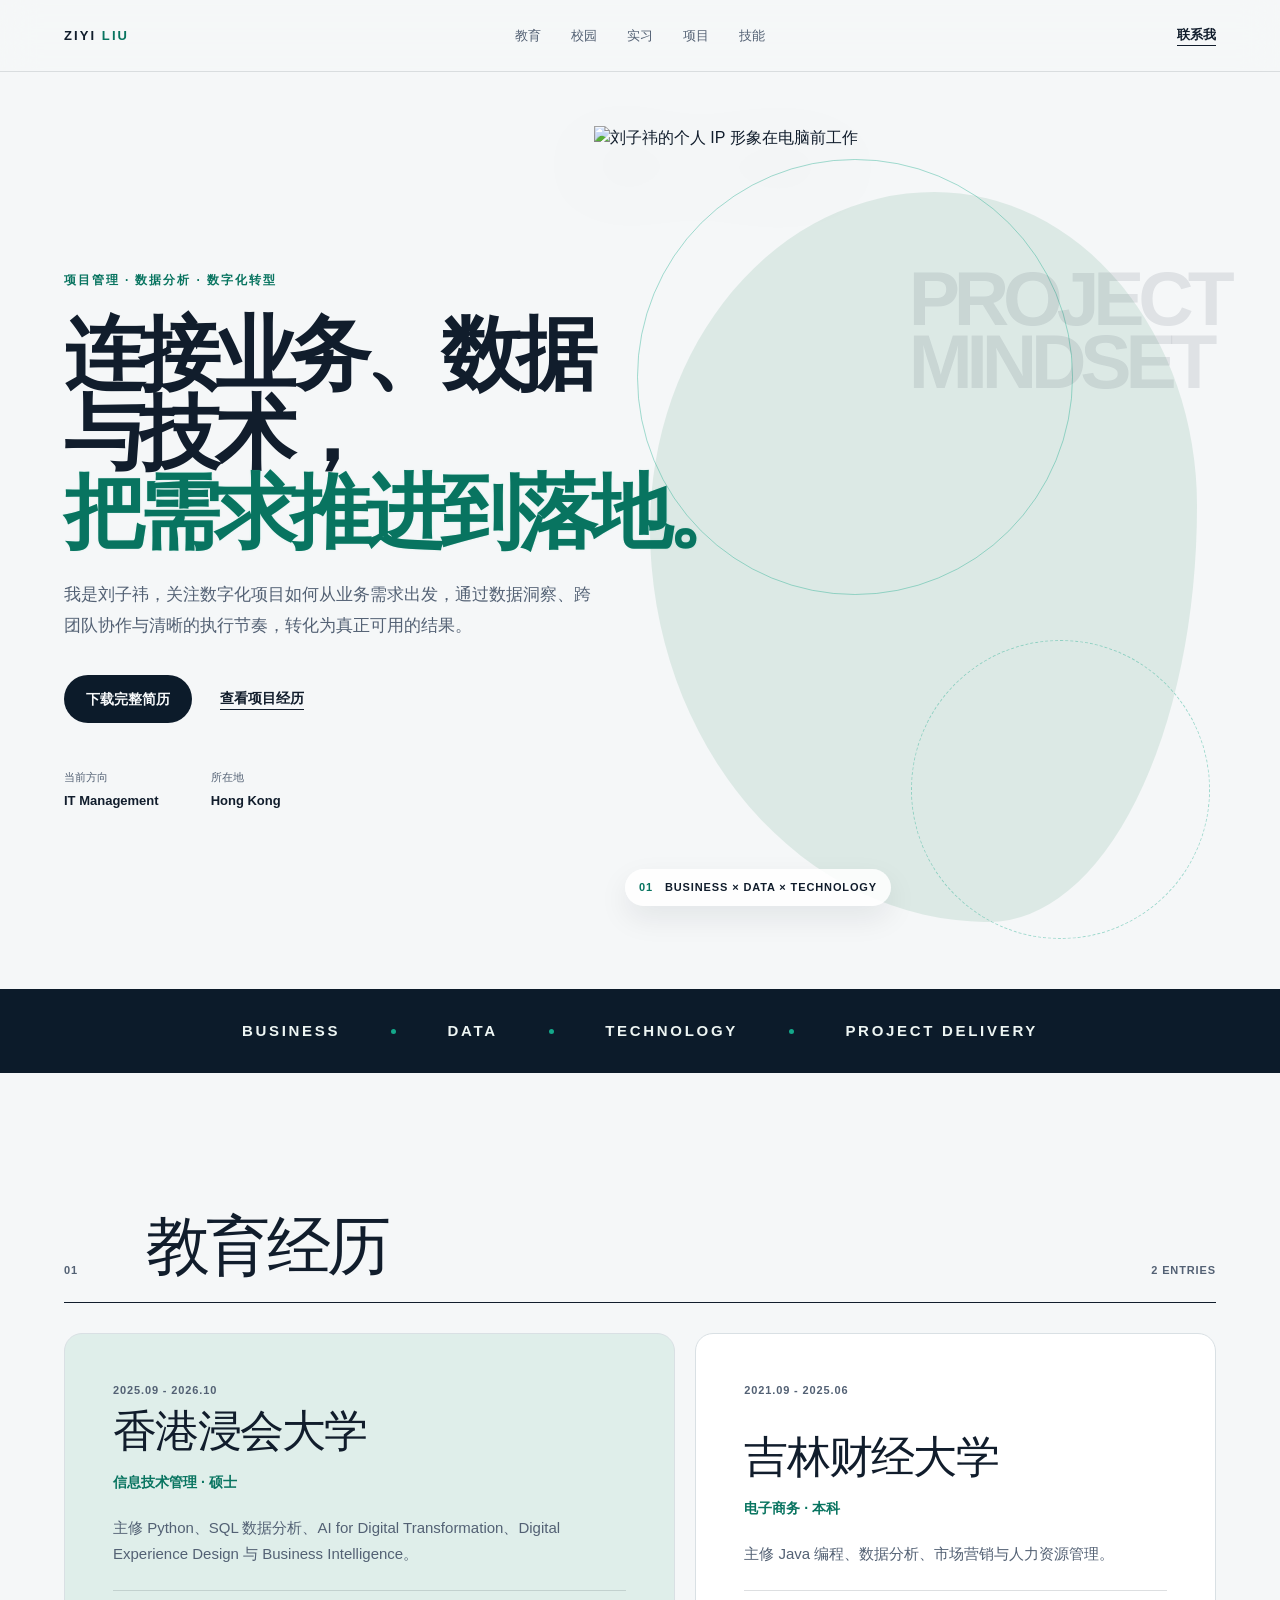
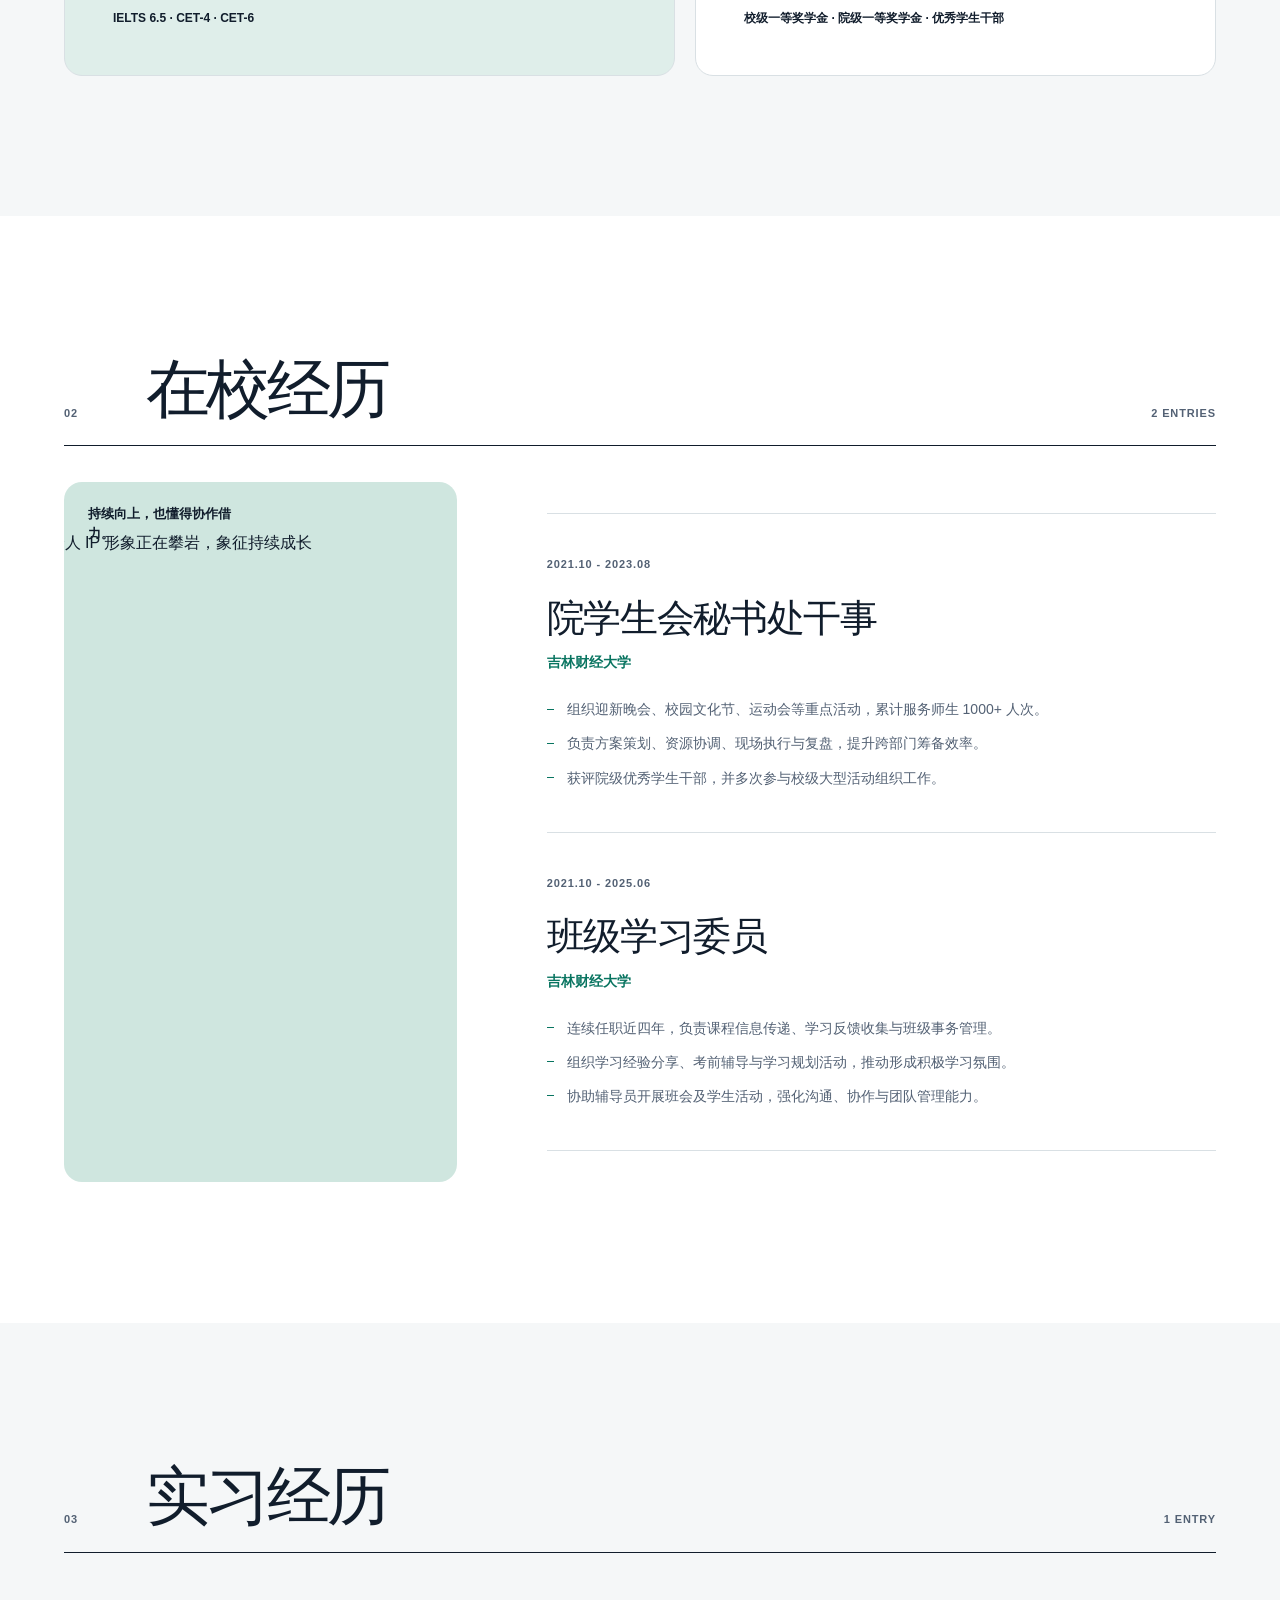
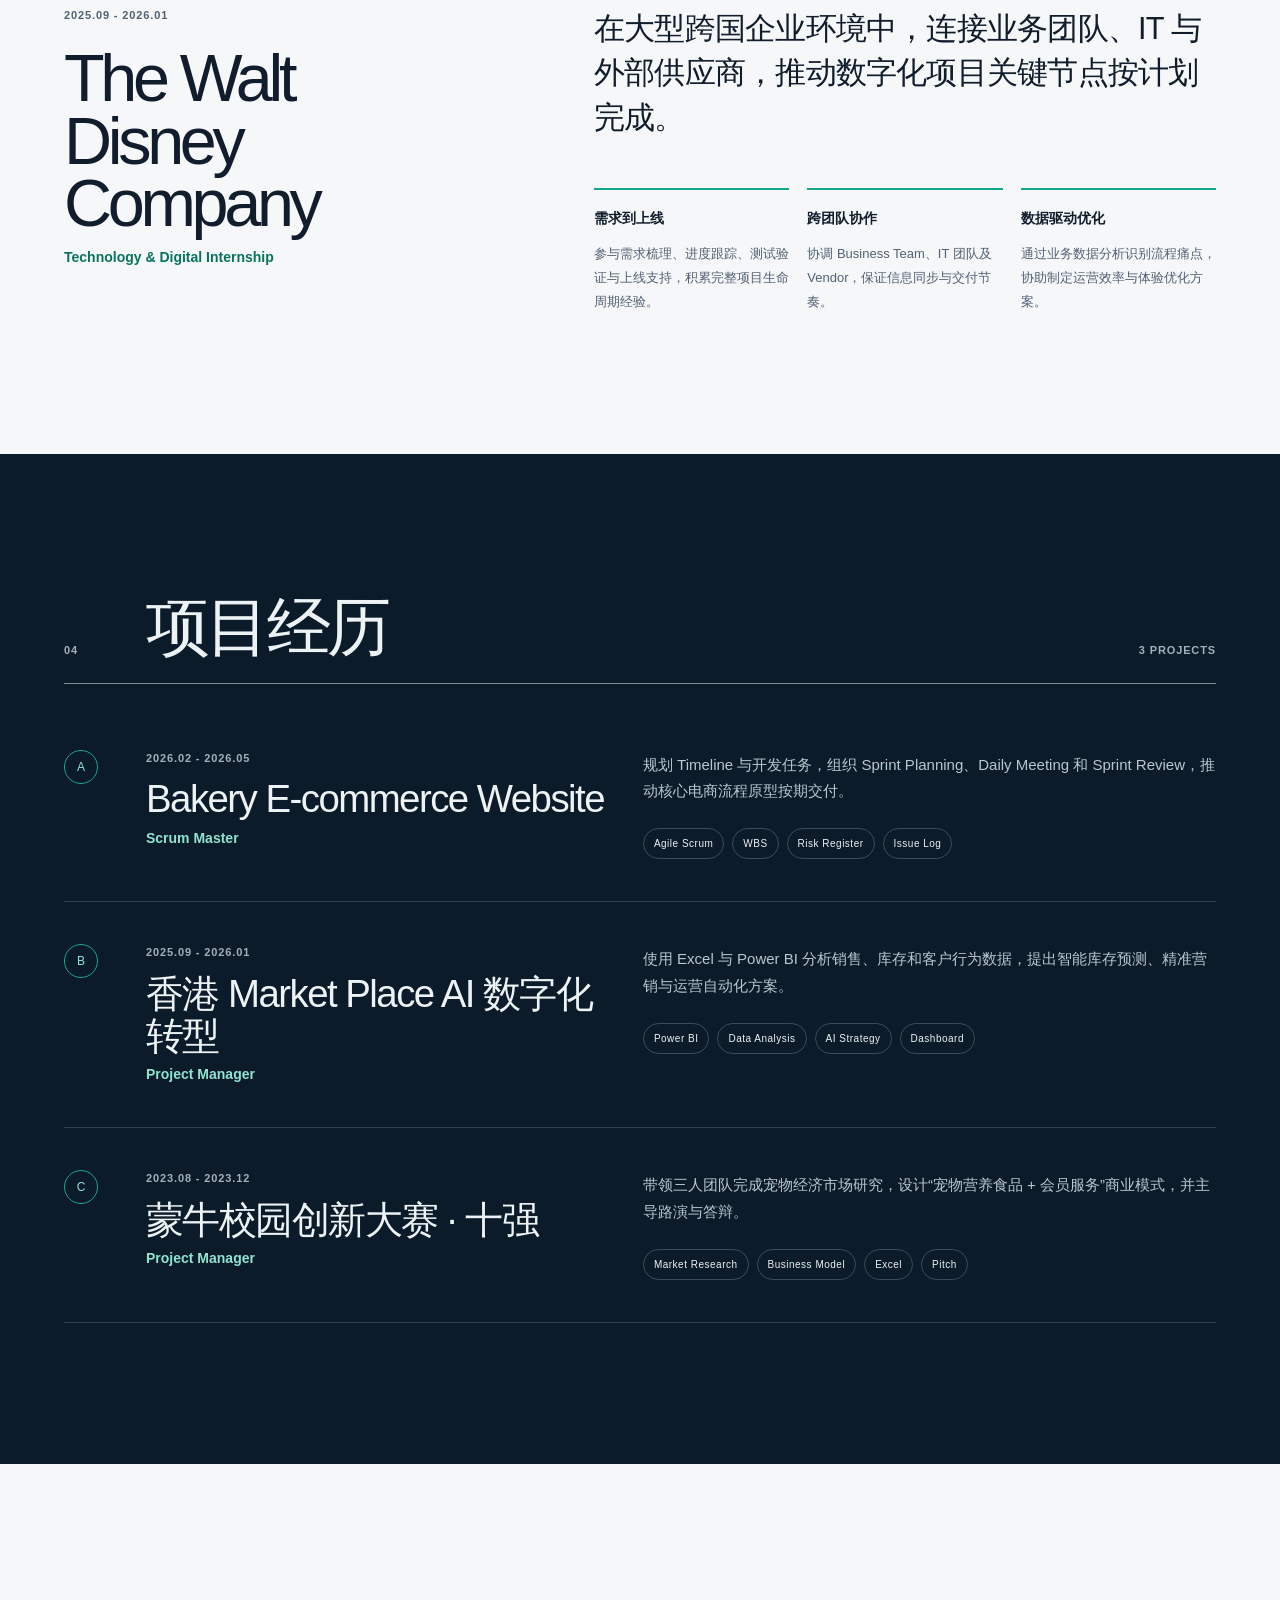
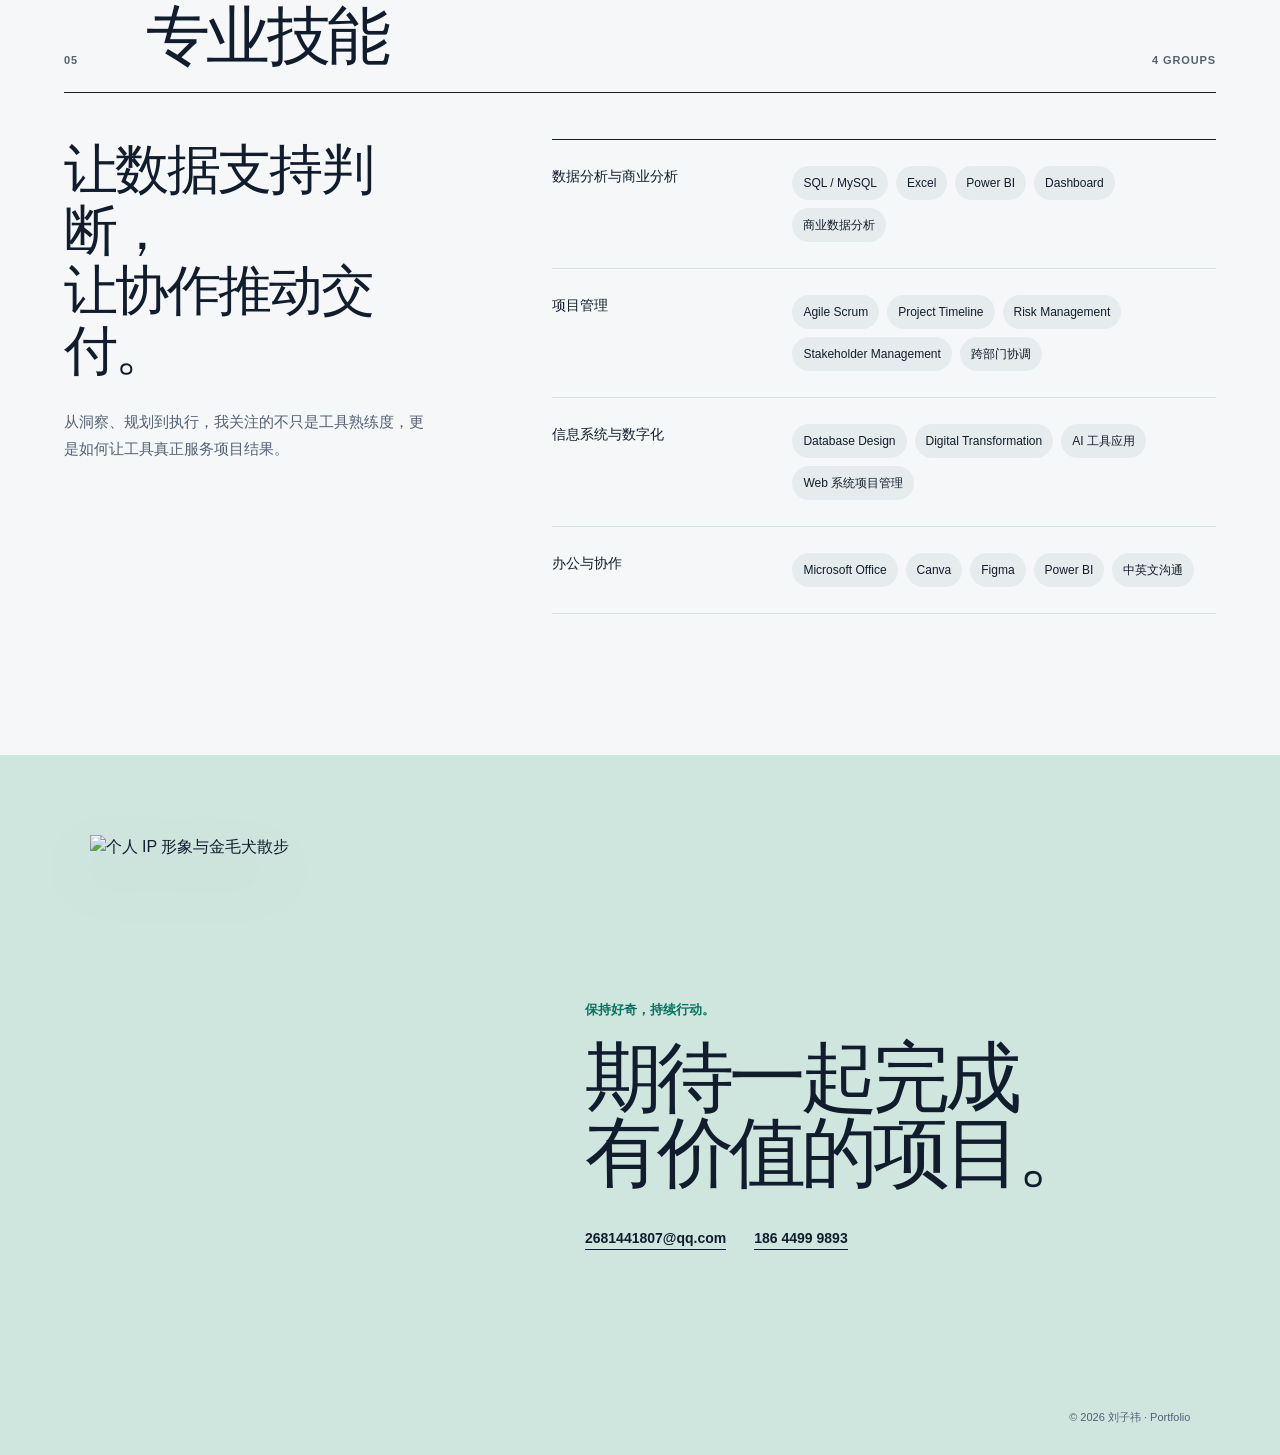
==== index.html @ 4f9a44cc "Publish portfolio website" ====
<!doctype html>
<html lang="zh-CN"><head><meta charset="utf-8"><meta name="viewport" content="width=device-width, initial-scale=1"><link rel="preload" as="image" fetchpriority="high" imagesrcset="/_next/image?url=%2Fip-working.png&amp;w=1200&amp;q=75 1x, /_next/image?url=%2Fip-working.png&amp;w=3840&amp;q=75 2x"><link rel="stylesheet" href="./style.css" data-rsc-css-href="./style.css" data-precedence="vite-rsc/importer-resources"><title>刘子祎 | 数字化项目与商业分析</title><meta name="description" content="刘子祎的个人简历网站，聚焦数字化转型、项目管理、数据分析与跨团队协作。">
</head><body><main><header class="site-header"><a class="wordmark" href="#top" aria-label="返回首页">ZIYI <span>LIU</span></a><nav aria-label="简历导航"><a href="#education">教育</a><a href="#campus">校园</a><a href="#internship">实习</a><a href="#projects">项目</a><a href="#skills">技能</a></nav><a class="contact-link" href="mailto:2681441807@qq.com">联系我</a></header><section class="hero" id="top"><div class="hero-copy"><p class="intro-line">项目管理 · 数据分析 · 数字化转型</p><h1>连接业务、数据与技术，<span class="echo-headline" style="--echo-x: 0.03px; --echo-y: -0.01px;"><span aria-hidden="true" class="echo-headline__layer" style="--echo-depth:5;--echo-alpha:0.060">把需求推进到落地。</span><span aria-hidden="true" class="echo-headline__layer" style="--echo-depth:4;--echo-alpha:0.074">把需求推进到落地。</span><span aria-hidden="true" class="echo-headline__layer" style="--echo-depth:3;--echo-alpha:0.097">把需求推进到落地。</span><span aria-hidden="true" class="echo-headline__layer" style="--echo-depth:2;--echo-alpha:0.139">把需求推进到落地。</span><span aria-hidden="true" class="echo-headline__layer" style="--echo-depth:1;--echo-alpha:0.246">把需求推进到落地。</span><span class="echo-headline__front">把需求推进到落地。</span></span></h1><p class="hero-summary">我是刘子祎，关注数字化项目如何从业务需求出发，通过数据洞察、跨团队协作与清晰的执行节奏，转化为真正可用的结果。</p><div class="hero-actions"><a class="primary-button" href="./liu-ziyi-resume.pdf" download="">下载完整简历</a><a class="text-button" href="#projects">查看项目经历</a></div><dl class="hero-facts"><div><dt>当前方向</dt><dd>IT Management</dd></div><div><dt>所在地</dt><dd>Hong Kong</dd></div></dl></div><div class="hero-visual"><span class="visual-orbit orbit-one"></span><span class="visual-orbit orbit-two"></span><img src="./ip-working.png" alt="刘子祎的个人 IP 形象在电脑前工作" width="1086" height="1448" loading="eager" fetchpriority="high" decoding="async" srcset="/_next/image?url=%2Fip-working.png&amp;w=1200&amp;q=75 1x, /_next/image?url=%2Fip-working.png&amp;w=3840&amp;q=75 2x" data-nimg="1"><p class="visual-caption"><span>01</span> BUSINESS × DATA × TECHNOLOGY</p></div></section><div class="signal-strip" aria-label="核心能力"><span>BUSINESS</span><i></i><span>DATA</span><i></i><span>TECHNOLOGY</span><i></i><span>PROJECT DELIVERY</span></div><section class="resume-section" id="education"><div class="section-title"><span class="section-number">01</span><h2>教育经历</h2><span class="section-count">2 ENTRIES</span></div><div class="education-grid"><article class="education-card"><p class="period">2025.09 - 2026.10</p><h3>香港浸会大学</h3><p class="role-line">信息技术管理 · 硕士</p><p class="body-copy">主修 Python、SQL 数据分析、AI for Digital Transformation、Digital Experience Design 与 Business Intelligence。</p><p class="note-line">IELTS 6.5 · CET-4 · CET-6</p></article><article class="education-card"><p class="period">2021.09 - 2025.06</p><h3>吉林财经大学</h3><p class="role-line">电子商务 · 本科</p><p class="body-copy">主修 Java 编程、数据分析、市场营销与人力资源管理。</p><p class="note-line">校级一等奖学金 · 院级一等奖学金 · 优秀学生干部</p></article></div></section><section class="resume-section campus-section" id="campus"><div class="section-title"><span class="section-number">02</span><h2>在校经历</h2><span class="section-count">2 ENTRIES</span></div><div class="campus-layout"><div class="campus-image"><img src="./ip-climbing.png" alt="个人 IP 形象正在攀岩，象征持续成长" width="1086" height="1448" loading="lazy" decoding="async" srcset="/_next/image?url=%2Fip-climbing.png&amp;w=1200&amp;q=75 1x, /_next/image?url=%2Fip-climbing.png&amp;w=3840&amp;q=75 2x" data-nimg="1"><p>持续向上，也懂得协作借力。</p></div><div class="campus-list"><article class="timeline-item"><p class="period">2021.10 - 2023.08</p><h3>院学生会秘书处干事</h3><p class="role-line">吉林财经大学</p><ul><li>组织迎新晚会、校园文化节、运动会等重点活动，累计服务师生 1000+ 人次。</li><li>负责方案策划、资源协调、现场执行与复盘，提升跨部门筹备效率。</li><li>获评院级优秀学生干部，并多次参与校级大型活动组织工作。</li></ul></article><article class="timeline-item"><p class="period">2021.10 - 2025.06</p><h3>班级学习委员</h3><p class="role-line">吉林财经大学</p><ul><li>连续任职近四年，负责课程信息传递、学习反馈收集与班级事务管理。</li><li>组织学习经验分享、考前辅导与学习规划活动，推动形成积极学习氛围。</li><li>协助辅导员开展班会及学生活动，强化沟通、协作与团队管理能力。</li></ul></article></div></div></section><section class="resume-section internship-section" id="internship"><div class="section-title"><span class="section-number">03</span><h2>实习经历</h2><span class="section-count">1 ENTRY</span></div><article class="internship-feature"><div class="internship-heading"><p class="period">2025.09 - 2026.01</p><h3>The Walt Disney Company</h3><p class="role-line">Technology &amp; Digital Internship</p></div><div class="internship-content"><p class="lead-copy">在大型跨国企业环境中，连接业务团队、IT 与外部供应商，推动数字化项目关键节点按计划完成。</p><div class="impact-grid"><p><strong>需求到上线</strong><span>参与需求梳理、进度跟踪、测试验证与上线支持，积累完整项目生命周期经验。</span></p><p><strong>跨团队协作</strong><span>协调 Business Team、IT 团队及 Vendor，保证信息同步与交付节奏。</span></p><p><strong>数据驱动优化</strong><span>通过业务数据分析识别流程痛点，协助制定运营效率与体验优化方案。</span></p></div></div></article></section><section class="resume-section project-section" id="projects"><div class="section-title"><span class="section-number">04</span><h2>项目经历</h2><span class="section-count">3 PROJECTS</span></div><div class="project-list"><article class="project-row"><span class="project-index">A</span><div class="project-main"><p class="period">2026.02 - 2026.05</p><h3>Bakery E-commerce Website</h3><p class="role-line">Scrum Master</p></div><div class="project-detail"><p>规划 Timeline 与开发任务，组织 Sprint Planning、Daily Meeting 和 Sprint Review，推动核心电商流程原型按期交付。</p><div class="tag-list"><span>Agile Scrum</span><span>WBS</span><span>Risk Register</span><span>Issue Log</span></div></div></article><article class="project-row"><span class="project-index">B</span><div class="project-main"><p class="period">2025.09 - 2026.01</p><h3>香港 Market Place AI 数字化转型</h3><p class="role-line">Project Manager</p></div><div class="project-detail"><p>使用 Excel 与 Power BI 分析销售、库存和客户行为数据，提出智能库存预测、精准营销与运营自动化方案。</p><div class="tag-list"><span>Power BI</span><span>Data Analysis</span><span>AI Strategy</span><span>Dashboard</span></div></div></article><article class="project-row"><span class="project-index">C</span><div class="project-main"><p class="period">2023.08 - 2023.12</p><h3>蒙牛校园创新大赛 · 十强</h3><p class="role-line">Project Manager</p></div><div class="project-detail"><p>带领三人团队完成宠物经济市场研究，设计“宠物营养食品 + 会员服务”商业模式，并主导路演与答辩。</p><div class="tag-list"><span>Market Research</span><span>Business Model</span><span>Excel</span><span>Pitch</span></div></div></article></div></section><section class="resume-section skill-section" id="skills"><div class="section-title"><span class="section-number">05</span><h2>专业技能</h2><span class="section-count">4 GROUPS</span></div><div class="skills-layout"><div class="skills-intro"><h3>让数据支持判断，<br>让协作推动交付。</h3><p>从洞察、规划到执行，我关注的不只是工具熟练度，更是如何让工具真正服务项目结果。</p></div><div class="skill-groups"><article><h4>数据分析与商业分析</h4><div><span>SQL / MySQL</span><span>Excel</span><span>Power BI</span><span>Dashboard</span><span>商业数据分析</span></div></article><article><h4>项目管理</h4><div><span>Agile Scrum</span><span>Project Timeline</span><span>Risk Management</span><span>Stakeholder Management</span><span>跨部门协调</span></div></article><article><h4>信息系统与数字化</h4><div><span>Database Design</span><span>Digital Transformation</span><span>AI 工具应用</span><span>Web 系统项目管理</span></div></article><article><h4>办公与协作</h4><div><span>Microsoft Office</span><span>Canva</span><span>Figma</span><span>Power BI</span><span>中英文沟通</span></div></article></div></div></section><footer><div class="footer-figure"><img src="./ip-walking.png" alt="个人 IP 形象与金毛犬散步" width="1086" height="1448" loading="lazy" decoding="async" srcset="/_next/image?url=%2Fip-walking.png&amp;w=1200&amp;q=75 1x, /_next/image?url=%2Fip-walking.png&amp;w=3840&amp;q=75 2x" data-nimg="1"></div><div class="footer-copy"><p>保持好奇，持续行动。</p><h2>期待一起完成<br>有价值的项目。</h2><div class="footer-links"><a href="mailto:2681441807@qq.com">2681441807@qq.com</a><a href="tel:18644999893">186 4499 9893</a></div></div><p class="copyright">© 2026 刘子祎 · Portfolio</p></footer></main></body><div id="codex-browser-sidebar-comments-root" style="position: fixed; inset: 0px; pointer-events: none; z-index: 2147483647;"></div></html>
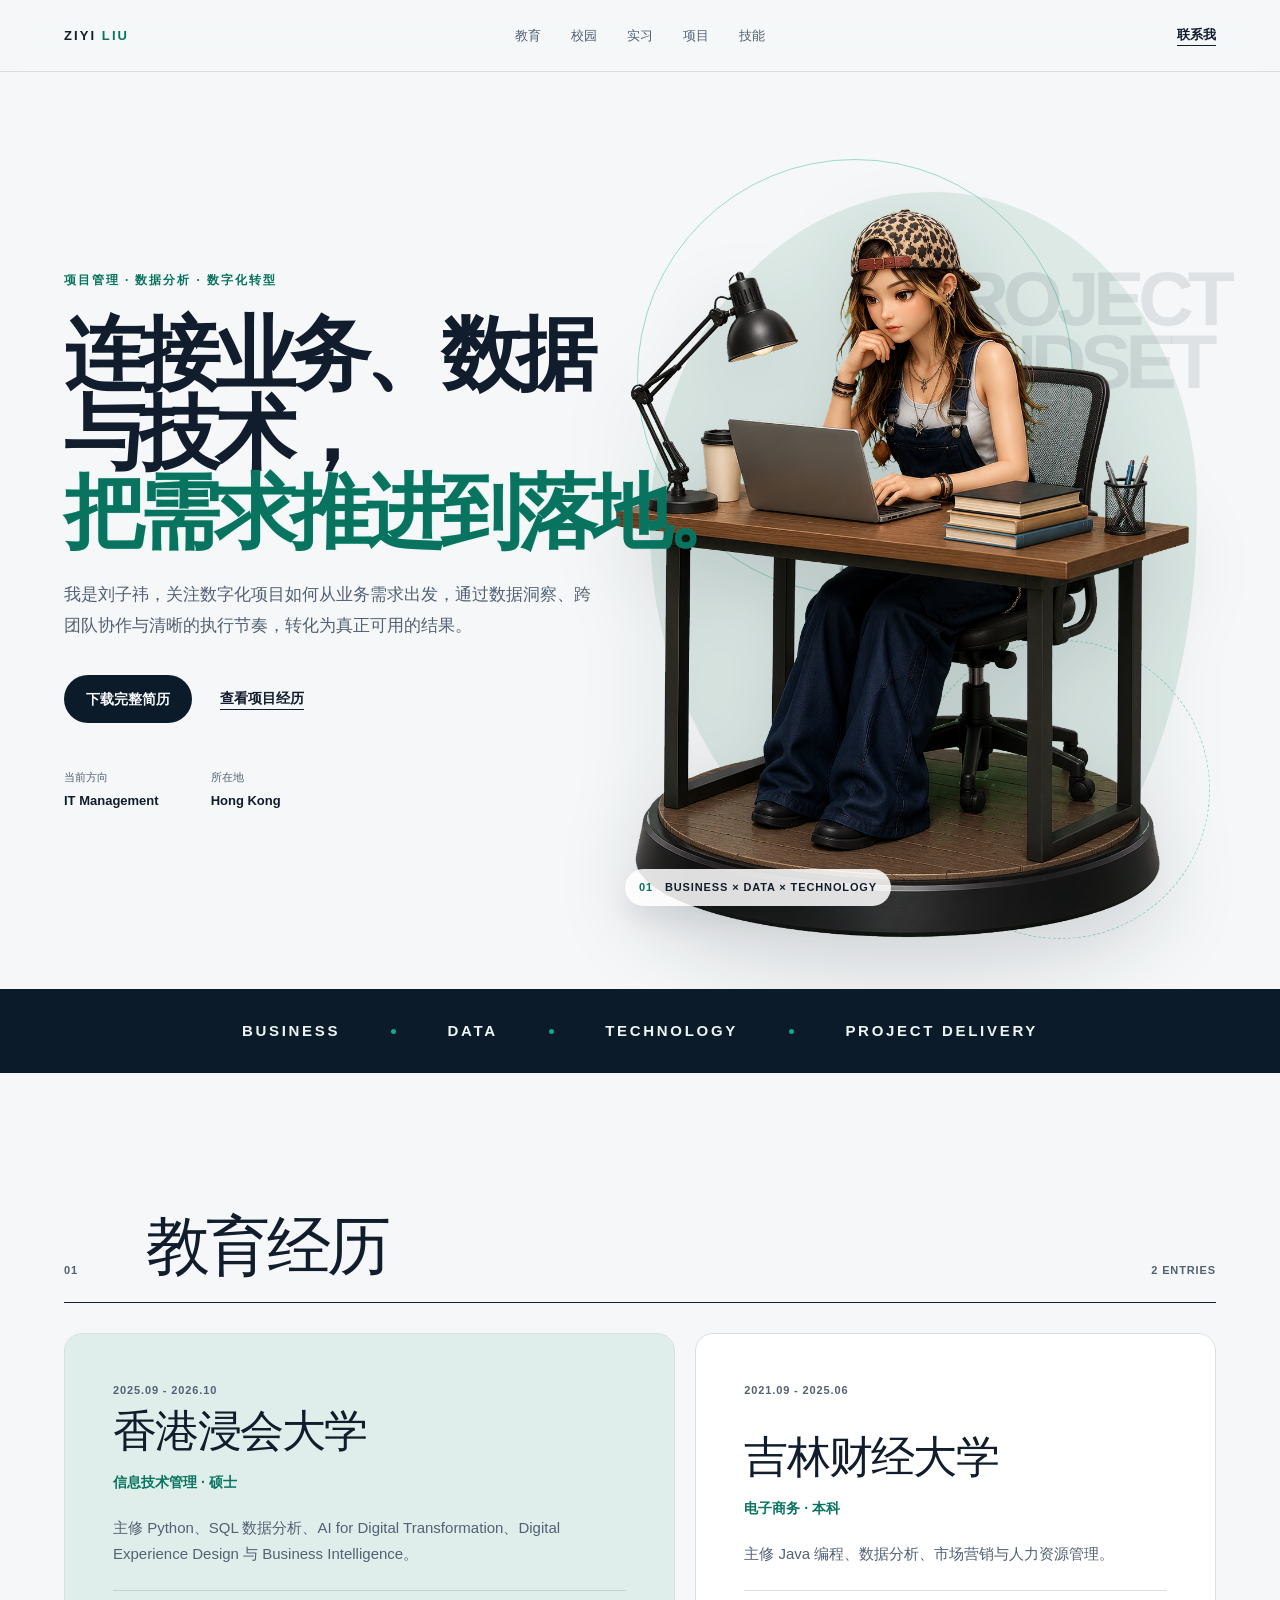
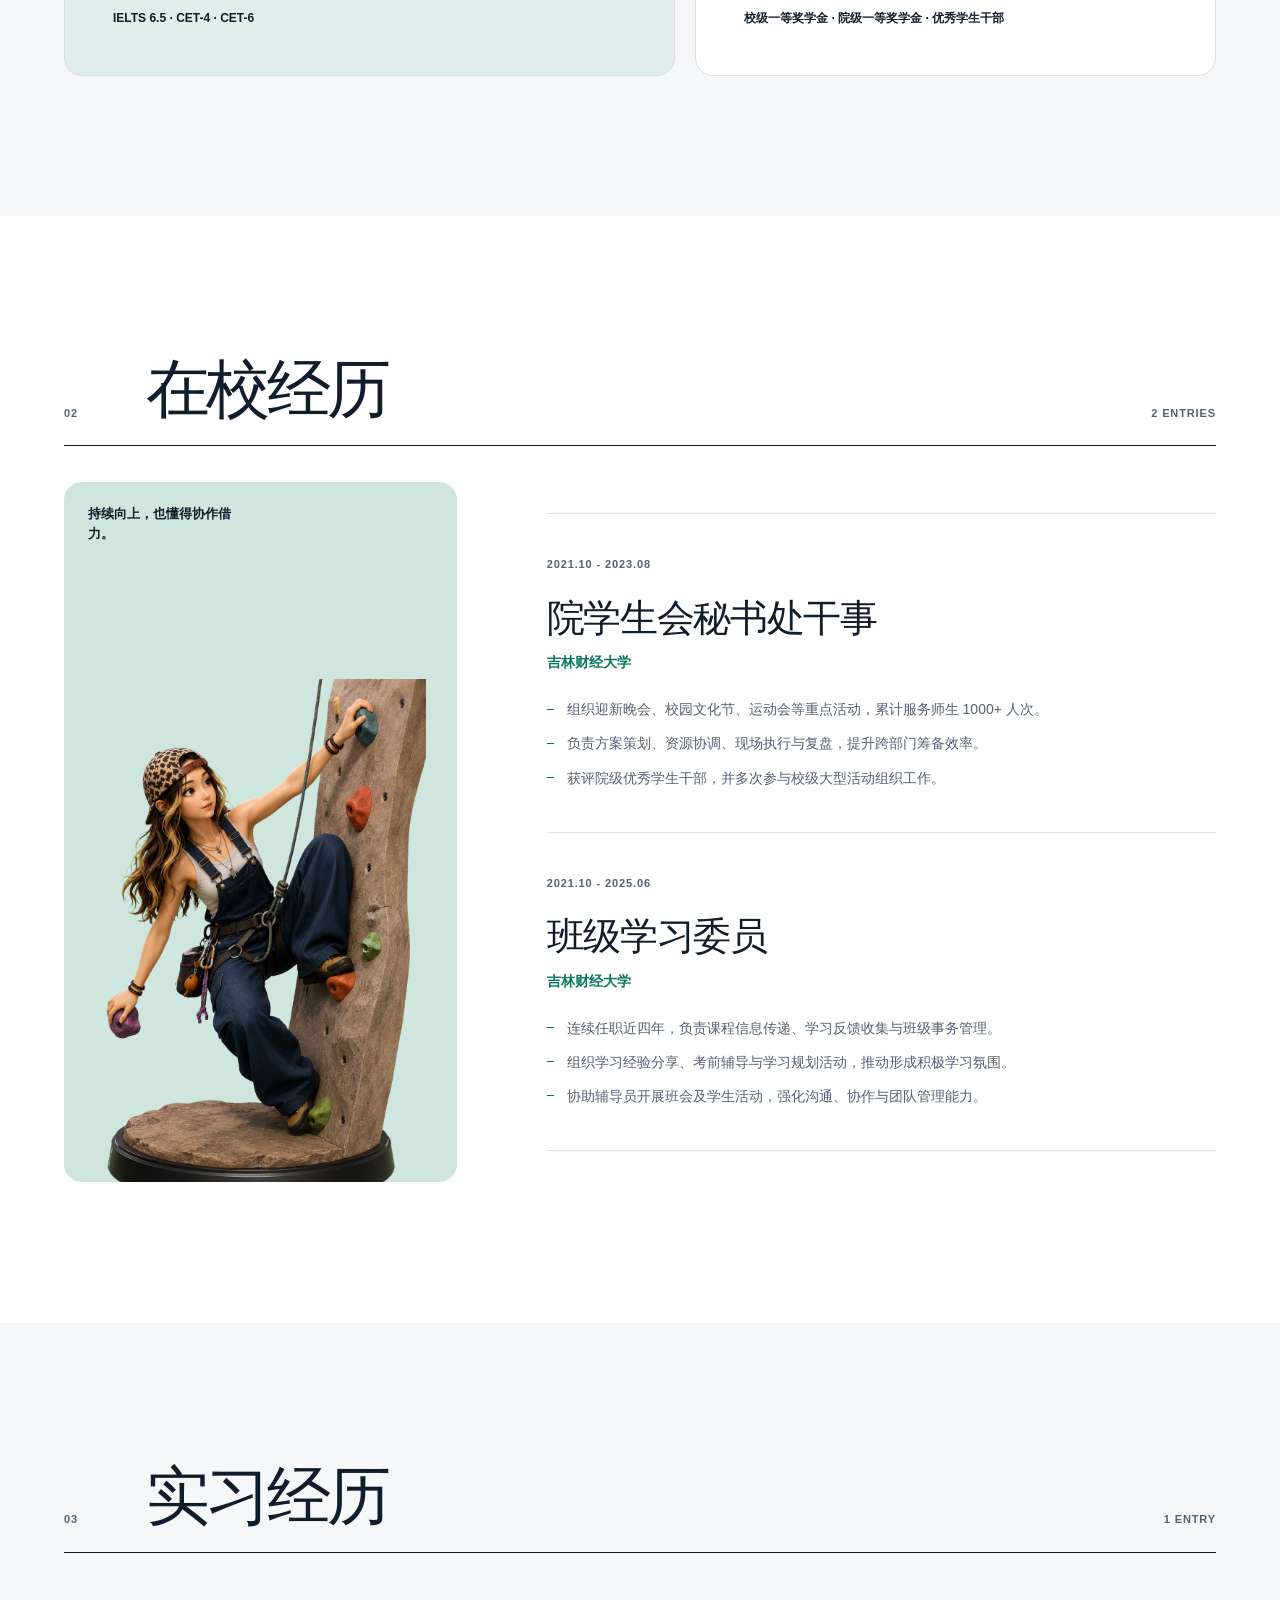
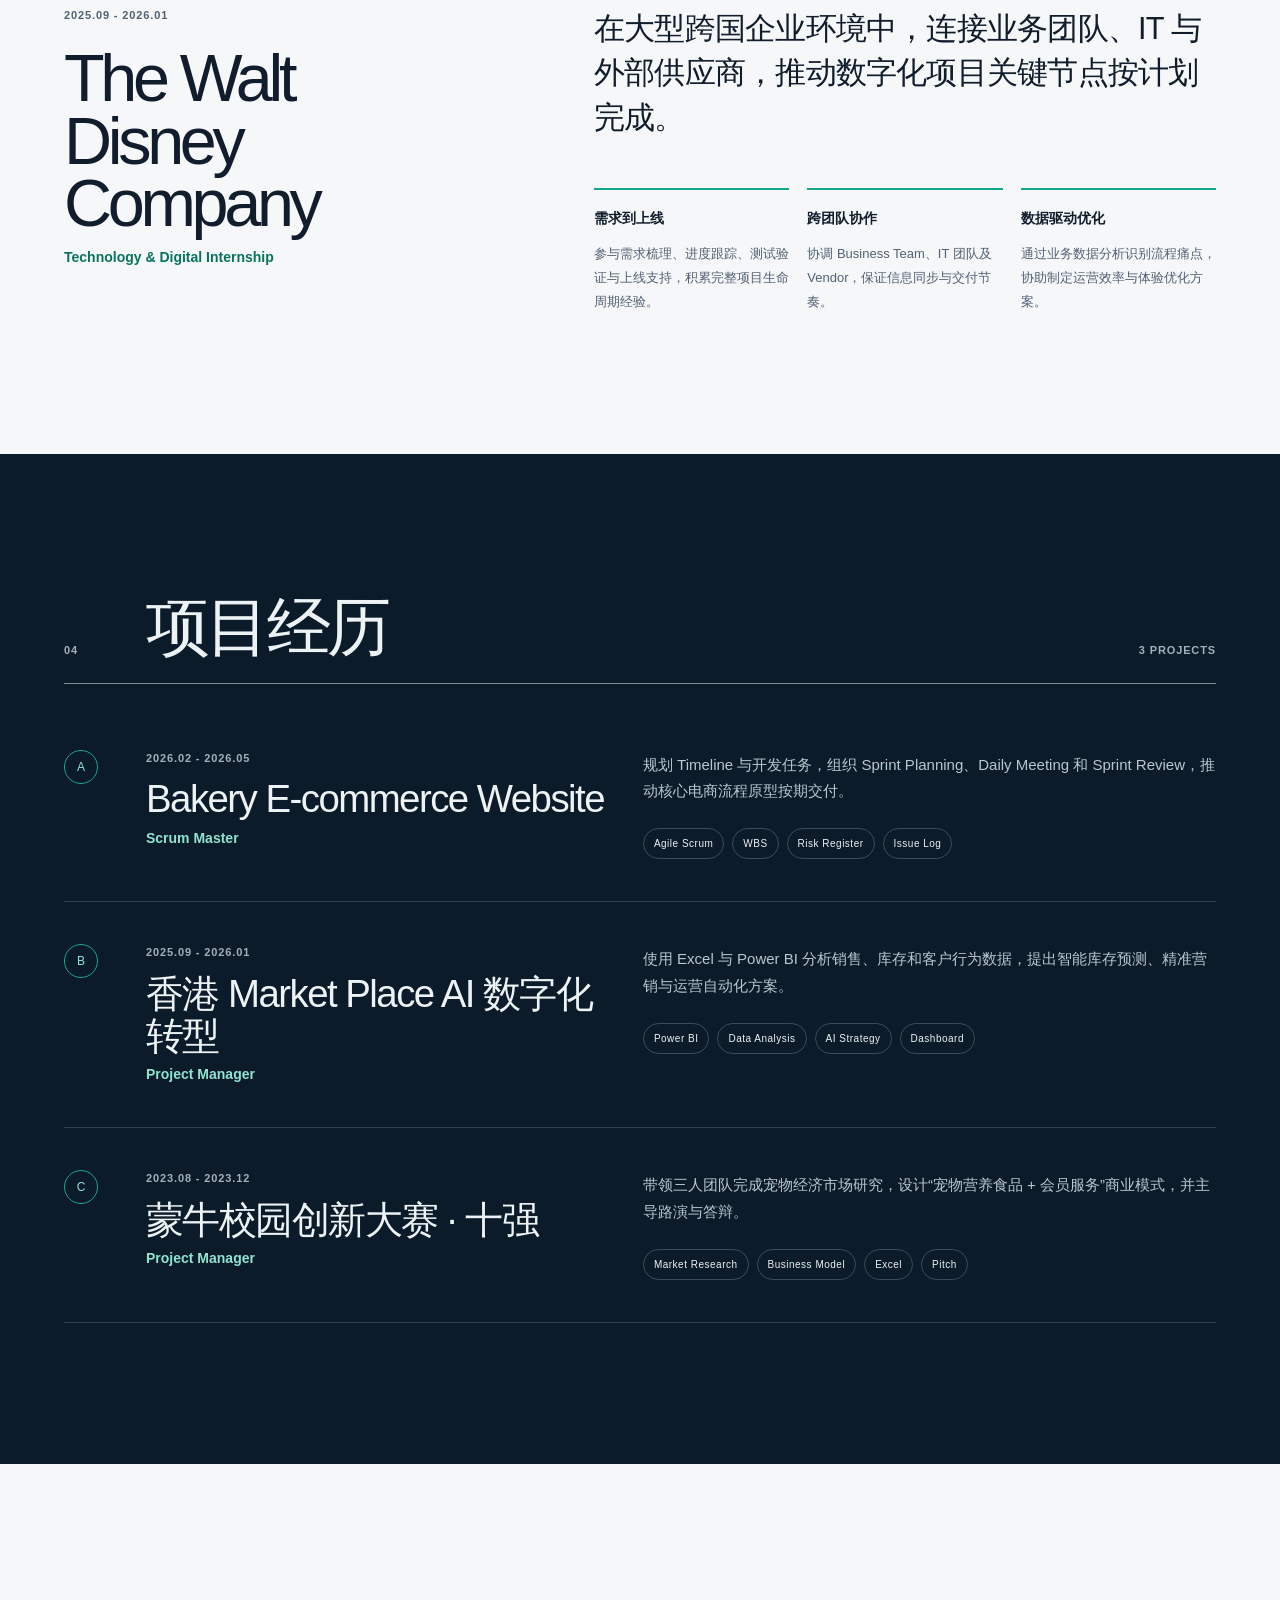
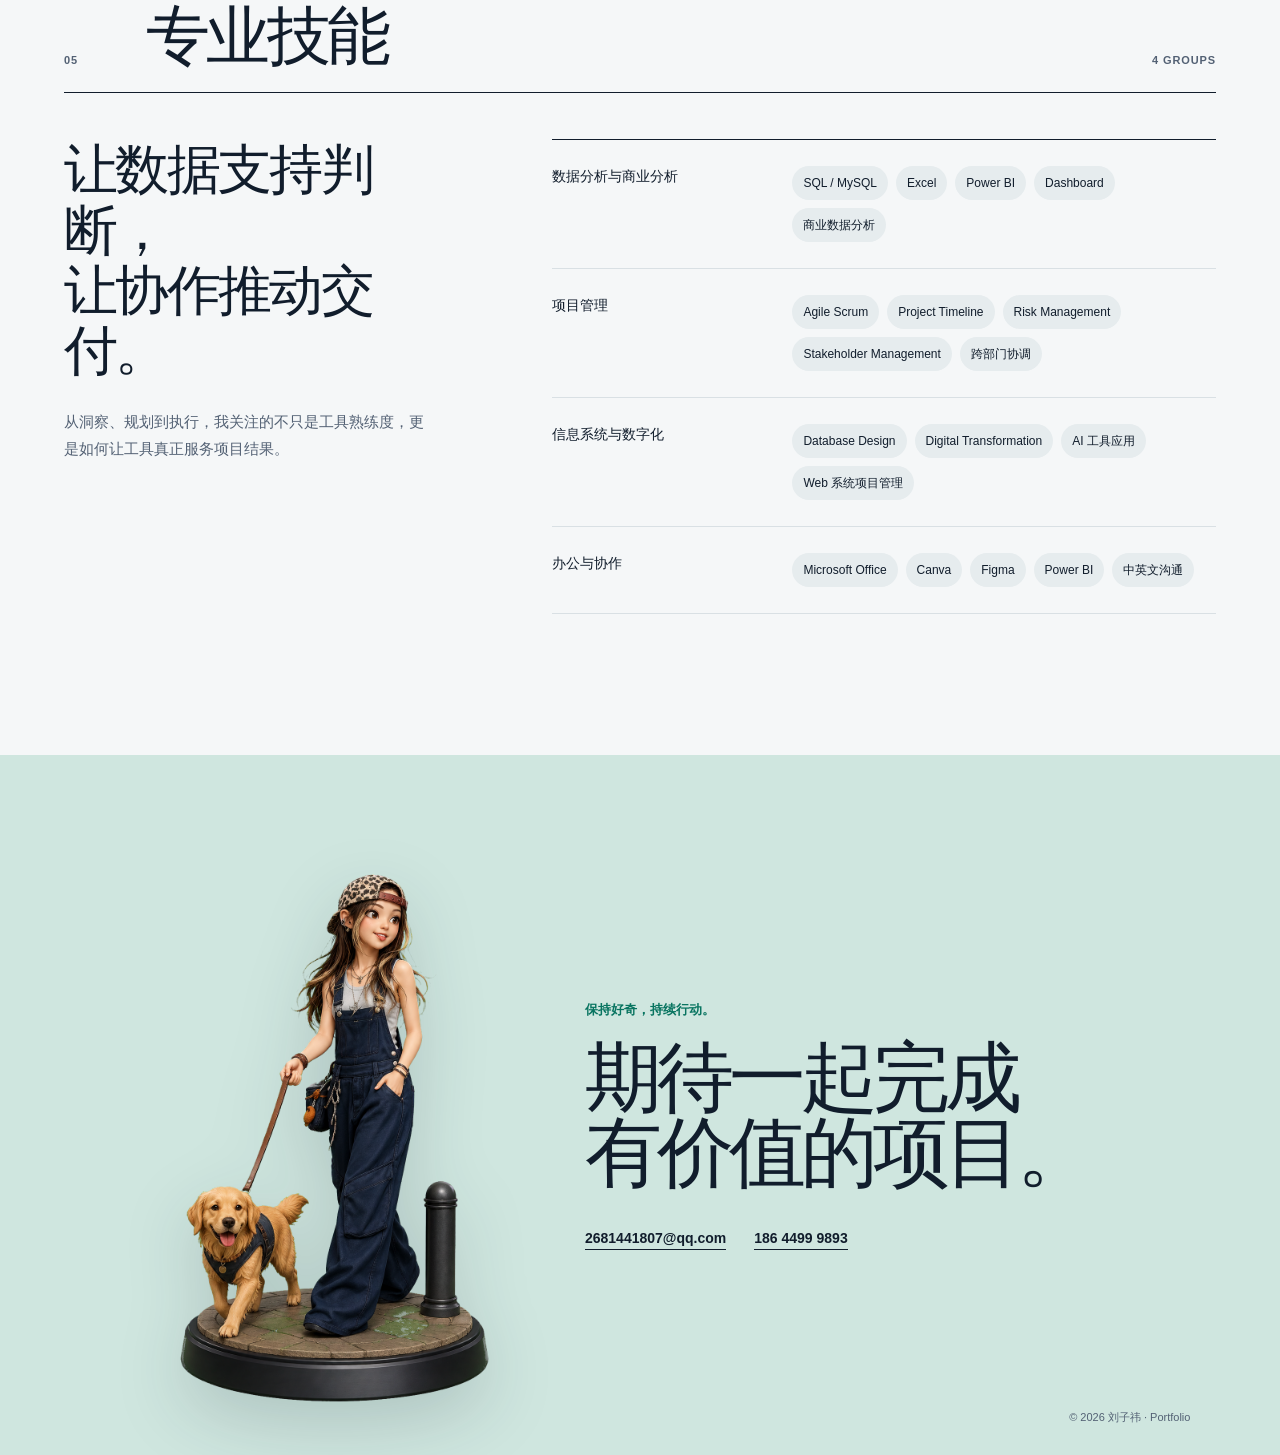
==== commit b1232346: "Fix GitHub Pages image paths" ====
--- a/index.html
+++ b/index.html
@@ -1,3 +1,3 @@
 <!doctype html>
-<html lang="zh-CN"><head><meta charset="utf-8"><meta name="viewport" content="width=device-width, initial-scale=1"><link rel="preload" as="image" fetchpriority="high" imagesrcset="/_next/image?url=%2Fip-working.png&amp;w=1200&amp;q=75 1x, /_next/image?url=%2Fip-working.png&amp;w=3840&amp;q=75 2x"><link rel="stylesheet" href="./style.css" data-rsc-css-href="./style.css" data-precedence="vite-rsc/importer-resources"><title>刘子祎 | 数字化项目与商业分析</title><meta name="description" content="刘子祎的个人简历网站，聚焦数字化转型、项目管理、数据分析与跨团队协作。">
-</head><body><main><header class="site-header"><a class="wordmark" href="#top" aria-label="返回首页">ZIYI <span>LIU</span></a><nav aria-label="简历导航"><a href="#education">教育</a><a href="#campus">校园</a><a href="#internship">实习</a><a href="#projects">项目</a><a href="#skills">技能</a></nav><a class="contact-link" href="mailto:2681441807@qq.com">联系我</a></header><section class="hero" id="top"><div class="hero-copy"><p class="intro-line">项目管理 · 数据分析 · 数字化转型</p><h1>连接业务、数据与技术，<span class="echo-headline" style="--echo-x: 0.03px; --echo-y: -0.01px;"><span aria-hidden="true" class="echo-headline__layer" style="--echo-depth:5;--echo-alpha:0.060">把需求推进到落地。</span><span aria-hidden="true" class="echo-headline__layer" style="--echo-depth:4;--echo-alpha:0.074">把需求推进到落地。</span><span aria-hidden="true" class="echo-headline__layer" style="--echo-depth:3;--echo-alpha:0.097">把需求推进到落地。</span><span aria-hidden="true" class="echo-headline__layer" style="--echo-depth:2;--echo-alpha:0.139">把需求推进到落地。</span><span aria-hidden="true" class="echo-headline__layer" style="--echo-depth:1;--echo-alpha:0.246">把需求推进到落地。</span><span class="echo-headline__front">把需求推进到落地。</span></span></h1><p class="hero-summary">我是刘子祎，关注数字化项目如何从业务需求出发，通过数据洞察、跨团队协作与清晰的执行节奏，转化为真正可用的结果。</p><div class="hero-actions"><a class="primary-button" href="./liu-ziyi-resume.pdf" download="">下载完整简历</a><a class="text-button" href="#projects">查看项目经历</a></div><dl class="hero-facts"><div><dt>当前方向</dt><dd>IT Management</dd></div><div><dt>所在地</dt><dd>Hong Kong</dd></div></dl></div><div class="hero-visual"><span class="visual-orbit orbit-one"></span><span class="visual-orbit orbit-two"></span><img src="./ip-working.png" alt="刘子祎的个人 IP 形象在电脑前工作" width="1086" height="1448" loading="eager" fetchpriority="high" decoding="async" srcset="/_next/image?url=%2Fip-working.png&amp;w=1200&amp;q=75 1x, /_next/image?url=%2Fip-working.png&amp;w=3840&amp;q=75 2x" data-nimg="1"><p class="visual-caption"><span>01</span> BUSINESS × DATA × TECHNOLOGY</p></div></section><div class="signal-strip" aria-label="核心能力"><span>BUSINESS</span><i></i><span>DATA</span><i></i><span>TECHNOLOGY</span><i></i><span>PROJECT DELIVERY</span></div><section class="resume-section" id="education"><div class="section-title"><span class="section-number">01</span><h2>教育经历</h2><span class="section-count">2 ENTRIES</span></div><div class="education-grid"><article class="education-card"><p class="period">2025.09 - 2026.10</p><h3>香港浸会大学</h3><p class="role-line">信息技术管理 · 硕士</p><p class="body-copy">主修 Python、SQL 数据分析、AI for Digital Transformation、Digital Experience Design 与 Business Intelligence。</p><p class="note-line">IELTS 6.5 · CET-4 · CET-6</p></article><article class="education-card"><p class="period">2021.09 - 2025.06</p><h3>吉林财经大学</h3><p class="role-line">电子商务 · 本科</p><p class="body-copy">主修 Java 编程、数据分析、市场营销与人力资源管理。</p><p class="note-line">校级一等奖学金 · 院级一等奖学金 · 优秀学生干部</p></article></div></section><section class="resume-section campus-section" id="campus"><div class="section-title"><span class="section-number">02</span><h2>在校经历</h2><span class="section-count">2 ENTRIES</span></div><div class="campus-layout"><div class="campus-image"><img src="./ip-climbing.png" alt="个人 IP 形象正在攀岩，象征持续成长" width="1086" height="1448" loading="lazy" decoding="async" srcset="/_next/image?url=%2Fip-climbing.png&amp;w=1200&amp;q=75 1x, /_next/image?url=%2Fip-climbing.png&amp;w=3840&amp;q=75 2x" data-nimg="1"><p>持续向上，也懂得协作借力。</p></div><div class="campus-list"><article class="timeline-item"><p class="period">2021.10 - 2023.08</p><h3>院学生会秘书处干事</h3><p class="role-line">吉林财经大学</p><ul><li>组织迎新晚会、校园文化节、运动会等重点活动，累计服务师生 1000+ 人次。</li><li>负责方案策划、资源协调、现场执行与复盘，提升跨部门筹备效率。</li><li>获评院级优秀学生干部，并多次参与校级大型活动组织工作。</li></ul></article><article class="timeline-item"><p class="period">2021.10 - 2025.06</p><h3>班级学习委员</h3><p class="role-line">吉林财经大学</p><ul><li>连续任职近四年，负责课程信息传递、学习反馈收集与班级事务管理。</li><li>组织学习经验分享、考前辅导与学习规划活动，推动形成积极学习氛围。</li><li>协助辅导员开展班会及学生活动，强化沟通、协作与团队管理能力。</li></ul></article></div></div></section><section class="resume-section internship-section" id="internship"><div class="section-title"><span class="section-number">03</span><h2>实习经历</h2><span class="section-count">1 ENTRY</span></div><article class="internship-feature"><div class="internship-heading"><p class="period">2025.09 - 2026.01</p><h3>The Walt Disney Company</h3><p class="role-line">Technology &amp; Digital Internship</p></div><div class="internship-content"><p class="lead-copy">在大型跨国企业环境中，连接业务团队、IT 与外部供应商，推动数字化项目关键节点按计划完成。</p><div class="impact-grid"><p><strong>需求到上线</strong><span>参与需求梳理、进度跟踪、测试验证与上线支持，积累完整项目生命周期经验。</span></p><p><strong>跨团队协作</strong><span>协调 Business Team、IT 团队及 Vendor，保证信息同步与交付节奏。</span></p><p><strong>数据驱动优化</strong><span>通过业务数据分析识别流程痛点，协助制定运营效率与体验优化方案。</span></p></div></div></article></section><section class="resume-section project-section" id="projects"><div class="section-title"><span class="section-number">04</span><h2>项目经历</h2><span class="section-count">3 PROJECTS</span></div><div class="project-list"><article class="project-row"><span class="project-index">A</span><div class="project-main"><p class="period">2026.02 - 2026.05</p><h3>Bakery E-commerce Website</h3><p class="role-line">Scrum Master</p></div><div class="project-detail"><p>规划 Timeline 与开发任务，组织 Sprint Planning、Daily Meeting 和 Sprint Review，推动核心电商流程原型按期交付。</p><div class="tag-list"><span>Agile Scrum</span><span>WBS</span><span>Risk Register</span><span>Issue Log</span></div></div></article><article class="project-row"><span class="project-index">B</span><div class="project-main"><p class="period">2025.09 - 2026.01</p><h3>香港 Market Place AI 数字化转型</h3><p class="role-line">Project Manager</p></div><div class="project-detail"><p>使用 Excel 与 Power BI 分析销售、库存和客户行为数据，提出智能库存预测、精准营销与运营自动化方案。</p><div class="tag-list"><span>Power BI</span><span>Data Analysis</span><span>AI Strategy</span><span>Dashboard</span></div></div></article><article class="project-row"><span class="project-index">C</span><div class="project-main"><p class="period">2023.08 - 2023.12</p><h3>蒙牛校园创新大赛 · 十强</h3><p class="role-line">Project Manager</p></div><div class="project-detail"><p>带领三人团队完成宠物经济市场研究，设计“宠物营养食品 + 会员服务”商业模式，并主导路演与答辩。</p><div class="tag-list"><span>Market Research</span><span>Business Model</span><span>Excel</span><span>Pitch</span></div></div></article></div></section><section class="resume-section skill-section" id="skills"><div class="section-title"><span class="section-number">05</span><h2>专业技能</h2><span class="section-count">4 GROUPS</span></div><div class="skills-layout"><div class="skills-intro"><h3>让数据支持判断，<br>让协作推动交付。</h3><p>从洞察、规划到执行，我关注的不只是工具熟练度，更是如何让工具真正服务项目结果。</p></div><div class="skill-groups"><article><h4>数据分析与商业分析</h4><div><span>SQL / MySQL</span><span>Excel</span><span>Power BI</span><span>Dashboard</span><span>商业数据分析</span></div></article><article><h4>项目管理</h4><div><span>Agile Scrum</span><span>Project Timeline</span><span>Risk Management</span><span>Stakeholder Management</span><span>跨部门协调</span></div></article><article><h4>信息系统与数字化</h4><div><span>Database Design</span><span>Digital Transformation</span><span>AI 工具应用</span><span>Web 系统项目管理</span></div></article><article><h4>办公与协作</h4><div><span>Microsoft Office</span><span>Canva</span><span>Figma</span><span>Power BI</span><span>中英文沟通</span></div></article></div></div></section><footer><div class="footer-figure"><img src="./ip-walking.png" alt="个人 IP 形象与金毛犬散步" width="1086" height="1448" loading="lazy" decoding="async" srcset="/_next/image?url=%2Fip-walking.png&amp;w=1200&amp;q=75 1x, /_next/image?url=%2Fip-walking.png&amp;w=3840&amp;q=75 2x" data-nimg="1"></div><div class="footer-copy"><p>保持好奇，持续行动。</p><h2>期待一起完成<br>有价值的项目。</h2><div class="footer-links"><a href="mailto:2681441807@qq.com">2681441807@qq.com</a><a href="tel:18644999893">186 4499 9893</a></div></div><p class="copyright">© 2026 刘子祎 · Portfolio</p></footer></main></body><div id="codex-browser-sidebar-comments-root" style="position: fixed; inset: 0px; pointer-events: none; z-index: 2147483647;"></div></html>+<html lang="zh-CN"><head><meta charset="utf-8"><meta name="viewport" content="width=device-width, initial-scale=1"><link rel="stylesheet" href="./style.css" data-rsc-css-href="./style.css" data-precedence="vite-rsc/importer-resources"><title>刘子祎 | 数字化项目与商业分析</title><meta name="description" content="刘子祎的个人简历网站，聚焦数字化转型、项目管理、数据分析与跨团队协作。">
+</head><body><main><header class="site-header"><a class="wordmark" href="#top" aria-label="返回首页">ZIYI <span>LIU</span></a><nav aria-label="简历导航"><a href="#education">教育</a><a href="#campus">校园</a><a href="#internship">实习</a><a href="#projects">项目</a><a href="#skills">技能</a></nav><a class="contact-link" href="mailto:2681441807@qq.com">联系我</a></header><section class="hero" id="top"><div class="hero-copy"><p class="intro-line">项目管理 · 数据分析 · 数字化转型</p><h1>连接业务、数据与技术，<span class="echo-headline" style="--echo-x: 0.03px; --echo-y: -0.01px;"><span aria-hidden="true" class="echo-headline__layer" style="--echo-depth:5;--echo-alpha:0.060">把需求推进到落地。</span><span aria-hidden="true" class="echo-headline__layer" style="--echo-depth:4;--echo-alpha:0.074">把需求推进到落地。</span><span aria-hidden="true" class="echo-headline__layer" style="--echo-depth:3;--echo-alpha:0.097">把需求推进到落地。</span><span aria-hidden="true" class="echo-headline__layer" style="--echo-depth:2;--echo-alpha:0.139">把需求推进到落地。</span><span aria-hidden="true" class="echo-headline__layer" style="--echo-depth:1;--echo-alpha:0.246">把需求推进到落地。</span><span class="echo-headline__front">把需求推进到落地。</span></span></h1><p class="hero-summary">我是刘子祎，关注数字化项目如何从业务需求出发，通过数据洞察、跨团队协作与清晰的执行节奏，转化为真正可用的结果。</p><div class="hero-actions"><a class="primary-button" href="./liu-ziyi-resume.pdf" download="">下载完整简历</a><a class="text-button" href="#projects">查看项目经历</a></div><dl class="hero-facts"><div><dt>当前方向</dt><dd>IT Management</dd></div><div><dt>所在地</dt><dd>Hong Kong</dd></div></dl></div><div class="hero-visual"><span class="visual-orbit orbit-one"></span><span class="visual-orbit orbit-two"></span><img src="./ip-working.png" alt="刘子祎的个人 IP 形象在电脑前工作" width="1086" height="1448" loading="eager" fetchpriority="high" decoding="async" data-nimg="1"><p class="visual-caption"><span>01</span> BUSINESS × DATA × TECHNOLOGY</p></div></section><div class="signal-strip" aria-label="核心能力"><span>BUSINESS</span><i></i><span>DATA</span><i></i><span>TECHNOLOGY</span><i></i><span>PROJECT DELIVERY</span></div><section class="resume-section" id="education"><div class="section-title"><span class="section-number">01</span><h2>教育经历</h2><span class="section-count">2 ENTRIES</span></div><div class="education-grid"><article class="education-card"><p class="period">2025.09 - 2026.10</p><h3>香港浸会大学</h3><p class="role-line">信息技术管理 · 硕士</p><p class="body-copy">主修 Python、SQL 数据分析、AI for Digital Transformation、Digital Experience Design 与 Business Intelligence。</p><p class="note-line">IELTS 6.5 · CET-4 · CET-6</p></article><article class="education-card"><p class="period">2021.09 - 2025.06</p><h3>吉林财经大学</h3><p class="role-line">电子商务 · 本科</p><p class="body-copy">主修 Java 编程、数据分析、市场营销与人力资源管理。</p><p class="note-line">校级一等奖学金 · 院级一等奖学金 · 优秀学生干部</p></article></div></section><section class="resume-section campus-section" id="campus"><div class="section-title"><span class="section-number">02</span><h2>在校经历</h2><span class="section-count">2 ENTRIES</span></div><div class="campus-layout"><div class="campus-image"><img src="./ip-climbing.png" alt="个人 IP 形象正在攀岩，象征持续成长" width="1086" height="1448" loading="lazy" decoding="async" data-nimg="1"><p>持续向上，也懂得协作借力。</p></div><div class="campus-list"><article class="timeline-item"><p class="period">2021.10 - 2023.08</p><h3>院学生会秘书处干事</h3><p class="role-line">吉林财经大学</p><ul><li>组织迎新晚会、校园文化节、运动会等重点活动，累计服务师生 1000+ 人次。</li><li>负责方案策划、资源协调、现场执行与复盘，提升跨部门筹备效率。</li><li>获评院级优秀学生干部，并多次参与校级大型活动组织工作。</li></ul></article><article class="timeline-item"><p class="period">2021.10 - 2025.06</p><h3>班级学习委员</h3><p class="role-line">吉林财经大学</p><ul><li>连续任职近四年，负责课程信息传递、学习反馈收集与班级事务管理。</li><li>组织学习经验分享、考前辅导与学习规划活动，推动形成积极学习氛围。</li><li>协助辅导员开展班会及学生活动，强化沟通、协作与团队管理能力。</li></ul></article></div></div></section><section class="resume-section internship-section" id="internship"><div class="section-title"><span class="section-number">03</span><h2>实习经历</h2><span class="section-count">1 ENTRY</span></div><article class="internship-feature"><div class="internship-heading"><p class="period">2025.09 - 2026.01</p><h3>The Walt Disney Company</h3><p class="role-line">Technology &amp; Digital Internship</p></div><div class="internship-content"><p class="lead-copy">在大型跨国企业环境中，连接业务团队、IT 与外部供应商，推动数字化项目关键节点按计划完成。</p><div class="impact-grid"><p><strong>需求到上线</strong><span>参与需求梳理、进度跟踪、测试验证与上线支持，积累完整项目生命周期经验。</span></p><p><strong>跨团队协作</strong><span>协调 Business Team、IT 团队及 Vendor，保证信息同步与交付节奏。</span></p><p><strong>数据驱动优化</strong><span>通过业务数据分析识别流程痛点，协助制定运营效率与体验优化方案。</span></p></div></div></article></section><section class="resume-section project-section" id="projects"><div class="section-title"><span class="section-number">04</span><h2>项目经历</h2><span class="section-count">3 PROJECTS</span></div><div class="project-list"><article class="project-row"><span class="project-index">A</span><div class="project-main"><p class="period">2026.02 - 2026.05</p><h3>Bakery E-commerce Website</h3><p class="role-line">Scrum Master</p></div><div class="project-detail"><p>规划 Timeline 与开发任务，组织 Sprint Planning、Daily Meeting 和 Sprint Review，推动核心电商流程原型按期交付。</p><div class="tag-list"><span>Agile Scrum</span><span>WBS</span><span>Risk Register</span><span>Issue Log</span></div></div></article><article class="project-row"><span class="project-index">B</span><div class="project-main"><p class="period">2025.09 - 2026.01</p><h3>香港 Market Place AI 数字化转型</h3><p class="role-line">Project Manager</p></div><div class="project-detail"><p>使用 Excel 与 Power BI 分析销售、库存和客户行为数据，提出智能库存预测、精准营销与运营自动化方案。</p><div class="tag-list"><span>Power BI</span><span>Data Analysis</span><span>AI Strategy</span><span>Dashboard</span></div></div></article><article class="project-row"><span class="project-index">C</span><div class="project-main"><p class="period">2023.08 - 2023.12</p><h3>蒙牛校园创新大赛 · 十强</h3><p class="role-line">Project Manager</p></div><div class="project-detail"><p>带领三人团队完成宠物经济市场研究，设计“宠物营养食品 + 会员服务”商业模式，并主导路演与答辩。</p><div class="tag-list"><span>Market Research</span><span>Business Model</span><span>Excel</span><span>Pitch</span></div></div></article></div></section><section class="resume-section skill-section" id="skills"><div class="section-title"><span class="section-number">05</span><h2>专业技能</h2><span class="section-count">4 GROUPS</span></div><div class="skills-layout"><div class="skills-intro"><h3>让数据支持判断，<br>让协作推动交付。</h3><p>从洞察、规划到执行，我关注的不只是工具熟练度，更是如何让工具真正服务项目结果。</p></div><div class="skill-groups"><article><h4>数据分析与商业分析</h4><div><span>SQL / MySQL</span><span>Excel</span><span>Power BI</span><span>Dashboard</span><span>商业数据分析</span></div></article><article><h4>项目管理</h4><div><span>Agile Scrum</span><span>Project Timeline</span><span>Risk Management</span><span>Stakeholder Management</span><span>跨部门协调</span></div></article><article><h4>信息系统与数字化</h4><div><span>Database Design</span><span>Digital Transformation</span><span>AI 工具应用</span><span>Web 系统项目管理</span></div></article><article><h4>办公与协作</h4><div><span>Microsoft Office</span><span>Canva</span><span>Figma</span><span>Power BI</span><span>中英文沟通</span></div></article></div></div></section><footer><div class="footer-figure"><img src="./ip-walking.png" alt="个人 IP 形象与金毛犬散步" width="1086" height="1448" loading="lazy" decoding="async" data-nimg="1"></div><div class="footer-copy"><p>保持好奇，持续行动。</p><h2>期待一起完成<br>有价值的项目。</h2><div class="footer-links"><a href="mailto:2681441807@qq.com">2681441807@qq.com</a><a href="tel:18644999893">186 4499 9893</a></div></div><p class="copyright">© 2026 刘子祎 · Portfolio</p></footer></main></body><div id="codex-browser-sidebar-comments-root" style="position: fixed; inset: 0px; pointer-events: none; z-index: 2147483647;"></div></html>
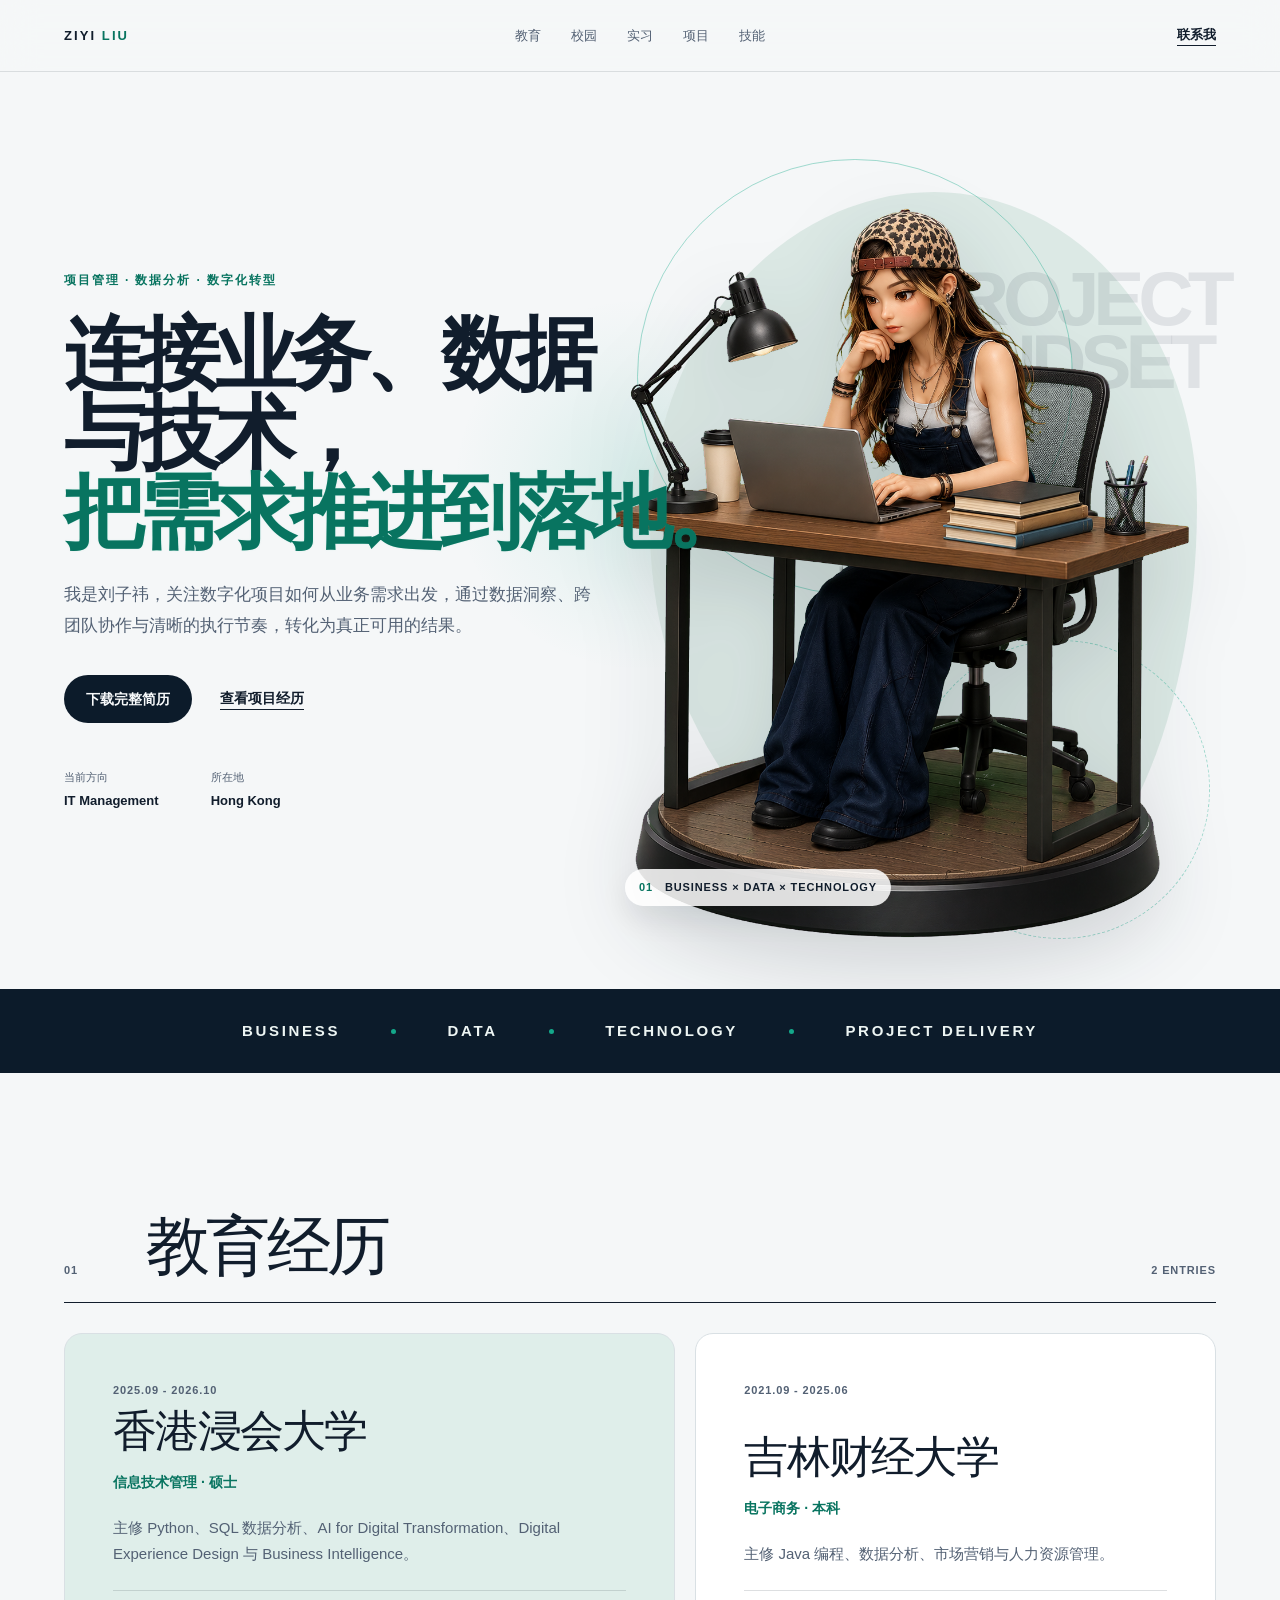
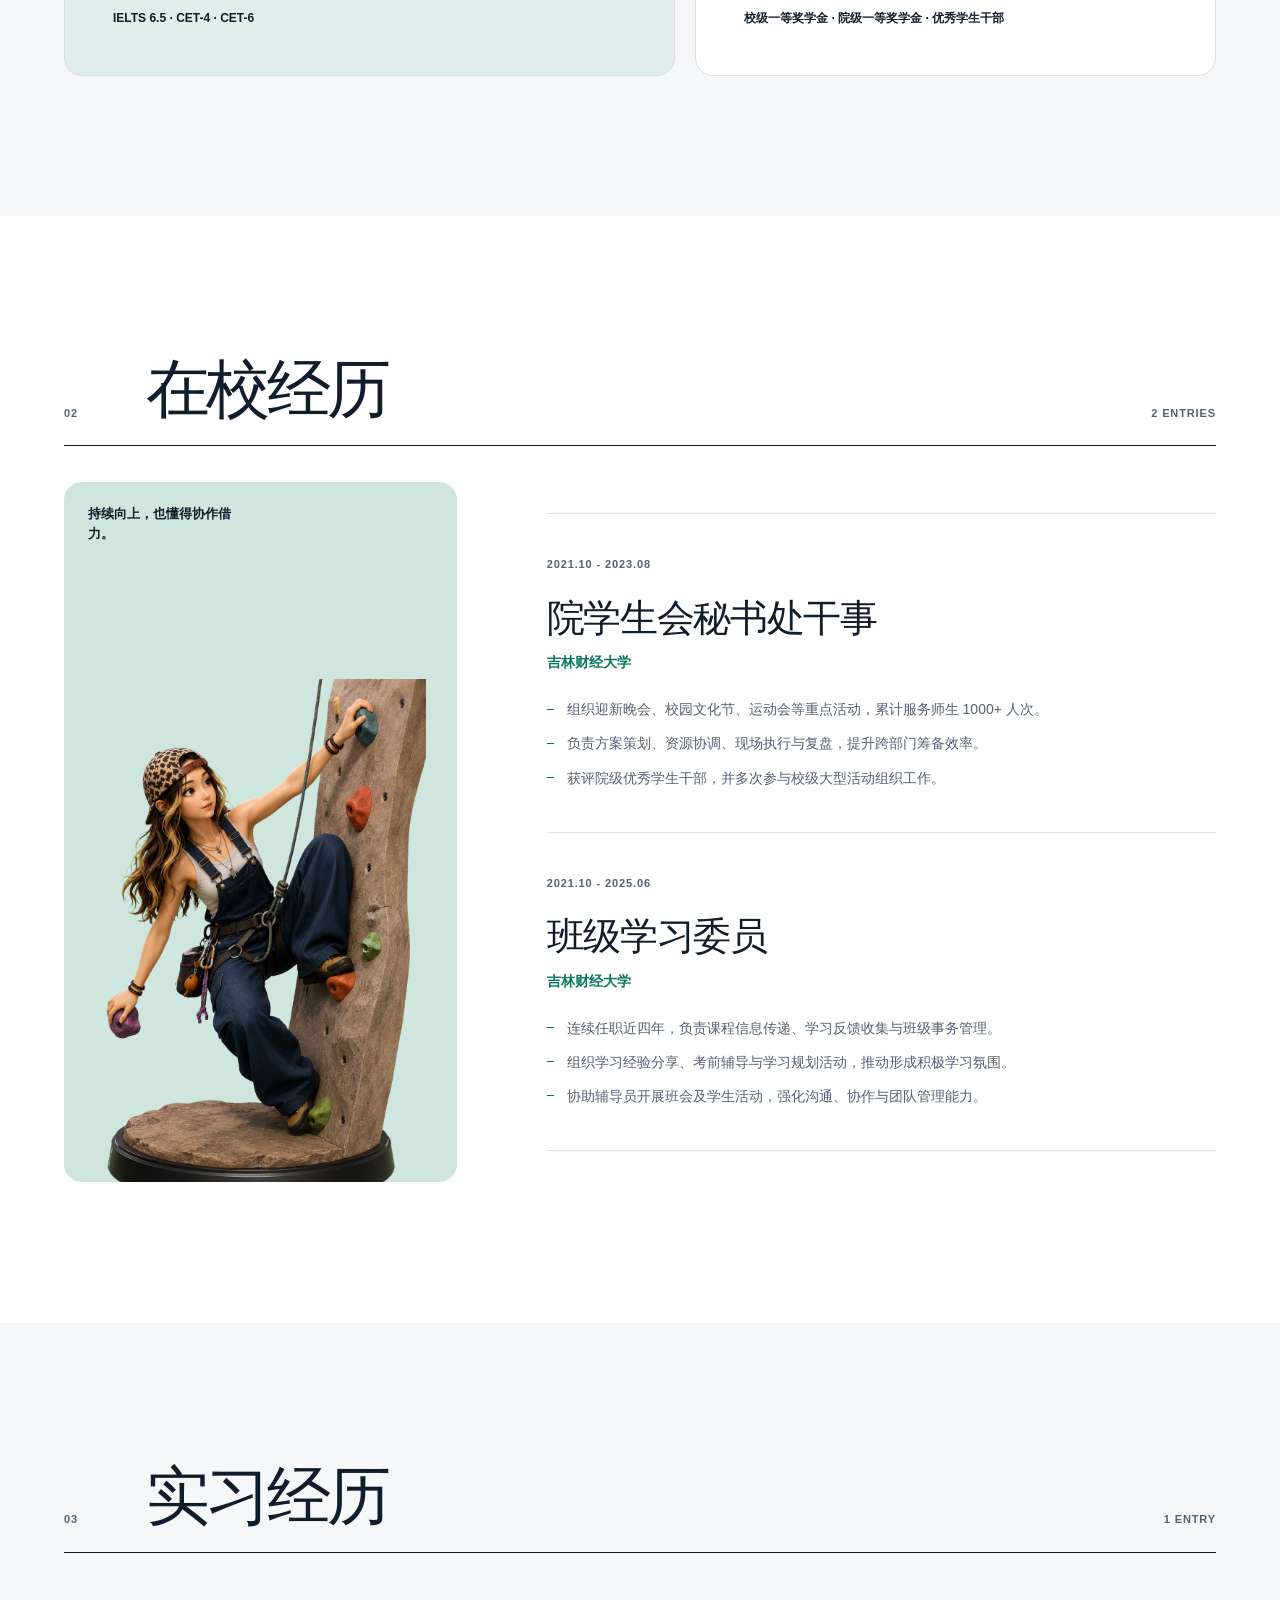
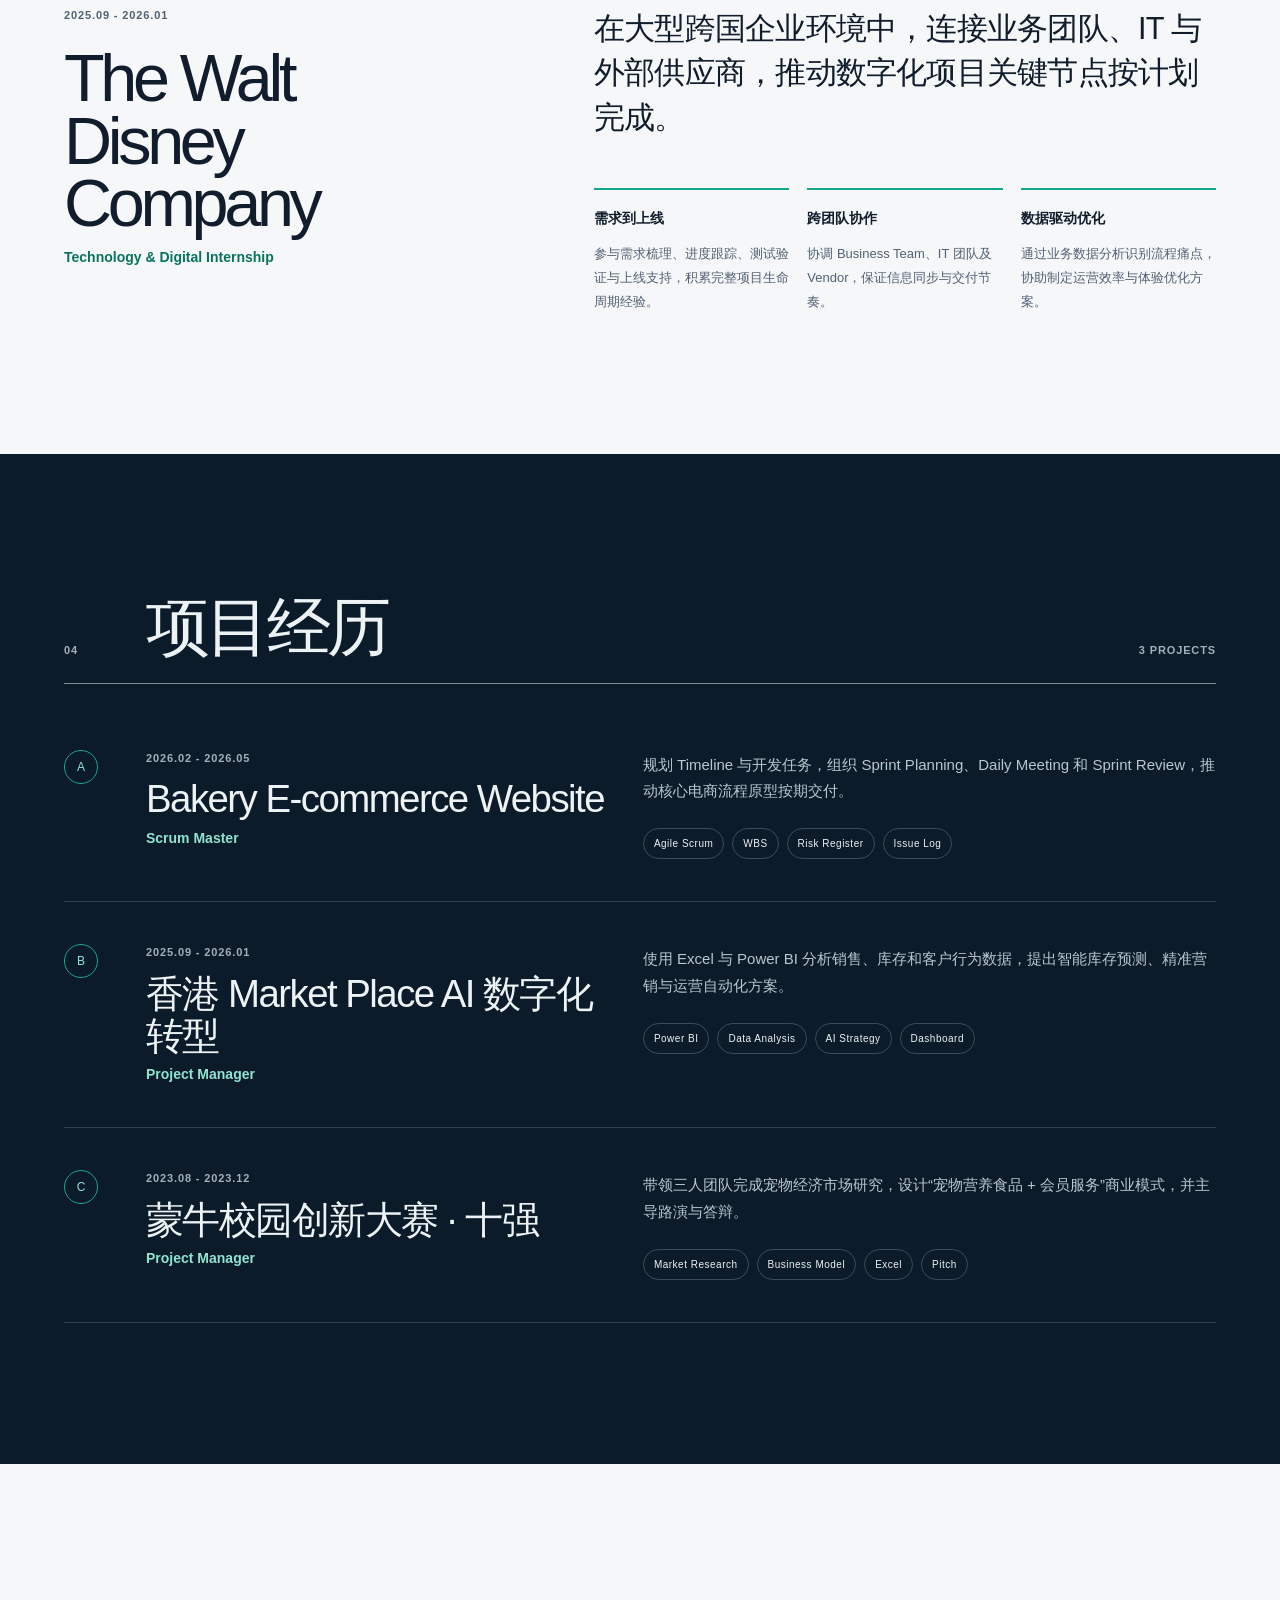
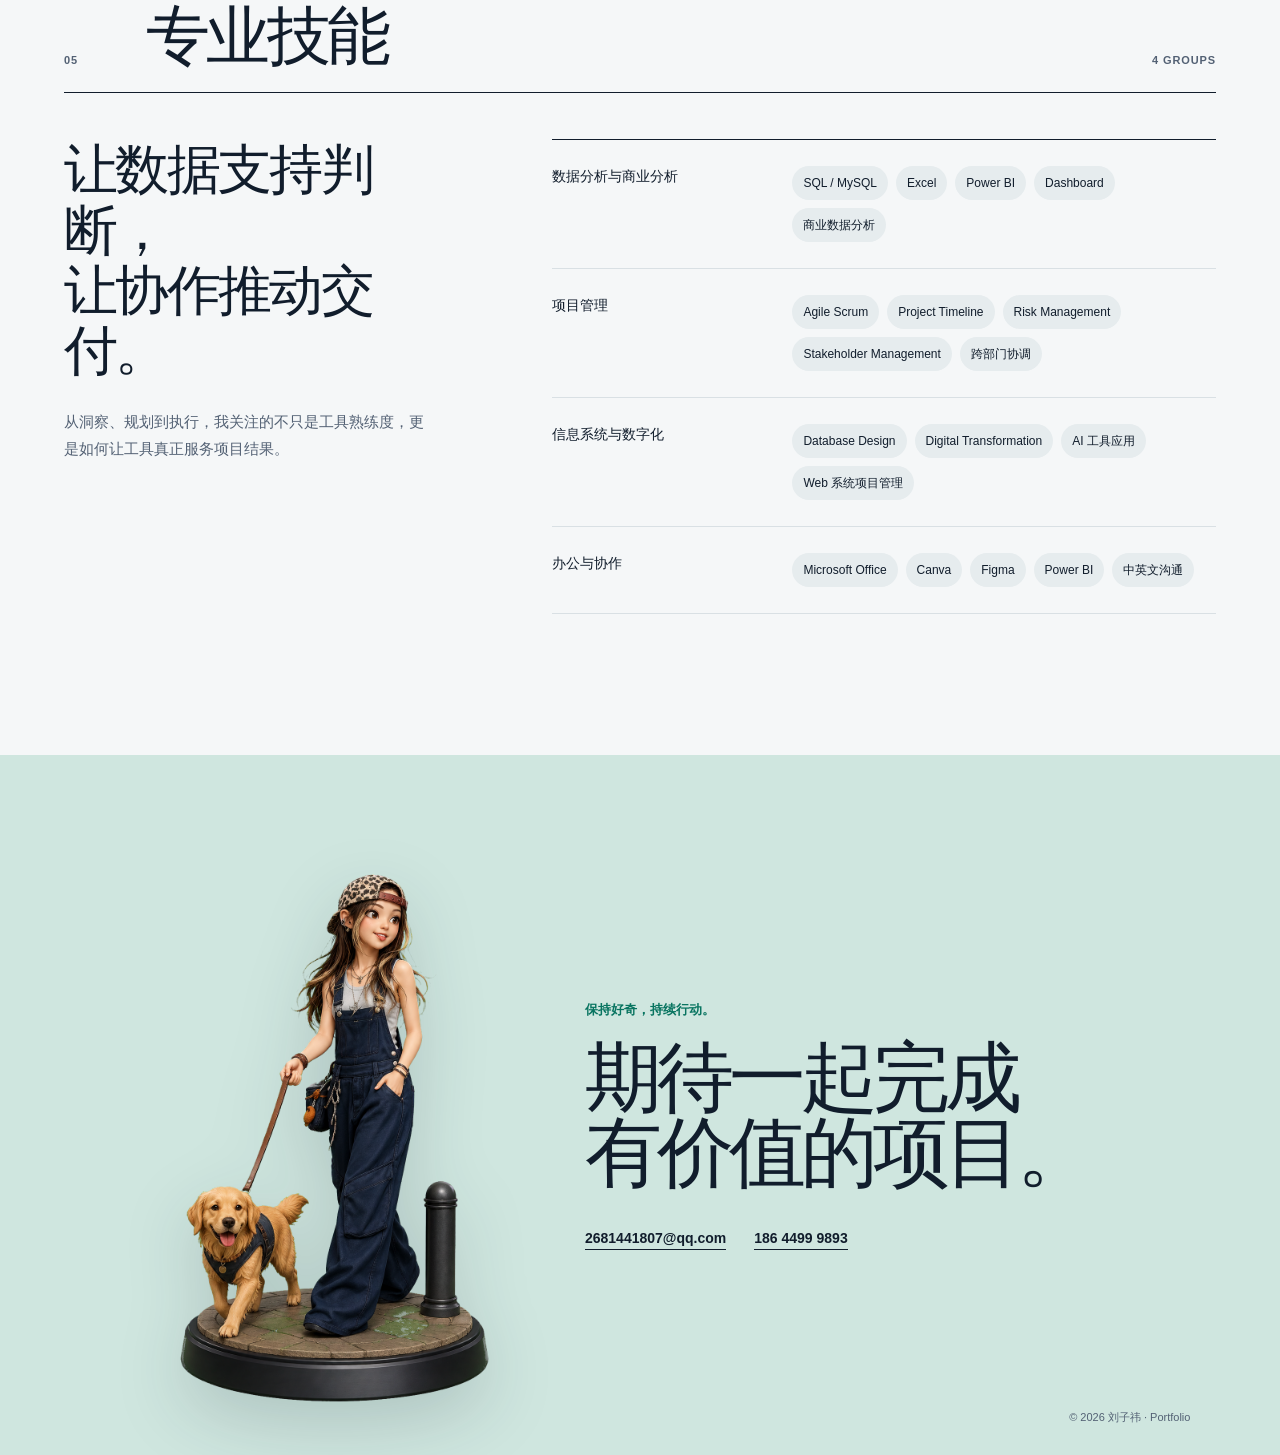
==== commit cd23a717: "Add pointer-following hero motion" ====
--- a/index.html
+++ b/index.html
@@ -1,3 +1,3 @@
 <!doctype html>
 <html lang="zh-CN"><head><meta charset="utf-8"><meta name="viewport" content="width=device-width, initial-scale=1"><link rel="stylesheet" href="./style.css" data-rsc-css-href="./style.css" data-precedence="vite-rsc/importer-resources"><title>刘子祎 | 数字化项目与商业分析</title><meta name="description" content="刘子祎的个人简历网站，聚焦数字化转型、项目管理、数据分析与跨团队协作。">
-</head><body><main><header class="site-header"><a class="wordmark" href="#top" aria-label="返回首页">ZIYI <span>LIU</span></a><nav aria-label="简历导航"><a href="#education">教育</a><a href="#campus">校园</a><a href="#internship">实习</a><a href="#projects">项目</a><a href="#skills">技能</a></nav><a class="contact-link" href="mailto:2681441807@qq.com">联系我</a></header><section class="hero" id="top"><div class="hero-copy"><p class="intro-line">项目管理 · 数据分析 · 数字化转型</p><h1>连接业务、数据与技术，<span class="echo-headline" style="--echo-x: 0.03px; --echo-y: -0.01px;"><span aria-hidden="true" class="echo-headline__layer" style="--echo-depth:5;--echo-alpha:0.060">把需求推进到落地。</span><span aria-hidden="true" class="echo-headline__layer" style="--echo-depth:4;--echo-alpha:0.074">把需求推进到落地。</span><span aria-hidden="true" class="echo-headline__layer" style="--echo-depth:3;--echo-alpha:0.097">把需求推进到落地。</span><span aria-hidden="true" class="echo-headline__layer" style="--echo-depth:2;--echo-alpha:0.139">把需求推进到落地。</span><span aria-hidden="true" class="echo-headline__layer" style="--echo-depth:1;--echo-alpha:0.246">把需求推进到落地。</span><span class="echo-headline__front">把需求推进到落地。</span></span></h1><p class="hero-summary">我是刘子祎，关注数字化项目如何从业务需求出发，通过数据洞察、跨团队协作与清晰的执行节奏，转化为真正可用的结果。</p><div class="hero-actions"><a class="primary-button" href="./liu-ziyi-resume.pdf" download="">下载完整简历</a><a class="text-button" href="#projects">查看项目经历</a></div><dl class="hero-facts"><div><dt>当前方向</dt><dd>IT Management</dd></div><div><dt>所在地</dt><dd>Hong Kong</dd></div></dl></div><div class="hero-visual"><span class="visual-orbit orbit-one"></span><span class="visual-orbit orbit-two"></span><img src="./ip-working.png" alt="刘子祎的个人 IP 形象在电脑前工作" width="1086" height="1448" loading="eager" fetchpriority="high" decoding="async" data-nimg="1"><p class="visual-caption"><span>01</span> BUSINESS × DATA × TECHNOLOGY</p></div></section><div class="signal-strip" aria-label="核心能力"><span>BUSINESS</span><i></i><span>DATA</span><i></i><span>TECHNOLOGY</span><i></i><span>PROJECT DELIVERY</span></div><section class="resume-section" id="education"><div class="section-title"><span class="section-number">01</span><h2>教育经历</h2><span class="section-count">2 ENTRIES</span></div><div class="education-grid"><article class="education-card"><p class="period">2025.09 - 2026.10</p><h3>香港浸会大学</h3><p class="role-line">信息技术管理 · 硕士</p><p class="body-copy">主修 Python、SQL 数据分析、AI for Digital Transformation、Digital Experience Design 与 Business Intelligence。</p><p class="note-line">IELTS 6.5 · CET-4 · CET-6</p></article><article class="education-card"><p class="period">2021.09 - 2025.06</p><h3>吉林财经大学</h3><p class="role-line">电子商务 · 本科</p><p class="body-copy">主修 Java 编程、数据分析、市场营销与人力资源管理。</p><p class="note-line">校级一等奖学金 · 院级一等奖学金 · 优秀学生干部</p></article></div></section><section class="resume-section campus-section" id="campus"><div class="section-title"><span class="section-number">02</span><h2>在校经历</h2><span class="section-count">2 ENTRIES</span></div><div class="campus-layout"><div class="campus-image"><img src="./ip-climbing.png" alt="个人 IP 形象正在攀岩，象征持续成长" width="1086" height="1448" loading="lazy" decoding="async" data-nimg="1"><p>持续向上，也懂得协作借力。</p></div><div class="campus-list"><article class="timeline-item"><p class="period">2021.10 - 2023.08</p><h3>院学生会秘书处干事</h3><p class="role-line">吉林财经大学</p><ul><li>组织迎新晚会、校园文化节、运动会等重点活动，累计服务师生 1000+ 人次。</li><li>负责方案策划、资源协调、现场执行与复盘，提升跨部门筹备效率。</li><li>获评院级优秀学生干部，并多次参与校级大型活动组织工作。</li></ul></article><article class="timeline-item"><p class="period">2021.10 - 2025.06</p><h3>班级学习委员</h3><p class="role-line">吉林财经大学</p><ul><li>连续任职近四年，负责课程信息传递、学习反馈收集与班级事务管理。</li><li>组织学习经验分享、考前辅导与学习规划活动，推动形成积极学习氛围。</li><li>协助辅导员开展班会及学生活动，强化沟通、协作与团队管理能力。</li></ul></article></div></div></section><section class="resume-section internship-section" id="internship"><div class="section-title"><span class="section-number">03</span><h2>实习经历</h2><span class="section-count">1 ENTRY</span></div><article class="internship-feature"><div class="internship-heading"><p class="period">2025.09 - 2026.01</p><h3>The Walt Disney Company</h3><p class="role-line">Technology &amp; Digital Internship</p></div><div class="internship-content"><p class="lead-copy">在大型跨国企业环境中，连接业务团队、IT 与外部供应商，推动数字化项目关键节点按计划完成。</p><div class="impact-grid"><p><strong>需求到上线</strong><span>参与需求梳理、进度跟踪、测试验证与上线支持，积累完整项目生命周期经验。</span></p><p><strong>跨团队协作</strong><span>协调 Business Team、IT 团队及 Vendor，保证信息同步与交付节奏。</span></p><p><strong>数据驱动优化</strong><span>通过业务数据分析识别流程痛点，协助制定运营效率与体验优化方案。</span></p></div></div></article></section><section class="resume-section project-section" id="projects"><div class="section-title"><span class="section-number">04</span><h2>项目经历</h2><span class="section-count">3 PROJECTS</span></div><div class="project-list"><article class="project-row"><span class="project-index">A</span><div class="project-main"><p class="period">2026.02 - 2026.05</p><h3>Bakery E-commerce Website</h3><p class="role-line">Scrum Master</p></div><div class="project-detail"><p>规划 Timeline 与开发任务，组织 Sprint Planning、Daily Meeting 和 Sprint Review，推动核心电商流程原型按期交付。</p><div class="tag-list"><span>Agile Scrum</span><span>WBS</span><span>Risk Register</span><span>Issue Log</span></div></div></article><article class="project-row"><span class="project-index">B</span><div class="project-main"><p class="period">2025.09 - 2026.01</p><h3>香港 Market Place AI 数字化转型</h3><p class="role-line">Project Manager</p></div><div class="project-detail"><p>使用 Excel 与 Power BI 分析销售、库存和客户行为数据，提出智能库存预测、精准营销与运营自动化方案。</p><div class="tag-list"><span>Power BI</span><span>Data Analysis</span><span>AI Strategy</span><span>Dashboard</span></div></div></article><article class="project-row"><span class="project-index">C</span><div class="project-main"><p class="period">2023.08 - 2023.12</p><h3>蒙牛校园创新大赛 · 十强</h3><p class="role-line">Project Manager</p></div><div class="project-detail"><p>带领三人团队完成宠物经济市场研究，设计“宠物营养食品 + 会员服务”商业模式，并主导路演与答辩。</p><div class="tag-list"><span>Market Research</span><span>Business Model</span><span>Excel</span><span>Pitch</span></div></div></article></div></section><section class="resume-section skill-section" id="skills"><div class="section-title"><span class="section-number">05</span><h2>专业技能</h2><span class="section-count">4 GROUPS</span></div><div class="skills-layout"><div class="skills-intro"><h3>让数据支持判断，<br>让协作推动交付。</h3><p>从洞察、规划到执行，我关注的不只是工具熟练度，更是如何让工具真正服务项目结果。</p></div><div class="skill-groups"><article><h4>数据分析与商业分析</h4><div><span>SQL / MySQL</span><span>Excel</span><span>Power BI</span><span>Dashboard</span><span>商业数据分析</span></div></article><article><h4>项目管理</h4><div><span>Agile Scrum</span><span>Project Timeline</span><span>Risk Management</span><span>Stakeholder Management</span><span>跨部门协调</span></div></article><article><h4>信息系统与数字化</h4><div><span>Database Design</span><span>Digital Transformation</span><span>AI 工具应用</span><span>Web 系统项目管理</span></div></article><article><h4>办公与协作</h4><div><span>Microsoft Office</span><span>Canva</span><span>Figma</span><span>Power BI</span><span>中英文沟通</span></div></article></div></div></section><footer><div class="footer-figure"><img src="./ip-walking.png" alt="个人 IP 形象与金毛犬散步" width="1086" height="1448" loading="lazy" decoding="async" data-nimg="1"></div><div class="footer-copy"><p>保持好奇，持续行动。</p><h2>期待一起完成<br>有价值的项目。</h2><div class="footer-links"><a href="mailto:2681441807@qq.com">2681441807@qq.com</a><a href="tel:18644999893">186 4499 9893</a></div></div><p class="copyright">© 2026 刘子祎 · Portfolio</p></footer></main></body><div id="codex-browser-sidebar-comments-root" style="position: fixed; inset: 0px; pointer-events: none; z-index: 2147483647;"></div></html>+</head><body><main><header class="site-header"><a class="wordmark" href="#top" aria-label="返回首页">ZIYI <span>LIU</span></a><nav aria-label="简历导航"><a href="#education">教育</a><a href="#campus">校园</a><a href="#internship">实习</a><a href="#projects">项目</a><a href="#skills">技能</a></nav><a class="contact-link" href="mailto:2681441807@qq.com">联系我</a></header><section class="hero" id="top"><div class="hero-copy"><p class="intro-line">项目管理 · 数据分析 · 数字化转型</p><h1>连接业务、数据与技术，<span class="echo-headline" style="--echo-x: 0.03px; --echo-y: -0.01px;"><span aria-hidden="true" class="echo-headline__layer" style="--echo-depth:5;--echo-alpha:0.060">把需求推进到落地。</span><span aria-hidden="true" class="echo-headline__layer" style="--echo-depth:4;--echo-alpha:0.074">把需求推进到落地。</span><span aria-hidden="true" class="echo-headline__layer" style="--echo-depth:3;--echo-alpha:0.097">把需求推进到落地。</span><span aria-hidden="true" class="echo-headline__layer" style="--echo-depth:2;--echo-alpha:0.139">把需求推进到落地。</span><span aria-hidden="true" class="echo-headline__layer" style="--echo-depth:1;--echo-alpha:0.246">把需求推进到落地。</span><span class="echo-headline__front">把需求推进到落地。</span></span></h1><p class="hero-summary">我是刘子祎，关注数字化项目如何从业务需求出发，通过数据洞察、跨团队协作与清晰的执行节奏，转化为真正可用的结果。</p><div class="hero-actions"><a class="primary-button" href="./liu-ziyi-resume.pdf" download="">下载完整简历</a><a class="text-button" href="#projects">查看项目经历</a></div><dl class="hero-facts"><div><dt>当前方向</dt><dd>IT Management</dd></div><div><dt>所在地</dt><dd>Hong Kong</dd></div></dl></div><div class="hero-visual"><span class="visual-orbit orbit-one"></span><span class="visual-orbit orbit-two"></span><div class="hero-character"><img src="./ip-working.png" alt="刘子祎的个人 IP 形象在电脑前工作" width="1086" height="1448" loading="eager" fetchpriority="high" decoding="async" data-nimg="1"></div><p class="visual-caption"><span>01</span> BUSINESS × DATA × TECHNOLOGY</p></div></section><div class="signal-strip" aria-label="核心能力"><span>BUSINESS</span><i></i><span>DATA</span><i></i><span>TECHNOLOGY</span><i></i><span>PROJECT DELIVERY</span></div><section class="resume-section" id="education"><div class="section-title"><span class="section-number">01</span><h2>教育经历</h2><span class="section-count">2 ENTRIES</span></div><div class="education-grid"><article class="education-card"><p class="period">2025.09 - 2026.10</p><h3>香港浸会大学</h3><p class="role-line">信息技术管理 · 硕士</p><p class="body-copy">主修 Python、SQL 数据分析、AI for Digital Transformation、Digital Experience Design 与 Business Intelligence。</p><p class="note-line">IELTS 6.5 · CET-4 · CET-6</p></article><article class="education-card"><p class="period">2021.09 - 2025.06</p><h3>吉林财经大学</h3><p class="role-line">电子商务 · 本科</p><p class="body-copy">主修 Java 编程、数据分析、市场营销与人力资源管理。</p><p class="note-line">校级一等奖学金 · 院级一等奖学金 · 优秀学生干部</p></article></div></section><section class="resume-section campus-section" id="campus"><div class="section-title"><span class="section-number">02</span><h2>在校经历</h2><span class="section-count">2 ENTRIES</span></div><div class="campus-layout"><div class="campus-image"><img src="./ip-climbing.png" alt="个人 IP 形象正在攀岩，象征持续成长" width="1086" height="1448" loading="lazy" decoding="async" data-nimg="1"><p>持续向上，也懂得协作借力。</p></div><div class="campus-list"><article class="timeline-item"><p class="period">2021.10 - 2023.08</p><h3>院学生会秘书处干事</h3><p class="role-line">吉林财经大学</p><ul><li>组织迎新晚会、校园文化节、运动会等重点活动，累计服务师生 1000+ 人次。</li><li>负责方案策划、资源协调、现场执行与复盘，提升跨部门筹备效率。</li><li>获评院级优秀学生干部，并多次参与校级大型活动组织工作。</li></ul></article><article class="timeline-item"><p class="period">2021.10 - 2025.06</p><h3>班级学习委员</h3><p class="role-line">吉林财经大学</p><ul><li>连续任职近四年，负责课程信息传递、学习反馈收集与班级事务管理。</li><li>组织学习经验分享、考前辅导与学习规划活动，推动形成积极学习氛围。</li><li>协助辅导员开展班会及学生活动，强化沟通、协作与团队管理能力。</li></ul></article></div></div></section><section class="resume-section internship-section" id="internship"><div class="section-title"><span class="section-number">03</span><h2>实习经历</h2><span class="section-count">1 ENTRY</span></div><article class="internship-feature"><div class="internship-heading"><p class="period">2025.09 - 2026.01</p><h3>The Walt Disney Company</h3><p class="role-line">Technology &amp; Digital Internship</p></div><div class="internship-content"><p class="lead-copy">在大型跨国企业环境中，连接业务团队、IT 与外部供应商，推动数字化项目关键节点按计划完成。</p><div class="impact-grid"><p><strong>需求到上线</strong><span>参与需求梳理、进度跟踪、测试验证与上线支持，积累完整项目生命周期经验。</span></p><p><strong>跨团队协作</strong><span>协调 Business Team、IT 团队及 Vendor，保证信息同步与交付节奏。</span></p><p><strong>数据驱动优化</strong><span>通过业务数据分析识别流程痛点，协助制定运营效率与体验优化方案。</span></p></div></div></article></section><section class="resume-section project-section" id="projects"><div class="section-title"><span class="section-number">04</span><h2>项目经历</h2><span class="section-count">3 PROJECTS</span></div><div class="project-list"><article class="project-row"><span class="project-index">A</span><div class="project-main"><p class="period">2026.02 - 2026.05</p><h3>Bakery E-commerce Website</h3><p class="role-line">Scrum Master</p></div><div class="project-detail"><p>规划 Timeline 与开发任务，组织 Sprint Planning、Daily Meeting 和 Sprint Review，推动核心电商流程原型按期交付。</p><div class="tag-list"><span>Agile Scrum</span><span>WBS</span><span>Risk Register</span><span>Issue Log</span></div></div></article><article class="project-row"><span class="project-index">B</span><div class="project-main"><p class="period">2025.09 - 2026.01</p><h3>香港 Market Place AI 数字化转型</h3><p class="role-line">Project Manager</p></div><div class="project-detail"><p>使用 Excel 与 Power BI 分析销售、库存和客户行为数据，提出智能库存预测、精准营销与运营自动化方案。</p><div class="tag-list"><span>Power BI</span><span>Data Analysis</span><span>AI Strategy</span><span>Dashboard</span></div></div></article><article class="project-row"><span class="project-index">C</span><div class="project-main"><p class="period">2023.08 - 2023.12</p><h3>蒙牛校园创新大赛 · 十强</h3><p class="role-line">Project Manager</p></div><div class="project-detail"><p>带领三人团队完成宠物经济市场研究，设计“宠物营养食品 + 会员服务”商业模式，并主导路演与答辩。</p><div class="tag-list"><span>Market Research</span><span>Business Model</span><span>Excel</span><span>Pitch</span></div></div></article></div></section><section class="resume-section skill-section" id="skills"><div class="section-title"><span class="section-number">05</span><h2>专业技能</h2><span class="section-count">4 GROUPS</span></div><div class="skills-layout"><div class="skills-intro"><h3>让数据支持判断，<br>让协作推动交付。</h3><p>从洞察、规划到执行，我关注的不只是工具熟练度，更是如何让工具真正服务项目结果。</p></div><div class="skill-groups"><article><h4>数据分析与商业分析</h4><div><span>SQL / MySQL</span><span>Excel</span><span>Power BI</span><span>Dashboard</span><span>商业数据分析</span></div></article><article><h4>项目管理</h4><div><span>Agile Scrum</span><span>Project Timeline</span><span>Risk Management</span><span>Stakeholder Management</span><span>跨部门协调</span></div></article><article><h4>信息系统与数字化</h4><div><span>Database Design</span><span>Digital Transformation</span><span>AI 工具应用</span><span>Web 系统项目管理</span></div></article><article><h4>办公与协作</h4><div><span>Microsoft Office</span><span>Canva</span><span>Figma</span><span>Power BI</span><span>中英文沟通</span></div></article></div></div></section><footer><div class="footer-figure"><img src="./ip-walking.png" alt="个人 IP 形象与金毛犬散步" width="1086" height="1448" loading="lazy" decoding="async" data-nimg="1"></div><div class="footer-copy"><p>保持好奇，持续行动。</p><h2>期待一起完成<br>有价值的项目。</h2><div class="footer-links"><a href="mailto:2681441807@qq.com">2681441807@qq.com</a><a href="tel:18644999893">186 4499 9893</a></div></div><p class="copyright">© 2026 刘子祎 · Portfolio</p></footer></main><script src="./pointer.js"></script></body><div id="codex-browser-sidebar-comments-root" style="position: fixed; inset: 0px; pointer-events: none; z-index: 2147483647;"></div></html>
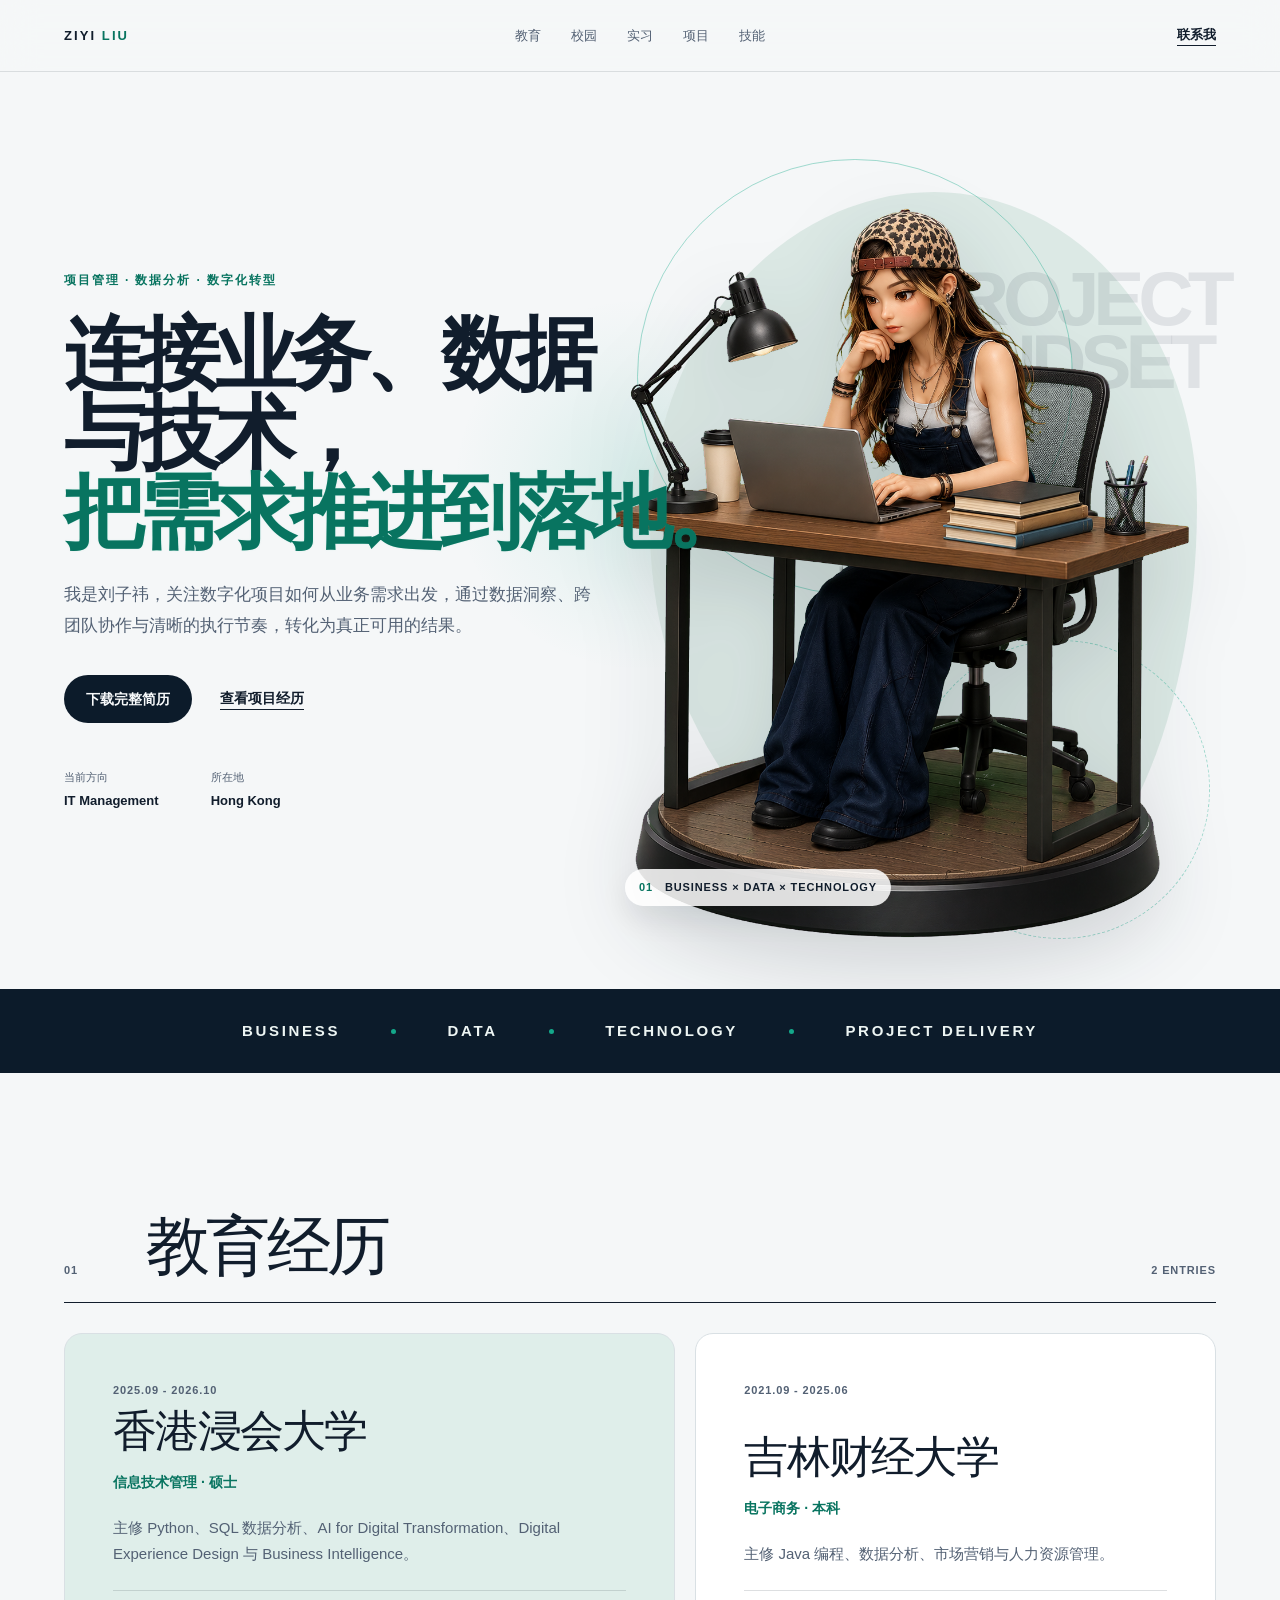
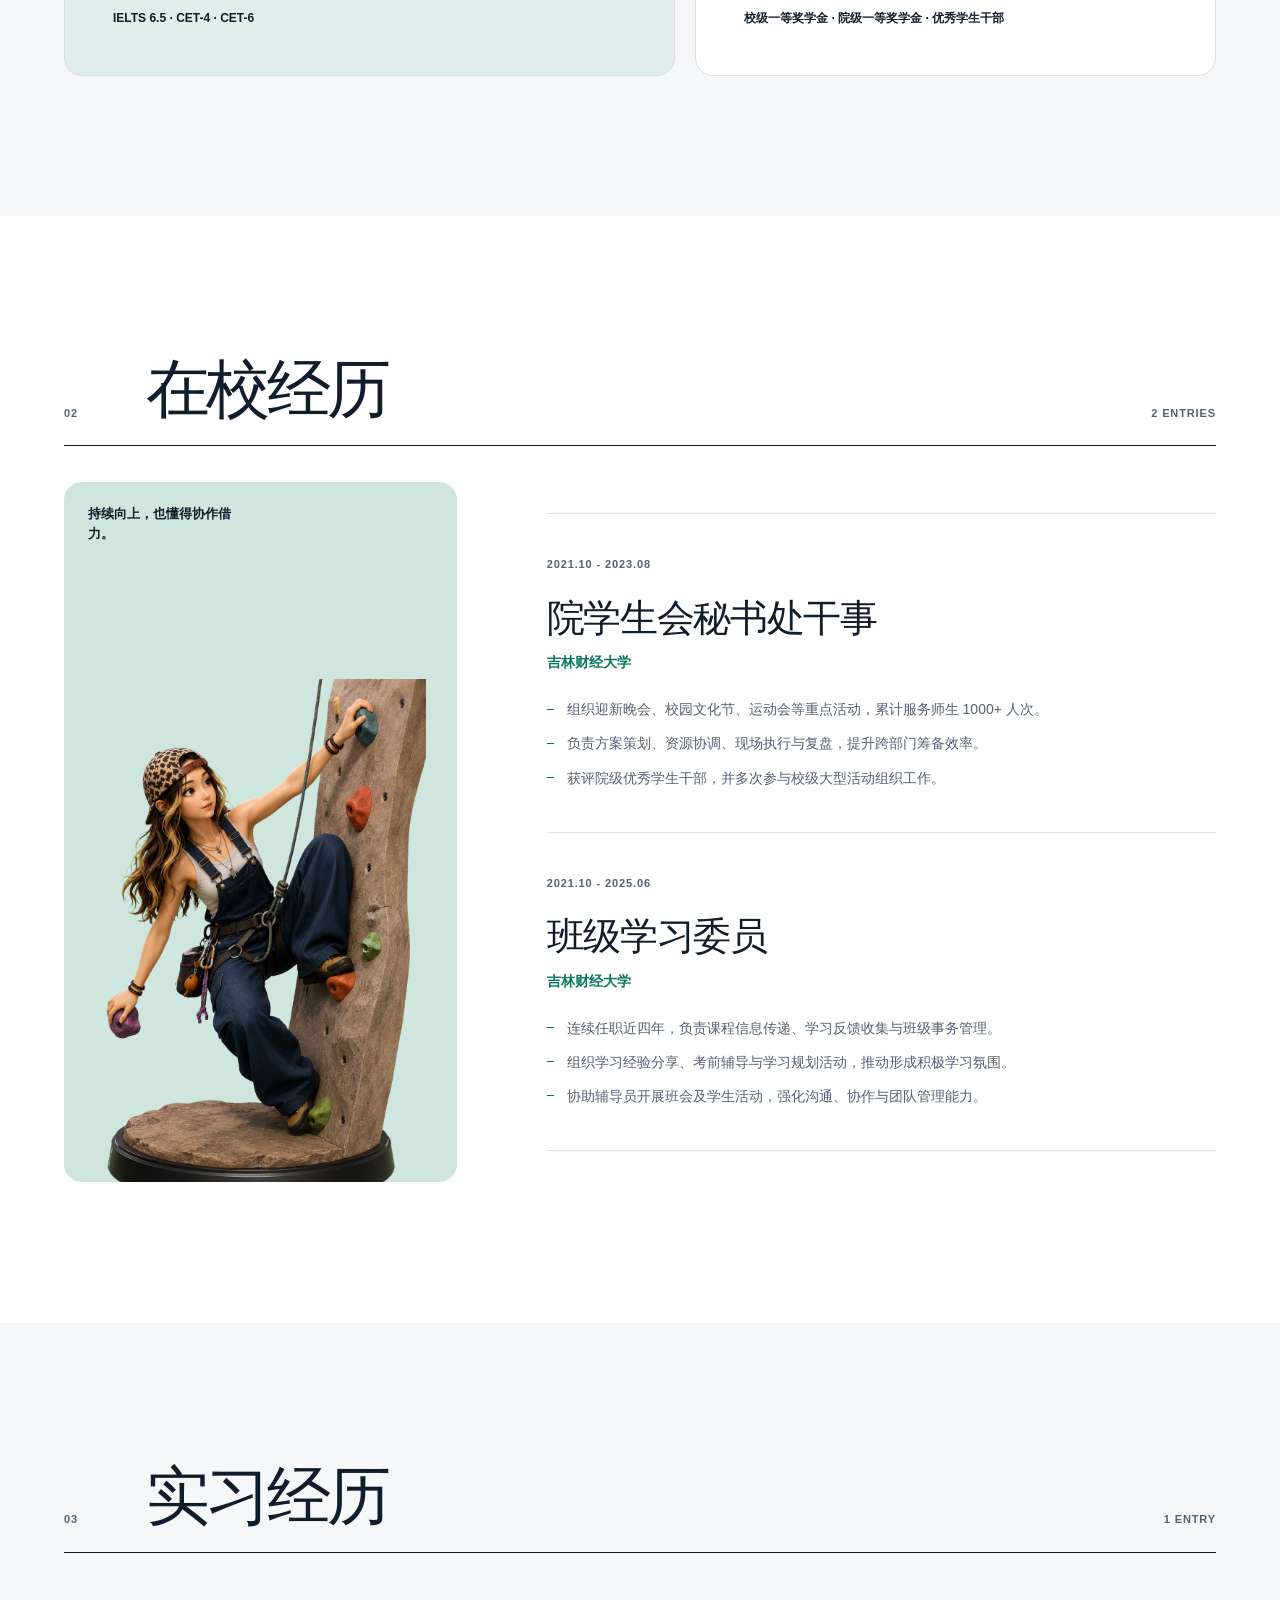
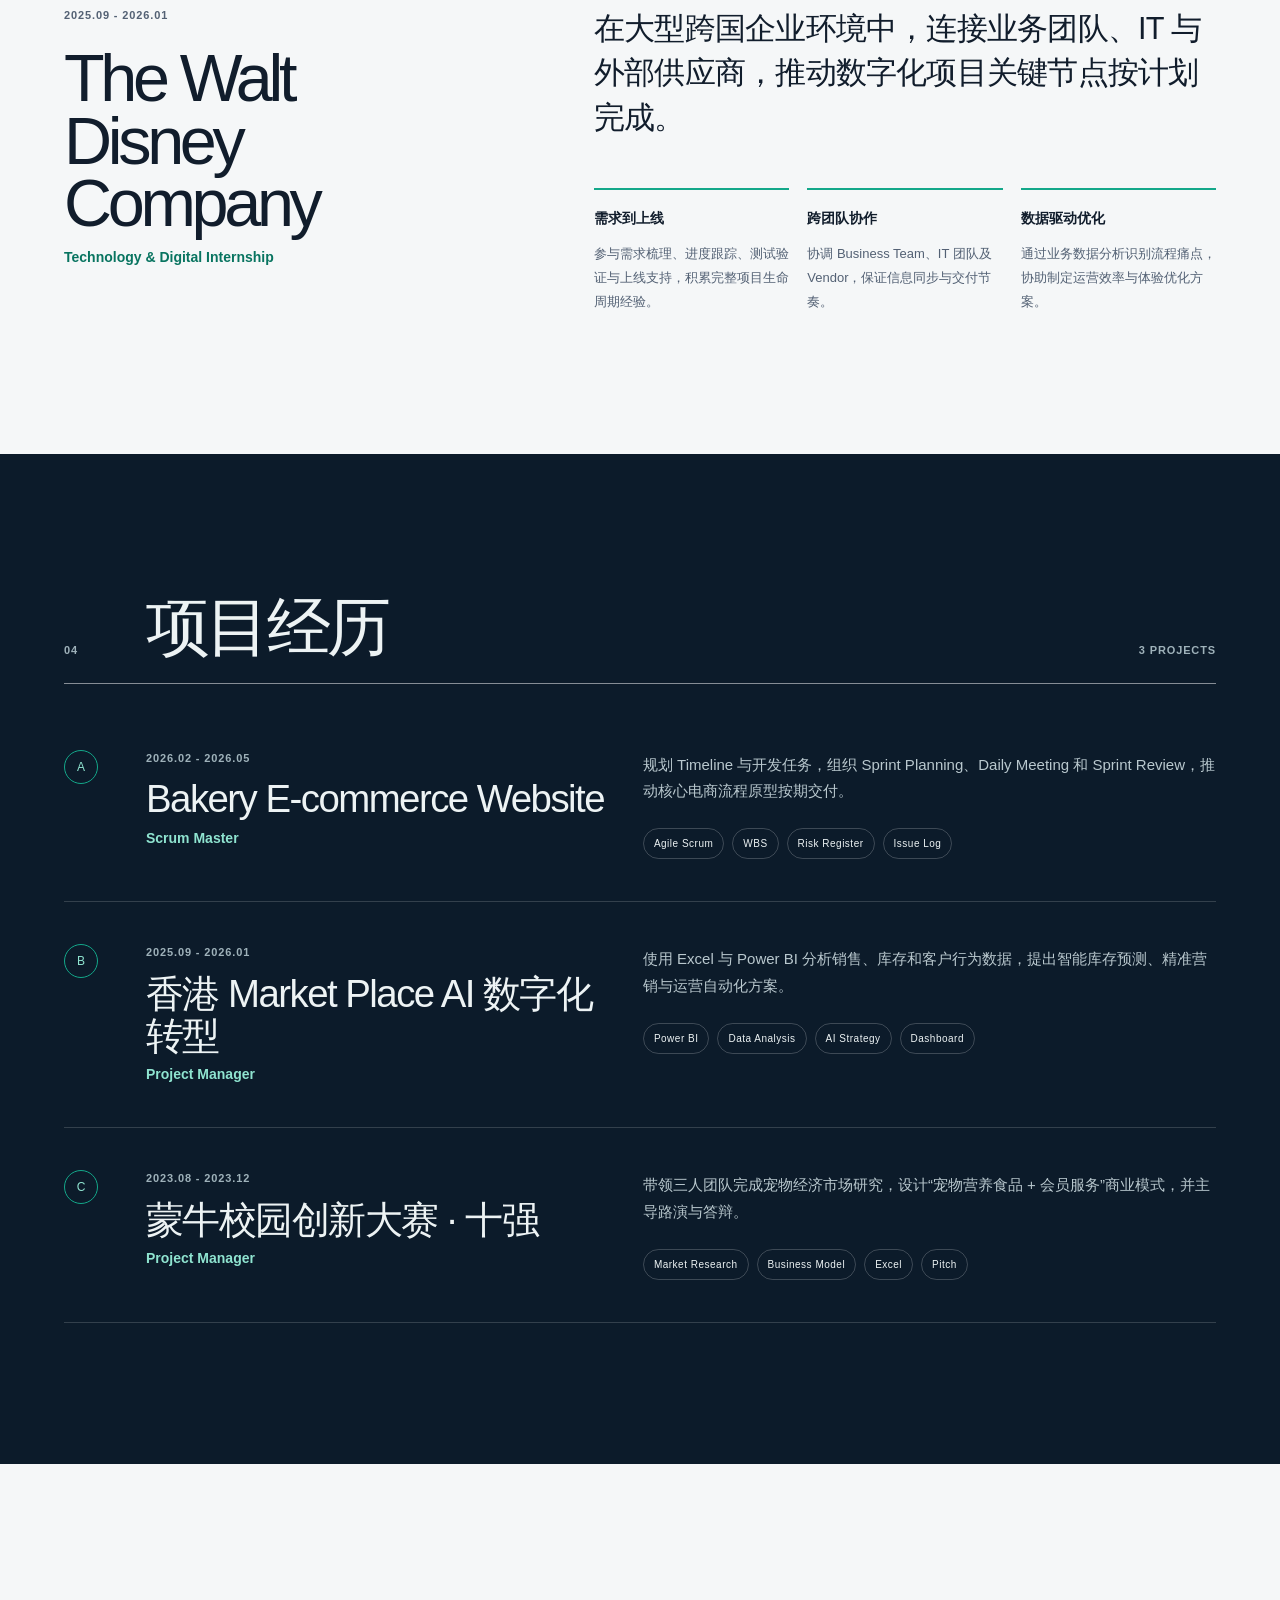
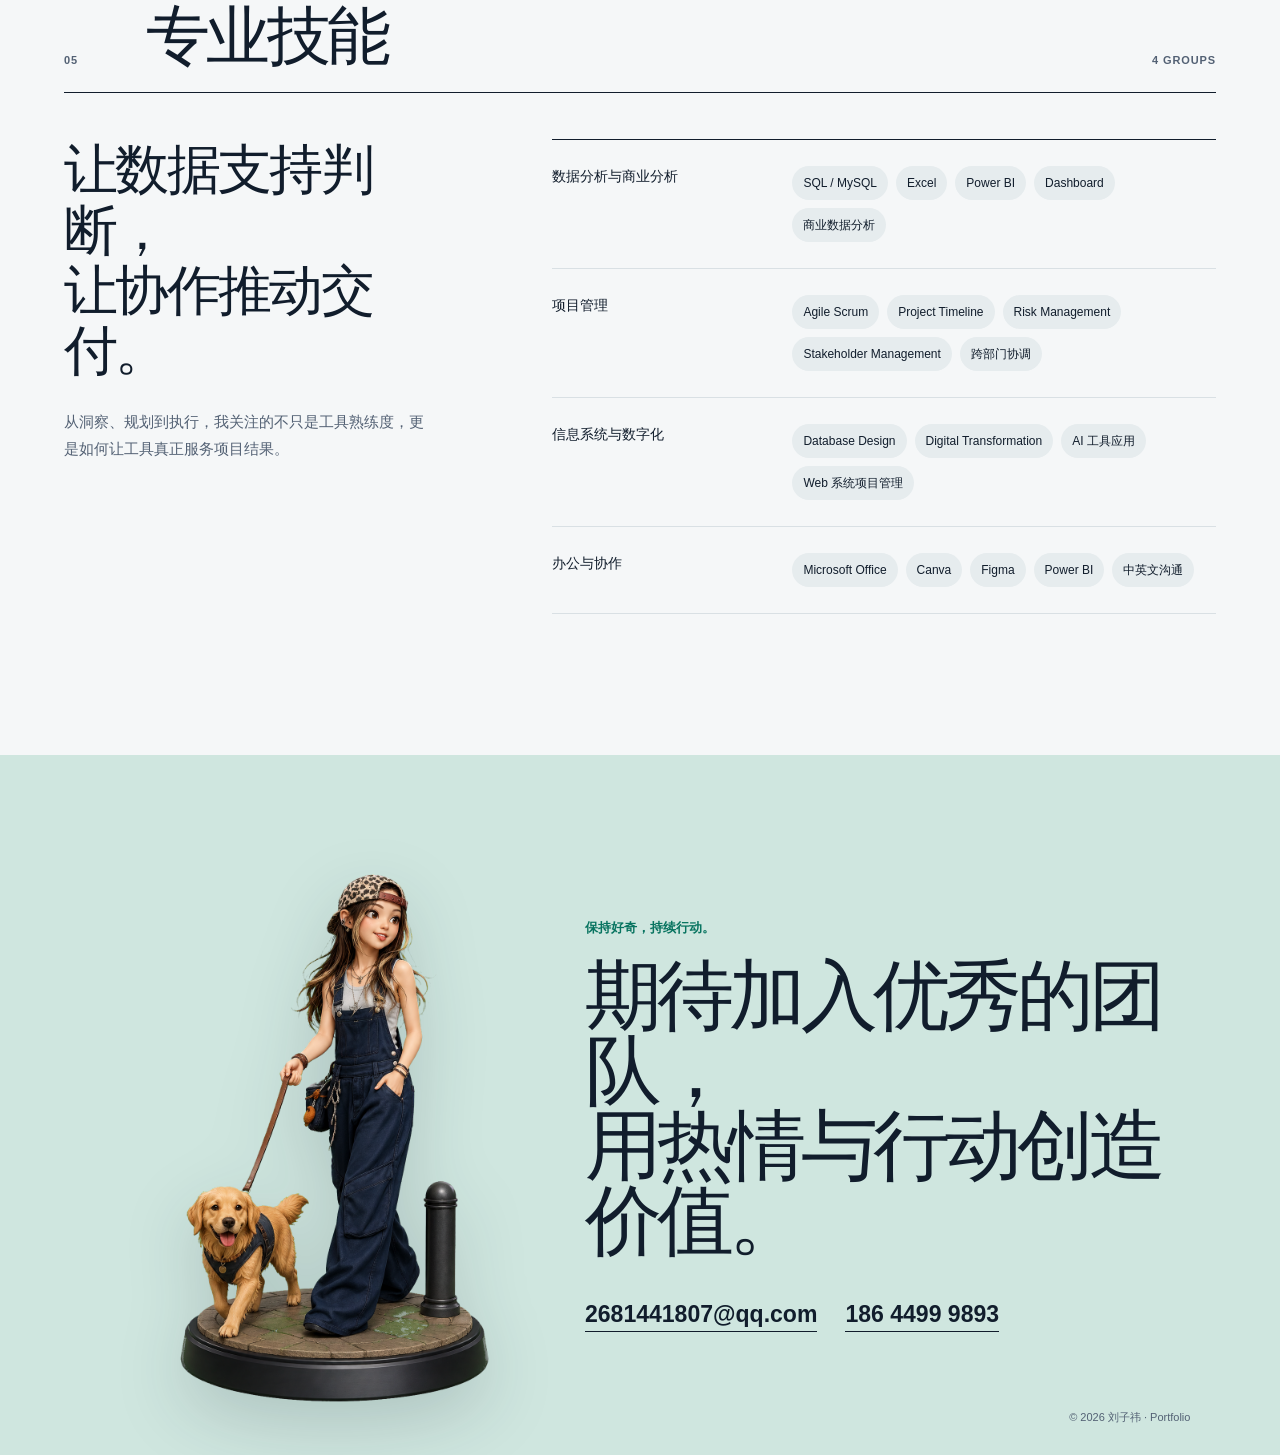
==== commit 479f67c6: "Extend pointer motion and update career message" ====
--- a/index.html
+++ b/index.html
@@ -1,3 +1,3 @@
 <!doctype html>
 <html lang="zh-CN"><head><meta charset="utf-8"><meta name="viewport" content="width=device-width, initial-scale=1"><link rel="stylesheet" href="./style.css" data-rsc-css-href="./style.css" data-precedence="vite-rsc/importer-resources"><title>刘子祎 | 数字化项目与商业分析</title><meta name="description" content="刘子祎的个人简历网站，聚焦数字化转型、项目管理、数据分析与跨团队协作。">
-</head><body><main><header class="site-header"><a class="wordmark" href="#top" aria-label="返回首页">ZIYI <span>LIU</span></a><nav aria-label="简历导航"><a href="#education">教育</a><a href="#campus">校园</a><a href="#internship">实习</a><a href="#projects">项目</a><a href="#skills">技能</a></nav><a class="contact-link" href="mailto:2681441807@qq.com">联系我</a></header><section class="hero" id="top"><div class="hero-copy"><p class="intro-line">项目管理 · 数据分析 · 数字化转型</p><h1>连接业务、数据与技术，<span class="echo-headline" style="--echo-x: 0.03px; --echo-y: -0.01px;"><span aria-hidden="true" class="echo-headline__layer" style="--echo-depth:5;--echo-alpha:0.060">把需求推进到落地。</span><span aria-hidden="true" class="echo-headline__layer" style="--echo-depth:4;--echo-alpha:0.074">把需求推进到落地。</span><span aria-hidden="true" class="echo-headline__layer" style="--echo-depth:3;--echo-alpha:0.097">把需求推进到落地。</span><span aria-hidden="true" class="echo-headline__layer" style="--echo-depth:2;--echo-alpha:0.139">把需求推进到落地。</span><span aria-hidden="true" class="echo-headline__layer" style="--echo-depth:1;--echo-alpha:0.246">把需求推进到落地。</span><span class="echo-headline__front">把需求推进到落地。</span></span></h1><p class="hero-summary">我是刘子祎，关注数字化项目如何从业务需求出发，通过数据洞察、跨团队协作与清晰的执行节奏，转化为真正可用的结果。</p><div class="hero-actions"><a class="primary-button" href="./liu-ziyi-resume.pdf" download="">下载完整简历</a><a class="text-button" href="#projects">查看项目经历</a></div><dl class="hero-facts"><div><dt>当前方向</dt><dd>IT Management</dd></div><div><dt>所在地</dt><dd>Hong Kong</dd></div></dl></div><div class="hero-visual"><span class="visual-orbit orbit-one"></span><span class="visual-orbit orbit-two"></span><div class="hero-character"><img src="./ip-working.png" alt="刘子祎的个人 IP 形象在电脑前工作" width="1086" height="1448" loading="eager" fetchpriority="high" decoding="async" data-nimg="1"></div><p class="visual-caption"><span>01</span> BUSINESS × DATA × TECHNOLOGY</p></div></section><div class="signal-strip" aria-label="核心能力"><span>BUSINESS</span><i></i><span>DATA</span><i></i><span>TECHNOLOGY</span><i></i><span>PROJECT DELIVERY</span></div><section class="resume-section" id="education"><div class="section-title"><span class="section-number">01</span><h2>教育经历</h2><span class="section-count">2 ENTRIES</span></div><div class="education-grid"><article class="education-card"><p class="period">2025.09 - 2026.10</p><h3>香港浸会大学</h3><p class="role-line">信息技术管理 · 硕士</p><p class="body-copy">主修 Python、SQL 数据分析、AI for Digital Transformation、Digital Experience Design 与 Business Intelligence。</p><p class="note-line">IELTS 6.5 · CET-4 · CET-6</p></article><article class="education-card"><p class="period">2021.09 - 2025.06</p><h3>吉林财经大学</h3><p class="role-line">电子商务 · 本科</p><p class="body-copy">主修 Java 编程、数据分析、市场营销与人力资源管理。</p><p class="note-line">校级一等奖学金 · 院级一等奖学金 · 优秀学生干部</p></article></div></section><section class="resume-section campus-section" id="campus"><div class="section-title"><span class="section-number">02</span><h2>在校经历</h2><span class="section-count">2 ENTRIES</span></div><div class="campus-layout"><div class="campus-image"><img src="./ip-climbing.png" alt="个人 IP 形象正在攀岩，象征持续成长" width="1086" height="1448" loading="lazy" decoding="async" data-nimg="1"><p>持续向上，也懂得协作借力。</p></div><div class="campus-list"><article class="timeline-item"><p class="period">2021.10 - 2023.08</p><h3>院学生会秘书处干事</h3><p class="role-line">吉林财经大学</p><ul><li>组织迎新晚会、校园文化节、运动会等重点活动，累计服务师生 1000+ 人次。</li><li>负责方案策划、资源协调、现场执行与复盘，提升跨部门筹备效率。</li><li>获评院级优秀学生干部，并多次参与校级大型活动组织工作。</li></ul></article><article class="timeline-item"><p class="period">2021.10 - 2025.06</p><h3>班级学习委员</h3><p class="role-line">吉林财经大学</p><ul><li>连续任职近四年，负责课程信息传递、学习反馈收集与班级事务管理。</li><li>组织学习经验分享、考前辅导与学习规划活动，推动形成积极学习氛围。</li><li>协助辅导员开展班会及学生活动，强化沟通、协作与团队管理能力。</li></ul></article></div></div></section><section class="resume-section internship-section" id="internship"><div class="section-title"><span class="section-number">03</span><h2>实习经历</h2><span class="section-count">1 ENTRY</span></div><article class="internship-feature"><div class="internship-heading"><p class="period">2025.09 - 2026.01</p><h3>The Walt Disney Company</h3><p class="role-line">Technology &amp; Digital Internship</p></div><div class="internship-content"><p class="lead-copy">在大型跨国企业环境中，连接业务团队、IT 与外部供应商，推动数字化项目关键节点按计划完成。</p><div class="impact-grid"><p><strong>需求到上线</strong><span>参与需求梳理、进度跟踪、测试验证与上线支持，积累完整项目生命周期经验。</span></p><p><strong>跨团队协作</strong><span>协调 Business Team、IT 团队及 Vendor，保证信息同步与交付节奏。</span></p><p><strong>数据驱动优化</strong><span>通过业务数据分析识别流程痛点，协助制定运营效率与体验优化方案。</span></p></div></div></article></section><section class="resume-section project-section" id="projects"><div class="section-title"><span class="section-number">04</span><h2>项目经历</h2><span class="section-count">3 PROJECTS</span></div><div class="project-list"><article class="project-row"><span class="project-index">A</span><div class="project-main"><p class="period">2026.02 - 2026.05</p><h3>Bakery E-commerce Website</h3><p class="role-line">Scrum Master</p></div><div class="project-detail"><p>规划 Timeline 与开发任务，组织 Sprint Planning、Daily Meeting 和 Sprint Review，推动核心电商流程原型按期交付。</p><div class="tag-list"><span>Agile Scrum</span><span>WBS</span><span>Risk Register</span><span>Issue Log</span></div></div></article><article class="project-row"><span class="project-index">B</span><div class="project-main"><p class="period">2025.09 - 2026.01</p><h3>香港 Market Place AI 数字化转型</h3><p class="role-line">Project Manager</p></div><div class="project-detail"><p>使用 Excel 与 Power BI 分析销售、库存和客户行为数据，提出智能库存预测、精准营销与运营自动化方案。</p><div class="tag-list"><span>Power BI</span><span>Data Analysis</span><span>AI Strategy</span><span>Dashboard</span></div></div></article><article class="project-row"><span class="project-index">C</span><div class="project-main"><p class="period">2023.08 - 2023.12</p><h3>蒙牛校园创新大赛 · 十强</h3><p class="role-line">Project Manager</p></div><div class="project-detail"><p>带领三人团队完成宠物经济市场研究，设计“宠物营养食品 + 会员服务”商业模式，并主导路演与答辩。</p><div class="tag-list"><span>Market Research</span><span>Business Model</span><span>Excel</span><span>Pitch</span></div></div></article></div></section><section class="resume-section skill-section" id="skills"><div class="section-title"><span class="section-number">05</span><h2>专业技能</h2><span class="section-count">4 GROUPS</span></div><div class="skills-layout"><div class="skills-intro"><h3>让数据支持判断，<br>让协作推动交付。</h3><p>从洞察、规划到执行，我关注的不只是工具熟练度，更是如何让工具真正服务项目结果。</p></div><div class="skill-groups"><article><h4>数据分析与商业分析</h4><div><span>SQL / MySQL</span><span>Excel</span><span>Power BI</span><span>Dashboard</span><span>商业数据分析</span></div></article><article><h4>项目管理</h4><div><span>Agile Scrum</span><span>Project Timeline</span><span>Risk Management</span><span>Stakeholder Management</span><span>跨部门协调</span></div></article><article><h4>信息系统与数字化</h4><div><span>Database Design</span><span>Digital Transformation</span><span>AI 工具应用</span><span>Web 系统项目管理</span></div></article><article><h4>办公与协作</h4><div><span>Microsoft Office</span><span>Canva</span><span>Figma</span><span>Power BI</span><span>中英文沟通</span></div></article></div></div></section><footer><div class="footer-figure"><img src="./ip-walking.png" alt="个人 IP 形象与金毛犬散步" width="1086" height="1448" loading="lazy" decoding="async" data-nimg="1"></div><div class="footer-copy"><p>保持好奇，持续行动。</p><h2>期待一起完成<br>有价值的项目。</h2><div class="footer-links"><a href="mailto:2681441807@qq.com">2681441807@qq.com</a><a href="tel:18644999893">186 4499 9893</a></div></div><p class="copyright">© 2026 刘子祎 · Portfolio</p></footer></main><script src="./pointer.js"></script></body><div id="codex-browser-sidebar-comments-root" style="position: fixed; inset: 0px; pointer-events: none; z-index: 2147483647;"></div></html>+</head><body><main><header class="site-header"><a class="wordmark" href="#top" aria-label="返回首页">ZIYI <span>LIU</span></a><nav aria-label="简历导航"><a href="#education">教育</a><a href="#campus">校园</a><a href="#internship">实习</a><a href="#projects">项目</a><a href="#skills">技能</a></nav><a class="contact-link" href="mailto:2681441807@qq.com">联系我</a></header><section class="hero pointer-zone" id="top"><div class="hero-copy"><p class="intro-line">项目管理 · 数据分析 · 数字化转型</p><h1>连接业务、数据与技术，<span class="echo-headline" style="--echo-x: 0.03px; --echo-y: -0.01px;"><span aria-hidden="true" class="echo-headline__layer" style="--echo-depth:5;--echo-alpha:0.060">把需求推进到落地。</span><span aria-hidden="true" class="echo-headline__layer" style="--echo-depth:4;--echo-alpha:0.074">把需求推进到落地。</span><span aria-hidden="true" class="echo-headline__layer" style="--echo-depth:3;--echo-alpha:0.097">把需求推进到落地。</span><span aria-hidden="true" class="echo-headline__layer" style="--echo-depth:2;--echo-alpha:0.139">把需求推进到落地。</span><span aria-hidden="true" class="echo-headline__layer" style="--echo-depth:1;--echo-alpha:0.246">把需求推进到落地。</span><span class="echo-headline__front">把需求推进到落地。</span></span></h1><p class="hero-summary">我是刘子祎，关注数字化项目如何从业务需求出发，通过数据洞察、跨团队协作与清晰的执行节奏，转化为真正可用的结果。</p><div class="hero-actions"><a class="primary-button" href="./liu-ziyi-resume.pdf" download="">下载完整简历</a><a class="text-button" href="#projects">查看项目经历</a></div><dl class="hero-facts"><div><dt>当前方向</dt><dd>IT Management</dd></div><div><dt>所在地</dt><dd>Hong Kong</dd></div></dl></div><div class="hero-visual"><span class="visual-orbit orbit-one"></span><span class="visual-orbit orbit-two"></span><div class="hero-character"><img src="./ip-working.png" alt="刘子祎的个人 IP 形象在电脑前工作" width="1086" height="1448" loading="eager" fetchpriority="high" decoding="async" data-nimg="1"></div><p class="visual-caption"><span>01</span> BUSINESS × DATA × TECHNOLOGY</p></div></section><div class="signal-strip" aria-label="核心能力"><span>BUSINESS</span><i></i><span>DATA</span><i></i><span>TECHNOLOGY</span><i></i><span>PROJECT DELIVERY</span></div><section class="resume-section pointer-zone" id="education"><div class="section-title"><span class="section-number">01</span><h2>教育经历</h2><span class="section-count">2 ENTRIES</span></div><div class="education-grid"><article class="education-card"><p class="period">2025.09 - 2026.10</p><h3>香港浸会大学</h3><p class="role-line">信息技术管理 · 硕士</p><p class="body-copy">主修 Python、SQL 数据分析、AI for Digital Transformation、Digital Experience Design 与 Business Intelligence。</p><p class="note-line">IELTS 6.5 · CET-4 · CET-6</p></article><article class="education-card"><p class="period">2021.09 - 2025.06</p><h3>吉林财经大学</h3><p class="role-line">电子商务 · 本科</p><p class="body-copy">主修 Java 编程、数据分析、市场营销与人力资源管理。</p><p class="note-line">校级一等奖学金 · 院级一等奖学金 · 优秀学生干部</p></article></div></section><section class="resume-section campus-section pointer-zone" id="campus"><div class="section-title"><span class="section-number">02</span><h2>在校经历</h2><span class="section-count">2 ENTRIES</span></div><div class="campus-layout"><div class="campus-image"><img src="./ip-climbing.png" alt="个人 IP 形象正在攀岩，象征持续成长" width="1086" height="1448" loading="lazy" decoding="async" data-nimg="1"><p>持续向上，也懂得协作借力。</p></div><div class="campus-list"><article class="timeline-item"><p class="period">2021.10 - 2023.08</p><h3>院学生会秘书处干事</h3><p class="role-line">吉林财经大学</p><ul><li>组织迎新晚会、校园文化节、运动会等重点活动，累计服务师生 1000+ 人次。</li><li>负责方案策划、资源协调、现场执行与复盘，提升跨部门筹备效率。</li><li>获评院级优秀学生干部，并多次参与校级大型活动组织工作。</li></ul></article><article class="timeline-item"><p class="period">2021.10 - 2025.06</p><h3>班级学习委员</h3><p class="role-line">吉林财经大学</p><ul><li>连续任职近四年，负责课程信息传递、学习反馈收集与班级事务管理。</li><li>组织学习经验分享、考前辅导与学习规划活动，推动形成积极学习氛围。</li><li>协助辅导员开展班会及学生活动，强化沟通、协作与团队管理能力。</li></ul></article></div></div></section><section class="resume-section internship-section pointer-zone" id="internship"><div class="section-title"><span class="section-number">03</span><h2>实习经历</h2><span class="section-count">1 ENTRY</span></div><article class="internship-feature"><div class="internship-heading"><p class="period">2025.09 - 2026.01</p><h3>The Walt Disney Company</h3><p class="role-line">Technology &amp; Digital Internship</p></div><div class="internship-content"><p class="lead-copy">在大型跨国企业环境中，连接业务团队、IT 与外部供应商，推动数字化项目关键节点按计划完成。</p><div class="impact-grid"><p><strong>需求到上线</strong><span>参与需求梳理、进度跟踪、测试验证与上线支持，积累完整项目生命周期经验。</span></p><p><strong>跨团队协作</strong><span>协调 Business Team、IT 团队及 Vendor，保证信息同步与交付节奏。</span></p><p><strong>数据驱动优化</strong><span>通过业务数据分析识别流程痛点，协助制定运营效率与体验优化方案。</span></p></div></div></article></section><section class="resume-section project-section pointer-zone" id="projects"><div class="section-title"><span class="section-number">04</span><h2>项目经历</h2><span class="section-count">3 PROJECTS</span></div><div class="project-list"><article class="project-row"><span class="project-index">A</span><div class="project-main"><p class="period">2026.02 - 2026.05</p><h3>Bakery E-commerce Website</h3><p class="role-line">Scrum Master</p></div><div class="project-detail"><p>规划 Timeline 与开发任务，组织 Sprint Planning、Daily Meeting 和 Sprint Review，推动核心电商流程原型按期交付。</p><div class="tag-list"><span>Agile Scrum</span><span>WBS</span><span>Risk Register</span><span>Issue Log</span></div></div></article><article class="project-row"><span class="project-index">B</span><div class="project-main"><p class="period">2025.09 - 2026.01</p><h3>香港 Market Place AI 数字化转型</h3><p class="role-line">Project Manager</p></div><div class="project-detail"><p>使用 Excel 与 Power BI 分析销售、库存和客户行为数据，提出智能库存预测、精准营销与运营自动化方案。</p><div class="tag-list"><span>Power BI</span><span>Data Analysis</span><span>AI Strategy</span><span>Dashboard</span></div></div></article><article class="project-row"><span class="project-index">C</span><div class="project-main"><p class="period">2023.08 - 2023.12</p><h3>蒙牛校园创新大赛 · 十强</h3><p class="role-line">Project Manager</p></div><div class="project-detail"><p>带领三人团队完成宠物经济市场研究，设计“宠物营养食品 + 会员服务”商业模式，并主导路演与答辩。</p><div class="tag-list"><span>Market Research</span><span>Business Model</span><span>Excel</span><span>Pitch</span></div></div></article></div></section><section class="resume-section skill-section pointer-zone" id="skills"><div class="section-title"><span class="section-number">05</span><h2>专业技能</h2><span class="section-count">4 GROUPS</span></div><div class="skills-layout"><div class="skills-intro"><h3>让数据支持判断，<br>让协作推动交付。</h3><p>从洞察、规划到执行，我关注的不只是工具熟练度，更是如何让工具真正服务项目结果。</p></div><div class="skill-groups"><article><h4>数据分析与商业分析</h4><div><span>SQL / MySQL</span><span>Excel</span><span>Power BI</span><span>Dashboard</span><span>商业数据分析</span></div></article><article><h4>项目管理</h4><div><span>Agile Scrum</span><span>Project Timeline</span><span>Risk Management</span><span>Stakeholder Management</span><span>跨部门协调</span></div></article><article><h4>信息系统与数字化</h4><div><span>Database Design</span><span>Digital Transformation</span><span>AI 工具应用</span><span>Web 系统项目管理</span></div></article><article><h4>办公与协作</h4><div><span>Microsoft Office</span><span>Canva</span><span>Figma</span><span>Power BI</span><span>中英文沟通</span></div></article></div></div></section><footer class="pointer-zone"><div class="footer-figure"><img src="./ip-walking.png" alt="个人 IP 形象与金毛犬散步" width="1086" height="1448" loading="lazy" decoding="async" data-nimg="1"></div><div class="footer-copy"><p>保持好奇，持续行动。</p><h2>期待加入优秀的团队，<br>用热情与行动创造价值。</h2><div class="footer-links"><a href="mailto:2681441807@qq.com">2681441807@qq.com</a><a href="tel:18644999893">186 4499 9893</a></div></div><p class="copyright">© 2026 刘子祎 · Portfolio</p></footer></main><script src="./pointer.js"></script></body><div id="codex-browser-sidebar-comments-root" style="position: fixed; inset: 0px; pointer-events: none; z-index: 2147483647;"></div></html>
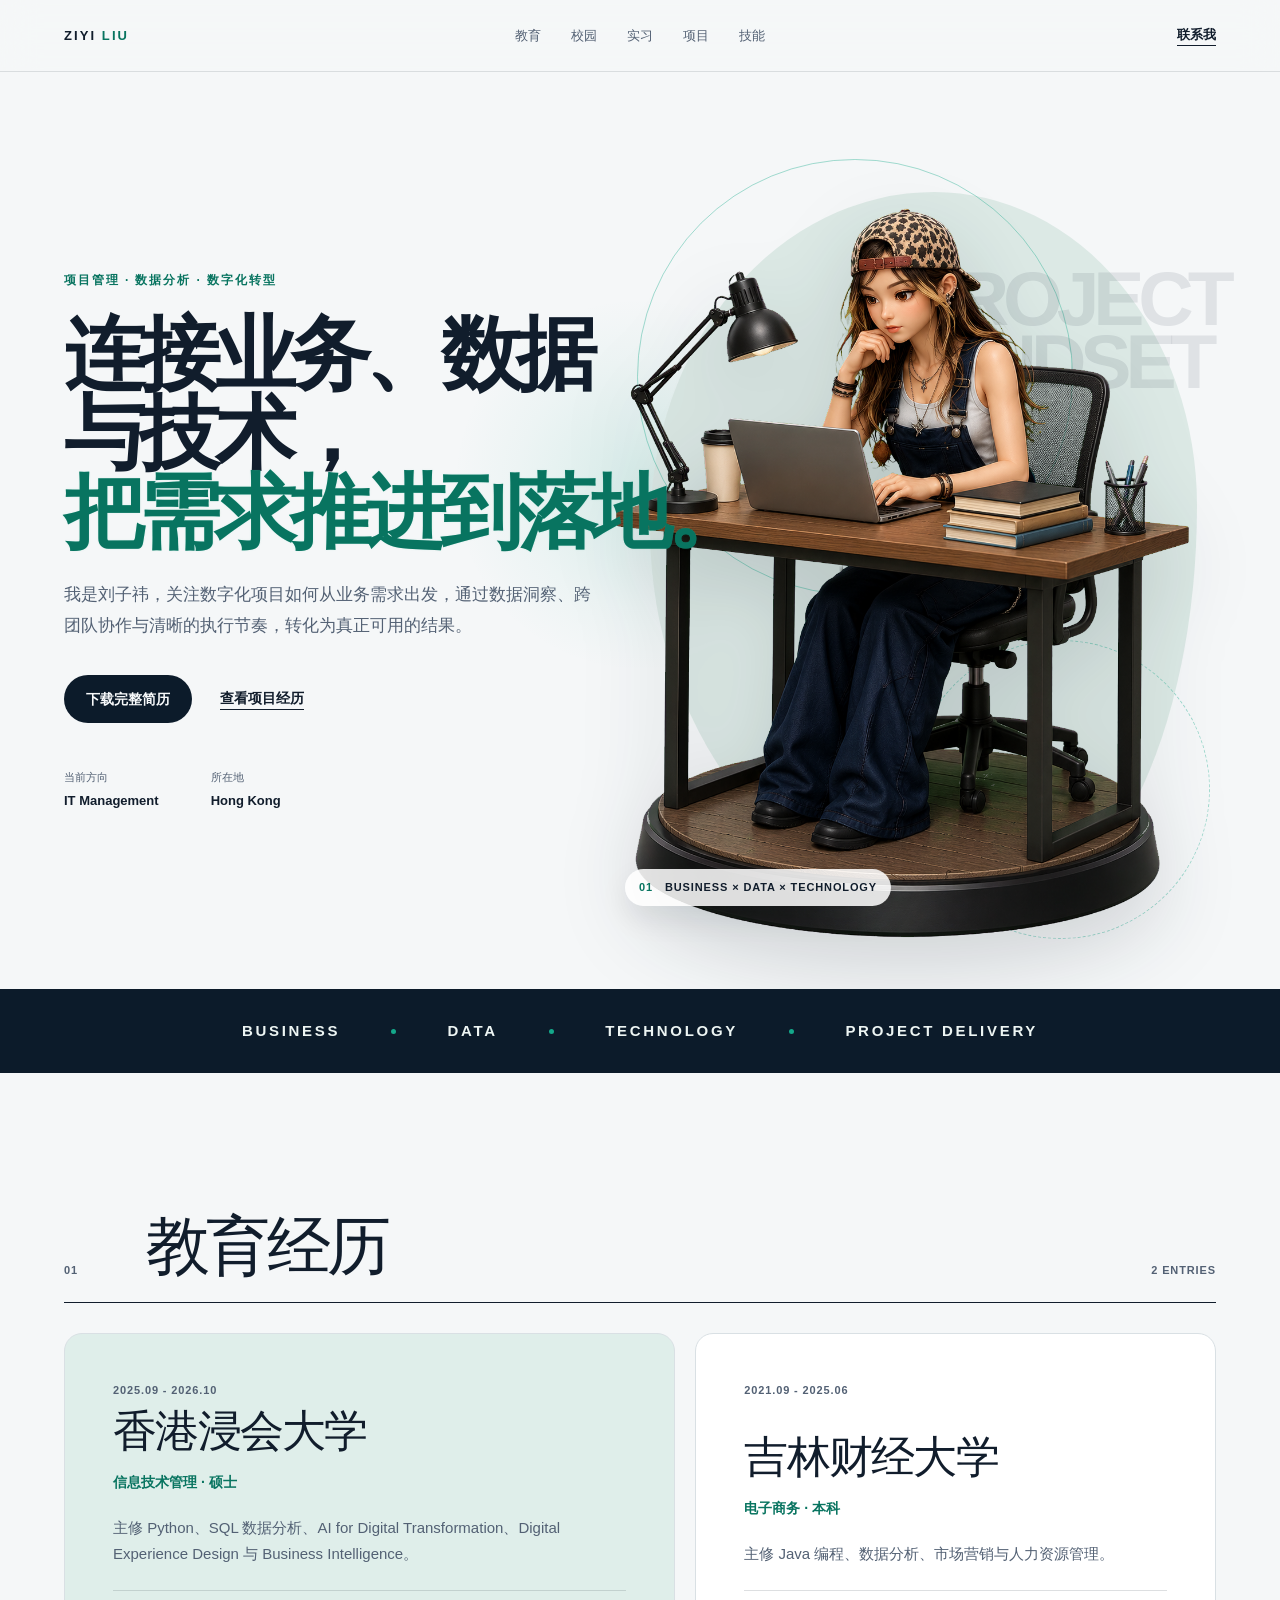
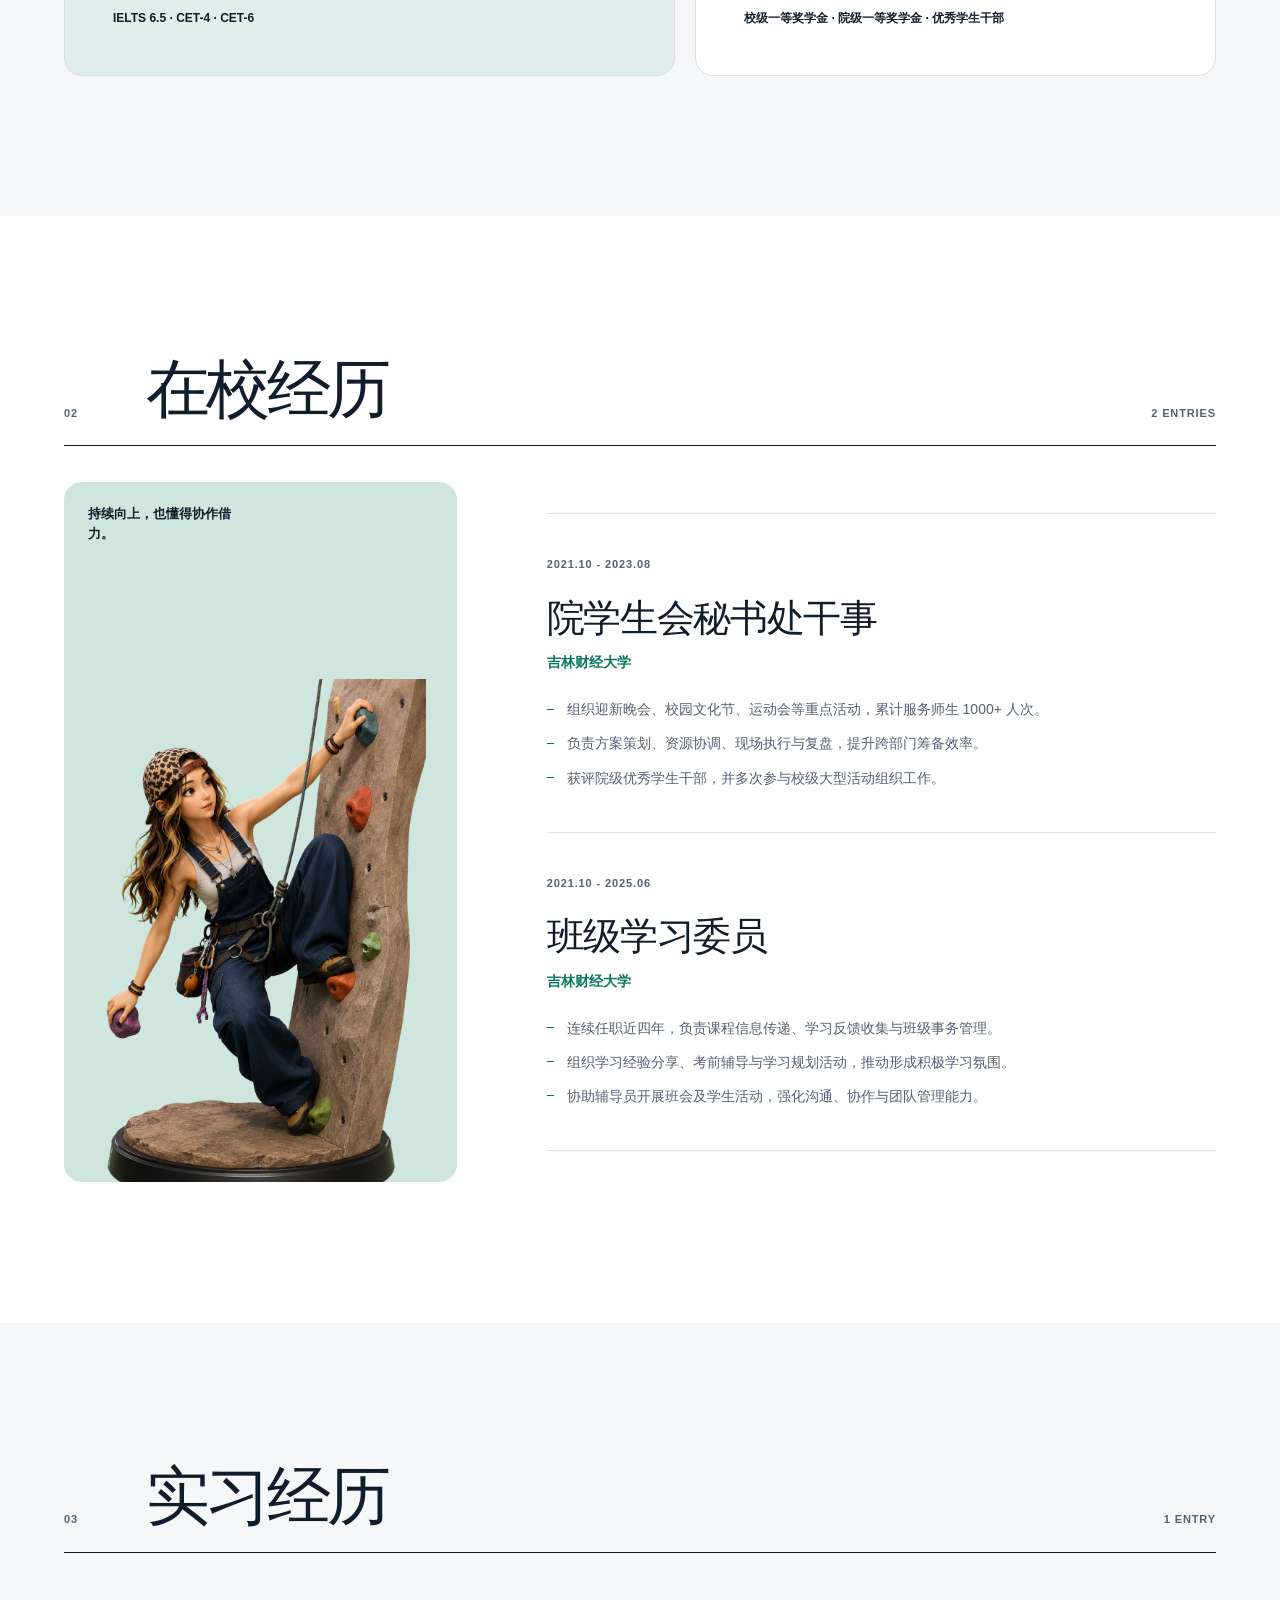
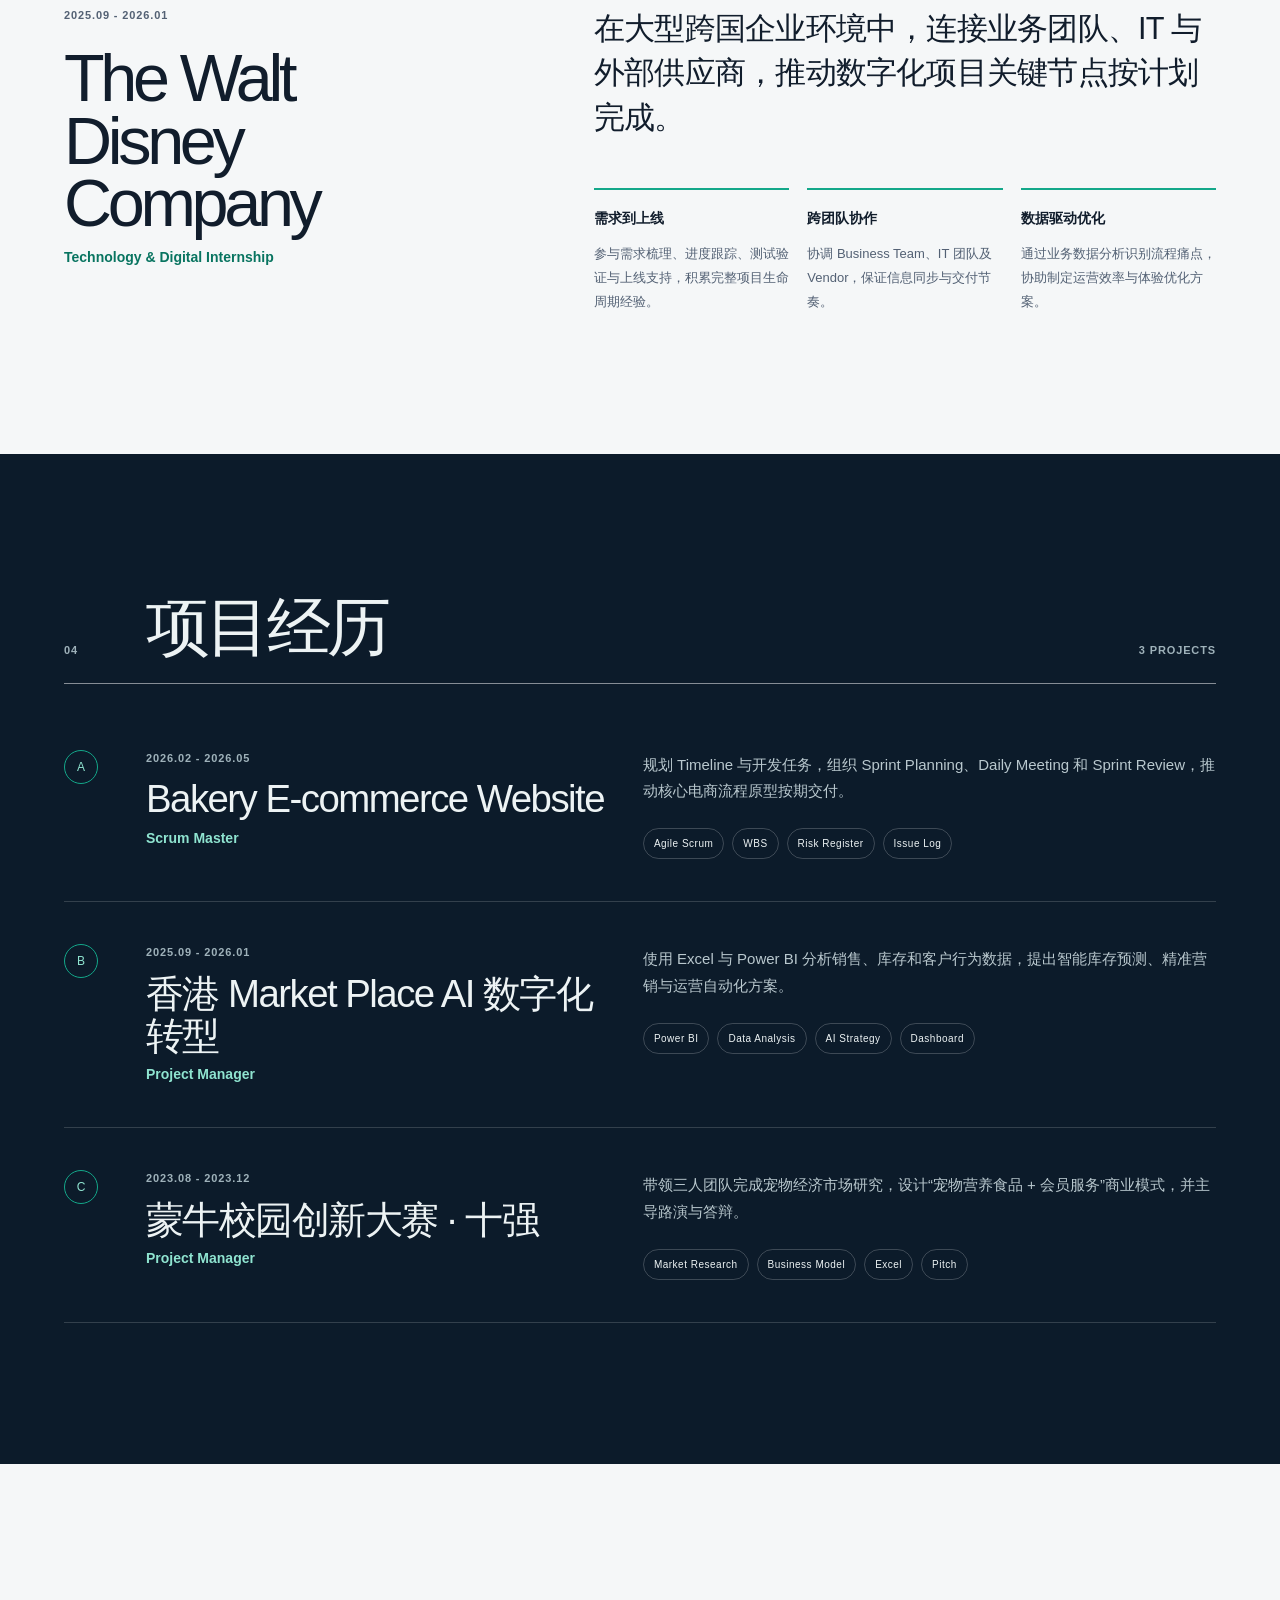
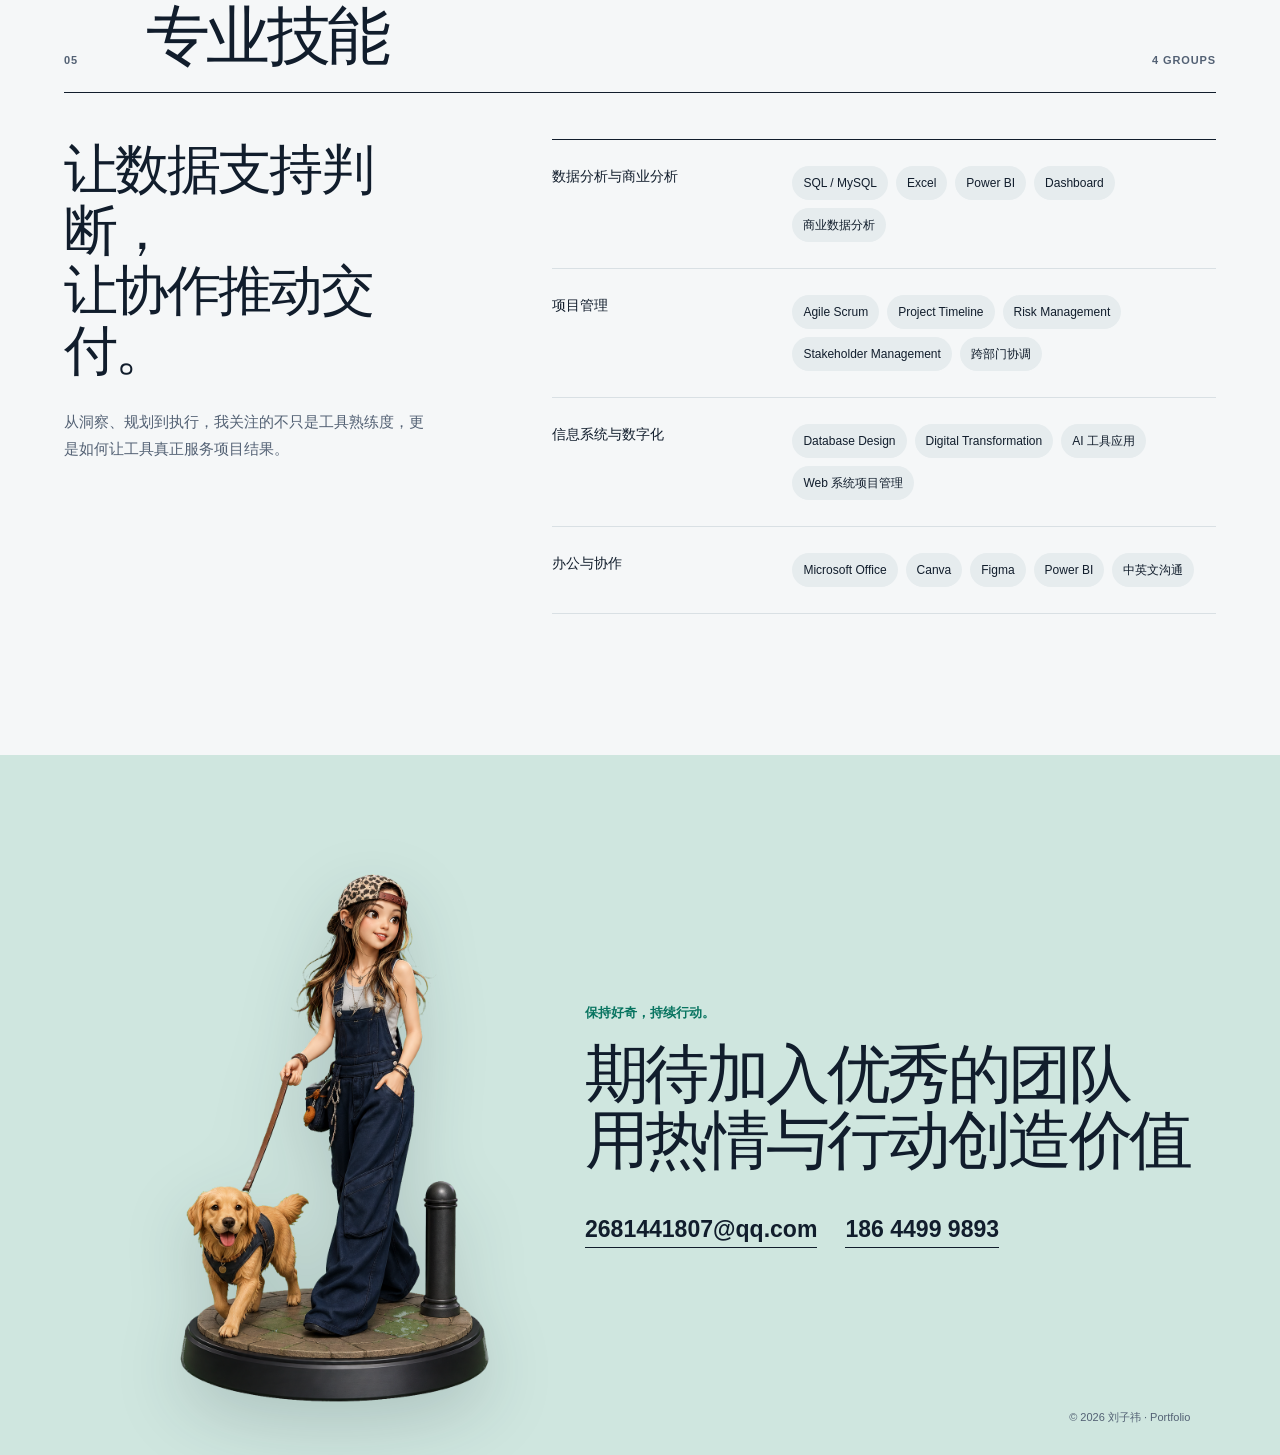
==== commit 36546c6a: "Refine footer career statement layout" ====
--- a/index.html
+++ b/index.html
@@ -1,3 +1,3 @@
 <!doctype html>
 <html lang="zh-CN"><head><meta charset="utf-8"><meta name="viewport" content="width=device-width, initial-scale=1"><link rel="stylesheet" href="./style.css" data-rsc-css-href="./style.css" data-precedence="vite-rsc/importer-resources"><title>刘子祎 | 数字化项目与商业分析</title><meta name="description" content="刘子祎的个人简历网站，聚焦数字化转型、项目管理、数据分析与跨团队协作。">
-</head><body><main><header class="site-header"><a class="wordmark" href="#top" aria-label="返回首页">ZIYI <span>LIU</span></a><nav aria-label="简历导航"><a href="#education">教育</a><a href="#campus">校园</a><a href="#internship">实习</a><a href="#projects">项目</a><a href="#skills">技能</a></nav><a class="contact-link" href="mailto:2681441807@qq.com">联系我</a></header><section class="hero pointer-zone" id="top"><div class="hero-copy"><p class="intro-line">项目管理 · 数据分析 · 数字化转型</p><h1>连接业务、数据与技术，<span class="echo-headline" style="--echo-x: 0.03px; --echo-y: -0.01px;"><span aria-hidden="true" class="echo-headline__layer" style="--echo-depth:5;--echo-alpha:0.060">把需求推进到落地。</span><span aria-hidden="true" class="echo-headline__layer" style="--echo-depth:4;--echo-alpha:0.074">把需求推进到落地。</span><span aria-hidden="true" class="echo-headline__layer" style="--echo-depth:3;--echo-alpha:0.097">把需求推进到落地。</span><span aria-hidden="true" class="echo-headline__layer" style="--echo-depth:2;--echo-alpha:0.139">把需求推进到落地。</span><span aria-hidden="true" class="echo-headline__layer" style="--echo-depth:1;--echo-alpha:0.246">把需求推进到落地。</span><span class="echo-headline__front">把需求推进到落地。</span></span></h1><p class="hero-summary">我是刘子祎，关注数字化项目如何从业务需求出发，通过数据洞察、跨团队协作与清晰的执行节奏，转化为真正可用的结果。</p><div class="hero-actions"><a class="primary-button" href="./liu-ziyi-resume.pdf" download="">下载完整简历</a><a class="text-button" href="#projects">查看项目经历</a></div><dl class="hero-facts"><div><dt>当前方向</dt><dd>IT Management</dd></div><div><dt>所在地</dt><dd>Hong Kong</dd></div></dl></div><div class="hero-visual"><span class="visual-orbit orbit-one"></span><span class="visual-orbit orbit-two"></span><div class="hero-character"><img src="./ip-working.png" alt="刘子祎的个人 IP 形象在电脑前工作" width="1086" height="1448" loading="eager" fetchpriority="high" decoding="async" data-nimg="1"></div><p class="visual-caption"><span>01</span> BUSINESS × DATA × TECHNOLOGY</p></div></section><div class="signal-strip" aria-label="核心能力"><span>BUSINESS</span><i></i><span>DATA</span><i></i><span>TECHNOLOGY</span><i></i><span>PROJECT DELIVERY</span></div><section class="resume-section pointer-zone" id="education"><div class="section-title"><span class="section-number">01</span><h2>教育经历</h2><span class="section-count">2 ENTRIES</span></div><div class="education-grid"><article class="education-card"><p class="period">2025.09 - 2026.10</p><h3>香港浸会大学</h3><p class="role-line">信息技术管理 · 硕士</p><p class="body-copy">主修 Python、SQL 数据分析、AI for Digital Transformation、Digital Experience Design 与 Business Intelligence。</p><p class="note-line">IELTS 6.5 · CET-4 · CET-6</p></article><article class="education-card"><p class="period">2021.09 - 2025.06</p><h3>吉林财经大学</h3><p class="role-line">电子商务 · 本科</p><p class="body-copy">主修 Java 编程、数据分析、市场营销与人力资源管理。</p><p class="note-line">校级一等奖学金 · 院级一等奖学金 · 优秀学生干部</p></article></div></section><section class="resume-section campus-section pointer-zone" id="campus"><div class="section-title"><span class="section-number">02</span><h2>在校经历</h2><span class="section-count">2 ENTRIES</span></div><div class="campus-layout"><div class="campus-image"><img src="./ip-climbing.png" alt="个人 IP 形象正在攀岩，象征持续成长" width="1086" height="1448" loading="lazy" decoding="async" data-nimg="1"><p>持续向上，也懂得协作借力。</p></div><div class="campus-list"><article class="timeline-item"><p class="period">2021.10 - 2023.08</p><h3>院学生会秘书处干事</h3><p class="role-line">吉林财经大学</p><ul><li>组织迎新晚会、校园文化节、运动会等重点活动，累计服务师生 1000+ 人次。</li><li>负责方案策划、资源协调、现场执行与复盘，提升跨部门筹备效率。</li><li>获评院级优秀学生干部，并多次参与校级大型活动组织工作。</li></ul></article><article class="timeline-item"><p class="period">2021.10 - 2025.06</p><h3>班级学习委员</h3><p class="role-line">吉林财经大学</p><ul><li>连续任职近四年，负责课程信息传递、学习反馈收集与班级事务管理。</li><li>组织学习经验分享、考前辅导与学习规划活动，推动形成积极学习氛围。</li><li>协助辅导员开展班会及学生活动，强化沟通、协作与团队管理能力。</li></ul></article></div></div></section><section class="resume-section internship-section pointer-zone" id="internship"><div class="section-title"><span class="section-number">03</span><h2>实习经历</h2><span class="section-count">1 ENTRY</span></div><article class="internship-feature"><div class="internship-heading"><p class="period">2025.09 - 2026.01</p><h3>The Walt Disney Company</h3><p class="role-line">Technology &amp; Digital Internship</p></div><div class="internship-content"><p class="lead-copy">在大型跨国企业环境中，连接业务团队、IT 与外部供应商，推动数字化项目关键节点按计划完成。</p><div class="impact-grid"><p><strong>需求到上线</strong><span>参与需求梳理、进度跟踪、测试验证与上线支持，积累完整项目生命周期经验。</span></p><p><strong>跨团队协作</strong><span>协调 Business Team、IT 团队及 Vendor，保证信息同步与交付节奏。</span></p><p><strong>数据驱动优化</strong><span>通过业务数据分析识别流程痛点，协助制定运营效率与体验优化方案。</span></p></div></div></article></section><section class="resume-section project-section pointer-zone" id="projects"><div class="section-title"><span class="section-number">04</span><h2>项目经历</h2><span class="section-count">3 PROJECTS</span></div><div class="project-list"><article class="project-row"><span class="project-index">A</span><div class="project-main"><p class="period">2026.02 - 2026.05</p><h3>Bakery E-commerce Website</h3><p class="role-line">Scrum Master</p></div><div class="project-detail"><p>规划 Timeline 与开发任务，组织 Sprint Planning、Daily Meeting 和 Sprint Review，推动核心电商流程原型按期交付。</p><div class="tag-list"><span>Agile Scrum</span><span>WBS</span><span>Risk Register</span><span>Issue Log</span></div></div></article><article class="project-row"><span class="project-index">B</span><div class="project-main"><p class="period">2025.09 - 2026.01</p><h3>香港 Market Place AI 数字化转型</h3><p class="role-line">Project Manager</p></div><div class="project-detail"><p>使用 Excel 与 Power BI 分析销售、库存和客户行为数据，提出智能库存预测、精准营销与运营自动化方案。</p><div class="tag-list"><span>Power BI</span><span>Data Analysis</span><span>AI Strategy</span><span>Dashboard</span></div></div></article><article class="project-row"><span class="project-index">C</span><div class="project-main"><p class="period">2023.08 - 2023.12</p><h3>蒙牛校园创新大赛 · 十强</h3><p class="role-line">Project Manager</p></div><div class="project-detail"><p>带领三人团队完成宠物经济市场研究，设计“宠物营养食品 + 会员服务”商业模式，并主导路演与答辩。</p><div class="tag-list"><span>Market Research</span><span>Business Model</span><span>Excel</span><span>Pitch</span></div></div></article></div></section><section class="resume-section skill-section pointer-zone" id="skills"><div class="section-title"><span class="section-number">05</span><h2>专业技能</h2><span class="section-count">4 GROUPS</span></div><div class="skills-layout"><div class="skills-intro"><h3>让数据支持判断，<br>让协作推动交付。</h3><p>从洞察、规划到执行，我关注的不只是工具熟练度，更是如何让工具真正服务项目结果。</p></div><div class="skill-groups"><article><h4>数据分析与商业分析</h4><div><span>SQL / MySQL</span><span>Excel</span><span>Power BI</span><span>Dashboard</span><span>商业数据分析</span></div></article><article><h4>项目管理</h4><div><span>Agile Scrum</span><span>Project Timeline</span><span>Risk Management</span><span>Stakeholder Management</span><span>跨部门协调</span></div></article><article><h4>信息系统与数字化</h4><div><span>Database Design</span><span>Digital Transformation</span><span>AI 工具应用</span><span>Web 系统项目管理</span></div></article><article><h4>办公与协作</h4><div><span>Microsoft Office</span><span>Canva</span><span>Figma</span><span>Power BI</span><span>中英文沟通</span></div></article></div></div></section><footer class="pointer-zone"><div class="footer-figure"><img src="./ip-walking.png" alt="个人 IP 形象与金毛犬散步" width="1086" height="1448" loading="lazy" decoding="async" data-nimg="1"></div><div class="footer-copy"><p>保持好奇，持续行动。</p><h2>期待加入优秀的团队，<br>用热情与行动创造价值。</h2><div class="footer-links"><a href="mailto:2681441807@qq.com">2681441807@qq.com</a><a href="tel:18644999893">186 4499 9893</a></div></div><p class="copyright">© 2026 刘子祎 · Portfolio</p></footer></main><script src="./pointer.js"></script></body><div id="codex-browser-sidebar-comments-root" style="position: fixed; inset: 0px; pointer-events: none; z-index: 2147483647;"></div></html>+</head><body><main><header class="site-header"><a class="wordmark" href="#top" aria-label="返回首页">ZIYI <span>LIU</span></a><nav aria-label="简历导航"><a href="#education">教育</a><a href="#campus">校园</a><a href="#internship">实习</a><a href="#projects">项目</a><a href="#skills">技能</a></nav><a class="contact-link" href="mailto:2681441807@qq.com">联系我</a></header><section class="hero pointer-zone" id="top"><div class="hero-copy"><p class="intro-line">项目管理 · 数据分析 · 数字化转型</p><h1>连接业务、数据与技术，<span class="echo-headline" style="--echo-x: 0.03px; --echo-y: -0.01px;"><span aria-hidden="true" class="echo-headline__layer" style="--echo-depth:5;--echo-alpha:0.060">把需求推进到落地。</span><span aria-hidden="true" class="echo-headline__layer" style="--echo-depth:4;--echo-alpha:0.074">把需求推进到落地。</span><span aria-hidden="true" class="echo-headline__layer" style="--echo-depth:3;--echo-alpha:0.097">把需求推进到落地。</span><span aria-hidden="true" class="echo-headline__layer" style="--echo-depth:2;--echo-alpha:0.139">把需求推进到落地。</span><span aria-hidden="true" class="echo-headline__layer" style="--echo-depth:1;--echo-alpha:0.246">把需求推进到落地。</span><span class="echo-headline__front">把需求推进到落地。</span></span></h1><p class="hero-summary">我是刘子祎，关注数字化项目如何从业务需求出发，通过数据洞察、跨团队协作与清晰的执行节奏，转化为真正可用的结果。</p><div class="hero-actions"><a class="primary-button" href="./liu-ziyi-resume.pdf" download="">下载完整简历</a><a class="text-button" href="#projects">查看项目经历</a></div><dl class="hero-facts"><div><dt>当前方向</dt><dd>IT Management</dd></div><div><dt>所在地</dt><dd>Hong Kong</dd></div></dl></div><div class="hero-visual"><span class="visual-orbit orbit-one"></span><span class="visual-orbit orbit-two"></span><div class="hero-character"><img src="./ip-working.png" alt="刘子祎的个人 IP 形象在电脑前工作" width="1086" height="1448" loading="eager" fetchpriority="high" decoding="async" data-nimg="1"></div><p class="visual-caption"><span>01</span> BUSINESS × DATA × TECHNOLOGY</p></div></section><div class="signal-strip" aria-label="核心能力"><span>BUSINESS</span><i></i><span>DATA</span><i></i><span>TECHNOLOGY</span><i></i><span>PROJECT DELIVERY</span></div><section class="resume-section pointer-zone" id="education"><div class="section-title"><span class="section-number">01</span><h2>教育经历</h2><span class="section-count">2 ENTRIES</span></div><div class="education-grid"><article class="education-card"><p class="period">2025.09 - 2026.10</p><h3>香港浸会大学</h3><p class="role-line">信息技术管理 · 硕士</p><p class="body-copy">主修 Python、SQL 数据分析、AI for Digital Transformation、Digital Experience Design 与 Business Intelligence。</p><p class="note-line">IELTS 6.5 · CET-4 · CET-6</p></article><article class="education-card"><p class="period">2021.09 - 2025.06</p><h3>吉林财经大学</h3><p class="role-line">电子商务 · 本科</p><p class="body-copy">主修 Java 编程、数据分析、市场营销与人力资源管理。</p><p class="note-line">校级一等奖学金 · 院级一等奖学金 · 优秀学生干部</p></article></div></section><section class="resume-section campus-section pointer-zone" id="campus"><div class="section-title"><span class="section-number">02</span><h2>在校经历</h2><span class="section-count">2 ENTRIES</span></div><div class="campus-layout"><div class="campus-image"><img src="./ip-climbing.png" alt="个人 IP 形象正在攀岩，象征持续成长" width="1086" height="1448" loading="lazy" decoding="async" data-nimg="1"><p>持续向上，也懂得协作借力。</p></div><div class="campus-list"><article class="timeline-item"><p class="period">2021.10 - 2023.08</p><h3>院学生会秘书处干事</h3><p class="role-line">吉林财经大学</p><ul><li>组织迎新晚会、校园文化节、运动会等重点活动，累计服务师生 1000+ 人次。</li><li>负责方案策划、资源协调、现场执行与复盘，提升跨部门筹备效率。</li><li>获评院级优秀学生干部，并多次参与校级大型活动组织工作。</li></ul></article><article class="timeline-item"><p class="period">2021.10 - 2025.06</p><h3>班级学习委员</h3><p class="role-line">吉林财经大学</p><ul><li>连续任职近四年，负责课程信息传递、学习反馈收集与班级事务管理。</li><li>组织学习经验分享、考前辅导与学习规划活动，推动形成积极学习氛围。</li><li>协助辅导员开展班会及学生活动，强化沟通、协作与团队管理能力。</li></ul></article></div></div></section><section class="resume-section internship-section pointer-zone" id="internship"><div class="section-title"><span class="section-number">03</span><h2>实习经历</h2><span class="section-count">1 ENTRY</span></div><article class="internship-feature"><div class="internship-heading"><p class="period">2025.09 - 2026.01</p><h3>The Walt Disney Company</h3><p class="role-line">Technology &amp; Digital Internship</p></div><div class="internship-content"><p class="lead-copy">在大型跨国企业环境中，连接业务团队、IT 与外部供应商，推动数字化项目关键节点按计划完成。</p><div class="impact-grid"><p><strong>需求到上线</strong><span>参与需求梳理、进度跟踪、测试验证与上线支持，积累完整项目生命周期经验。</span></p><p><strong>跨团队协作</strong><span>协调 Business Team、IT 团队及 Vendor，保证信息同步与交付节奏。</span></p><p><strong>数据驱动优化</strong><span>通过业务数据分析识别流程痛点，协助制定运营效率与体验优化方案。</span></p></div></div></article></section><section class="resume-section project-section pointer-zone" id="projects"><div class="section-title"><span class="section-number">04</span><h2>项目经历</h2><span class="section-count">3 PROJECTS</span></div><div class="project-list"><article class="project-row"><span class="project-index">A</span><div class="project-main"><p class="period">2026.02 - 2026.05</p><h3>Bakery E-commerce Website</h3><p class="role-line">Scrum Master</p></div><div class="project-detail"><p>规划 Timeline 与开发任务，组织 Sprint Planning、Daily Meeting 和 Sprint Review，推动核心电商流程原型按期交付。</p><div class="tag-list"><span>Agile Scrum</span><span>WBS</span><span>Risk Register</span><span>Issue Log</span></div></div></article><article class="project-row"><span class="project-index">B</span><div class="project-main"><p class="period">2025.09 - 2026.01</p><h3>香港 Market Place AI 数字化转型</h3><p class="role-line">Project Manager</p></div><div class="project-detail"><p>使用 Excel 与 Power BI 分析销售、库存和客户行为数据，提出智能库存预测、精准营销与运营自动化方案。</p><div class="tag-list"><span>Power BI</span><span>Data Analysis</span><span>AI Strategy</span><span>Dashboard</span></div></div></article><article class="project-row"><span class="project-index">C</span><div class="project-main"><p class="period">2023.08 - 2023.12</p><h3>蒙牛校园创新大赛 · 十强</h3><p class="role-line">Project Manager</p></div><div class="project-detail"><p>带领三人团队完成宠物经济市场研究，设计“宠物营养食品 + 会员服务”商业模式，并主导路演与答辩。</p><div class="tag-list"><span>Market Research</span><span>Business Model</span><span>Excel</span><span>Pitch</span></div></div></article></div></section><section class="resume-section skill-section pointer-zone" id="skills"><div class="section-title"><span class="section-number">05</span><h2>专业技能</h2><span class="section-count">4 GROUPS</span></div><div class="skills-layout"><div class="skills-intro"><h3>让数据支持判断，<br>让协作推动交付。</h3><p>从洞察、规划到执行，我关注的不只是工具熟练度，更是如何让工具真正服务项目结果。</p></div><div class="skill-groups"><article><h4>数据分析与商业分析</h4><div><span>SQL / MySQL</span><span>Excel</span><span>Power BI</span><span>Dashboard</span><span>商业数据分析</span></div></article><article><h4>项目管理</h4><div><span>Agile Scrum</span><span>Project Timeline</span><span>Risk Management</span><span>Stakeholder Management</span><span>跨部门协调</span></div></article><article><h4>信息系统与数字化</h4><div><span>Database Design</span><span>Digital Transformation</span><span>AI 工具应用</span><span>Web 系统项目管理</span></div></article><article><h4>办公与协作</h4><div><span>Microsoft Office</span><span>Canva</span><span>Figma</span><span>Power BI</span><span>中英文沟通</span></div></article></div></div></section><footer class="pointer-zone"><div class="footer-figure"><img src="./ip-walking.png" alt="个人 IP 形象与金毛犬散步" width="1086" height="1448" loading="lazy" decoding="async" data-nimg="1"></div><div class="footer-copy"><p>保持好奇，持续行动。</p><h2><span>期待加入优秀的团队</span><span>用热情与行动创造价值</span></h2><div class="footer-links"><a href="mailto:2681441807@qq.com">2681441807@qq.com</a><a href="tel:18644999893">186 4499 9893</a></div></div><p class="copyright">© 2026 刘子祎 · Portfolio</p></footer></main><script src="./pointer.js"></script></body><div id="codex-browser-sidebar-comments-root" style="position: fixed; inset: 0px; pointer-events: none; z-index: 2147483647;"></div></html>
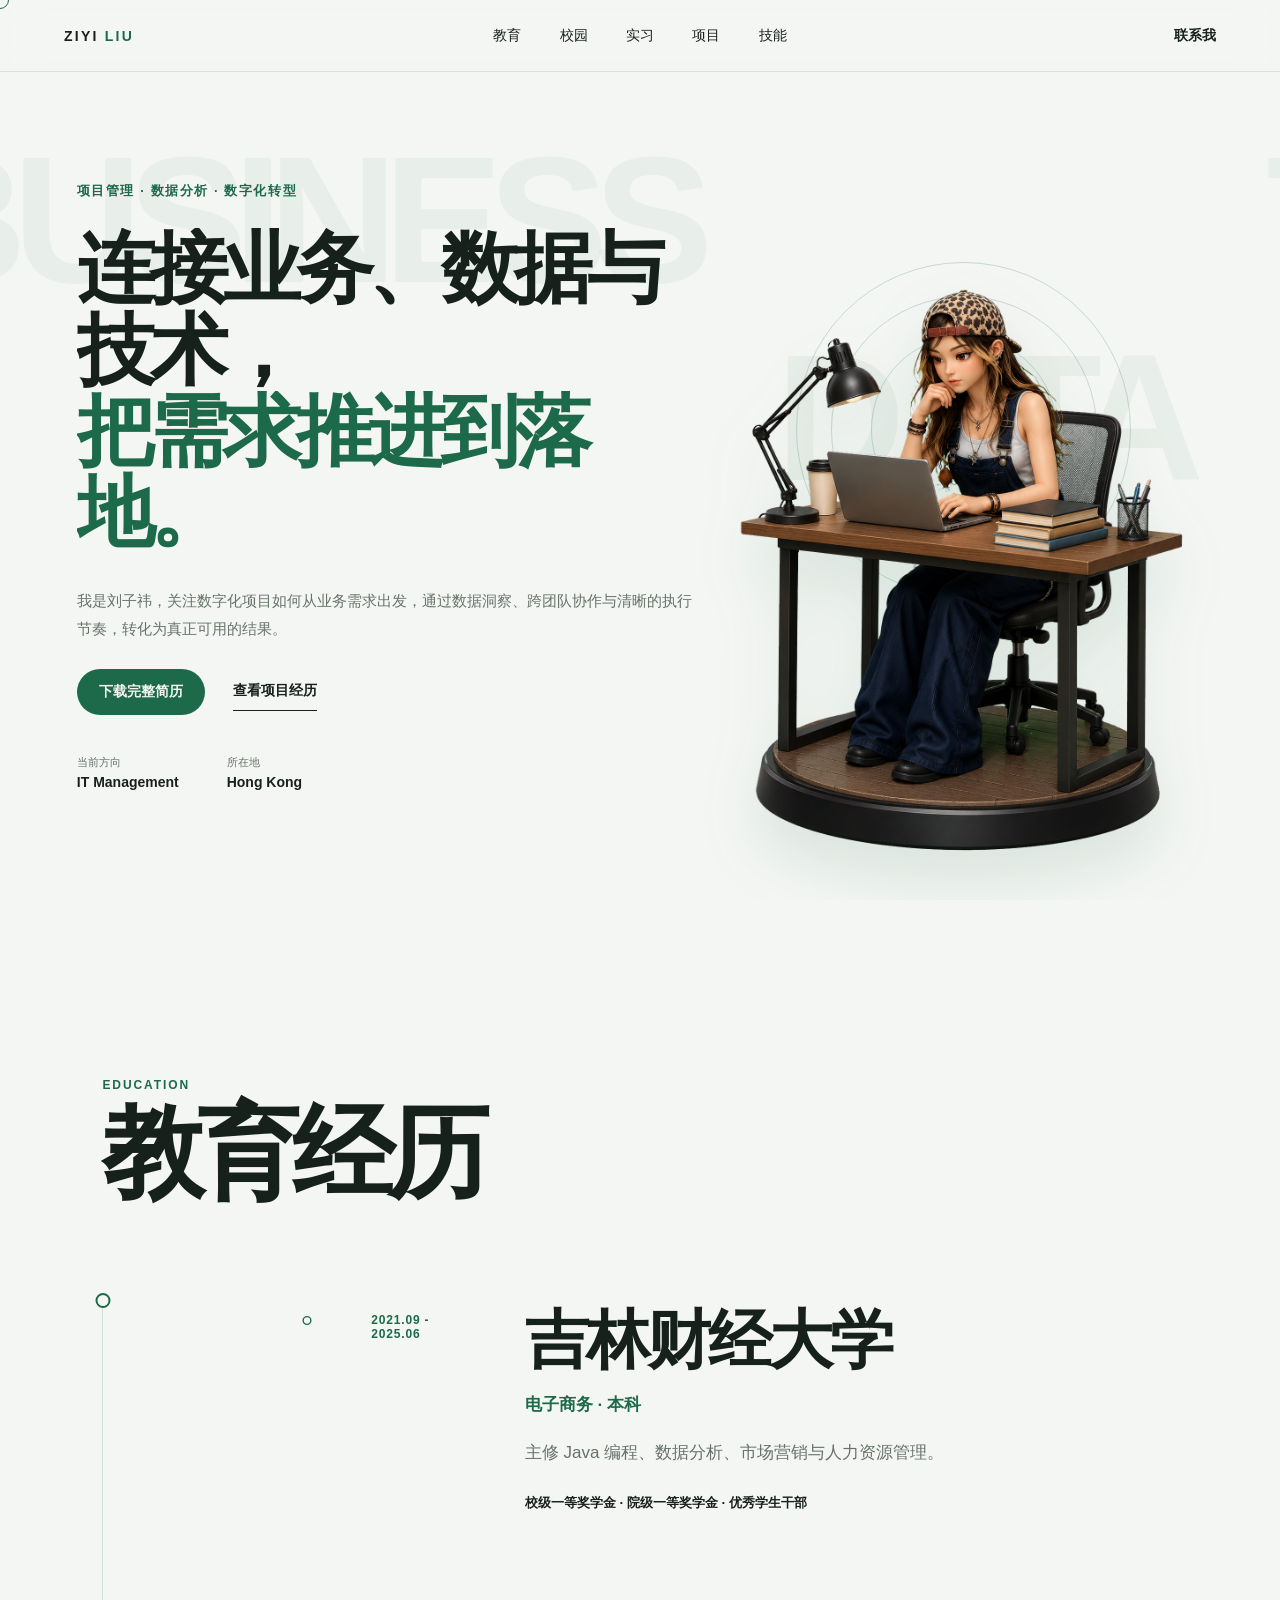
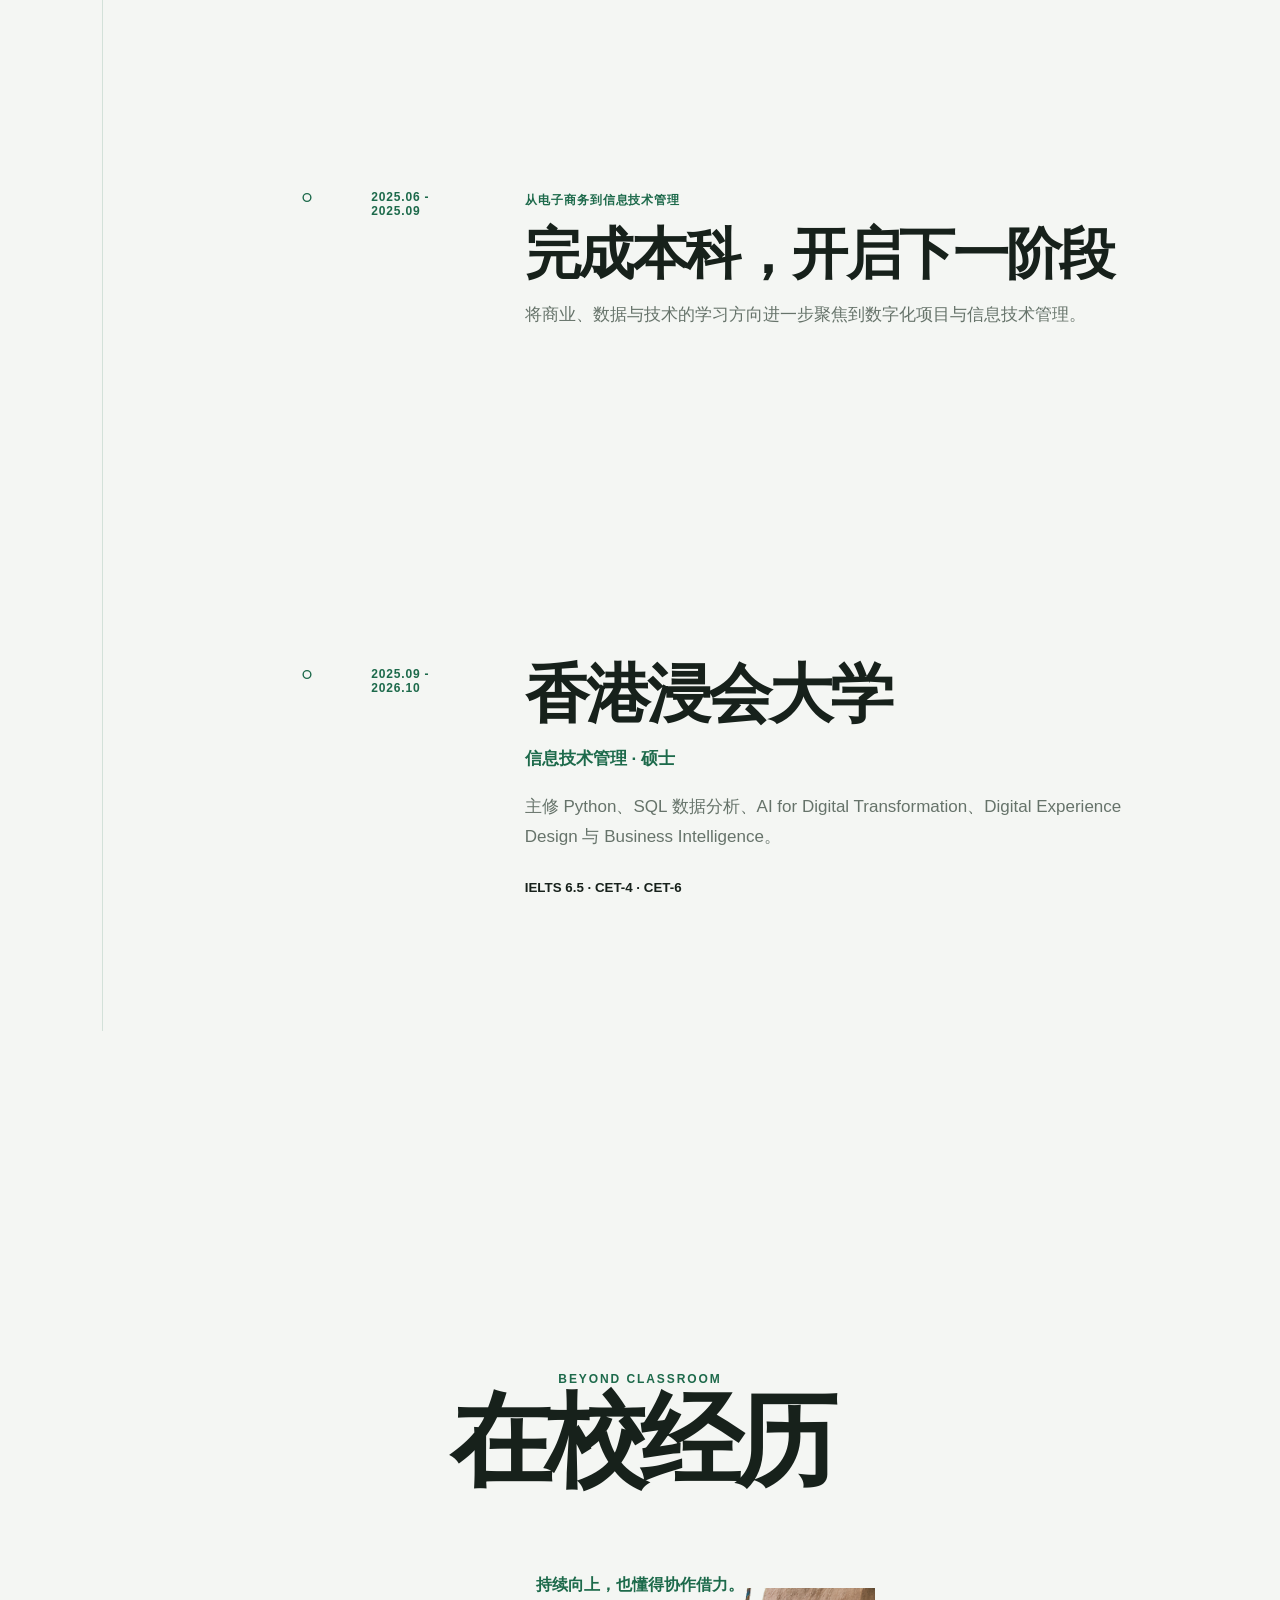
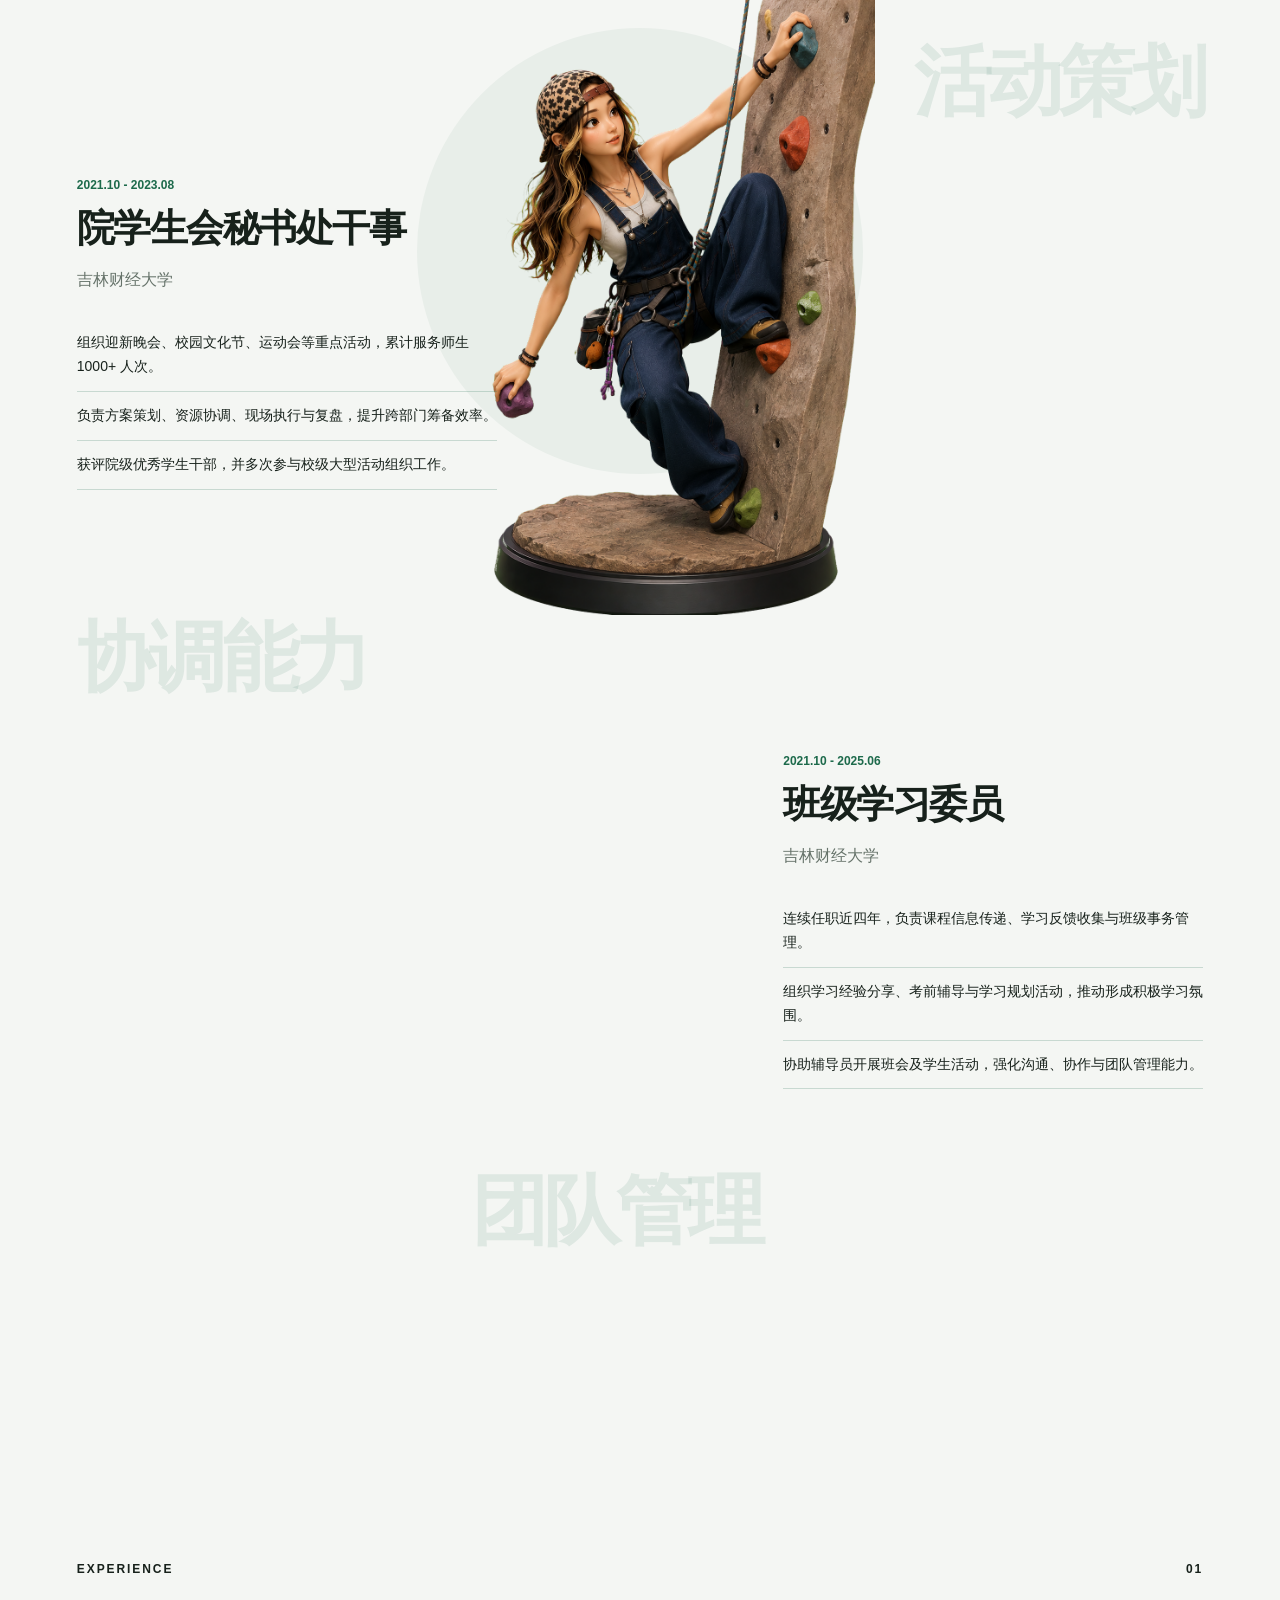
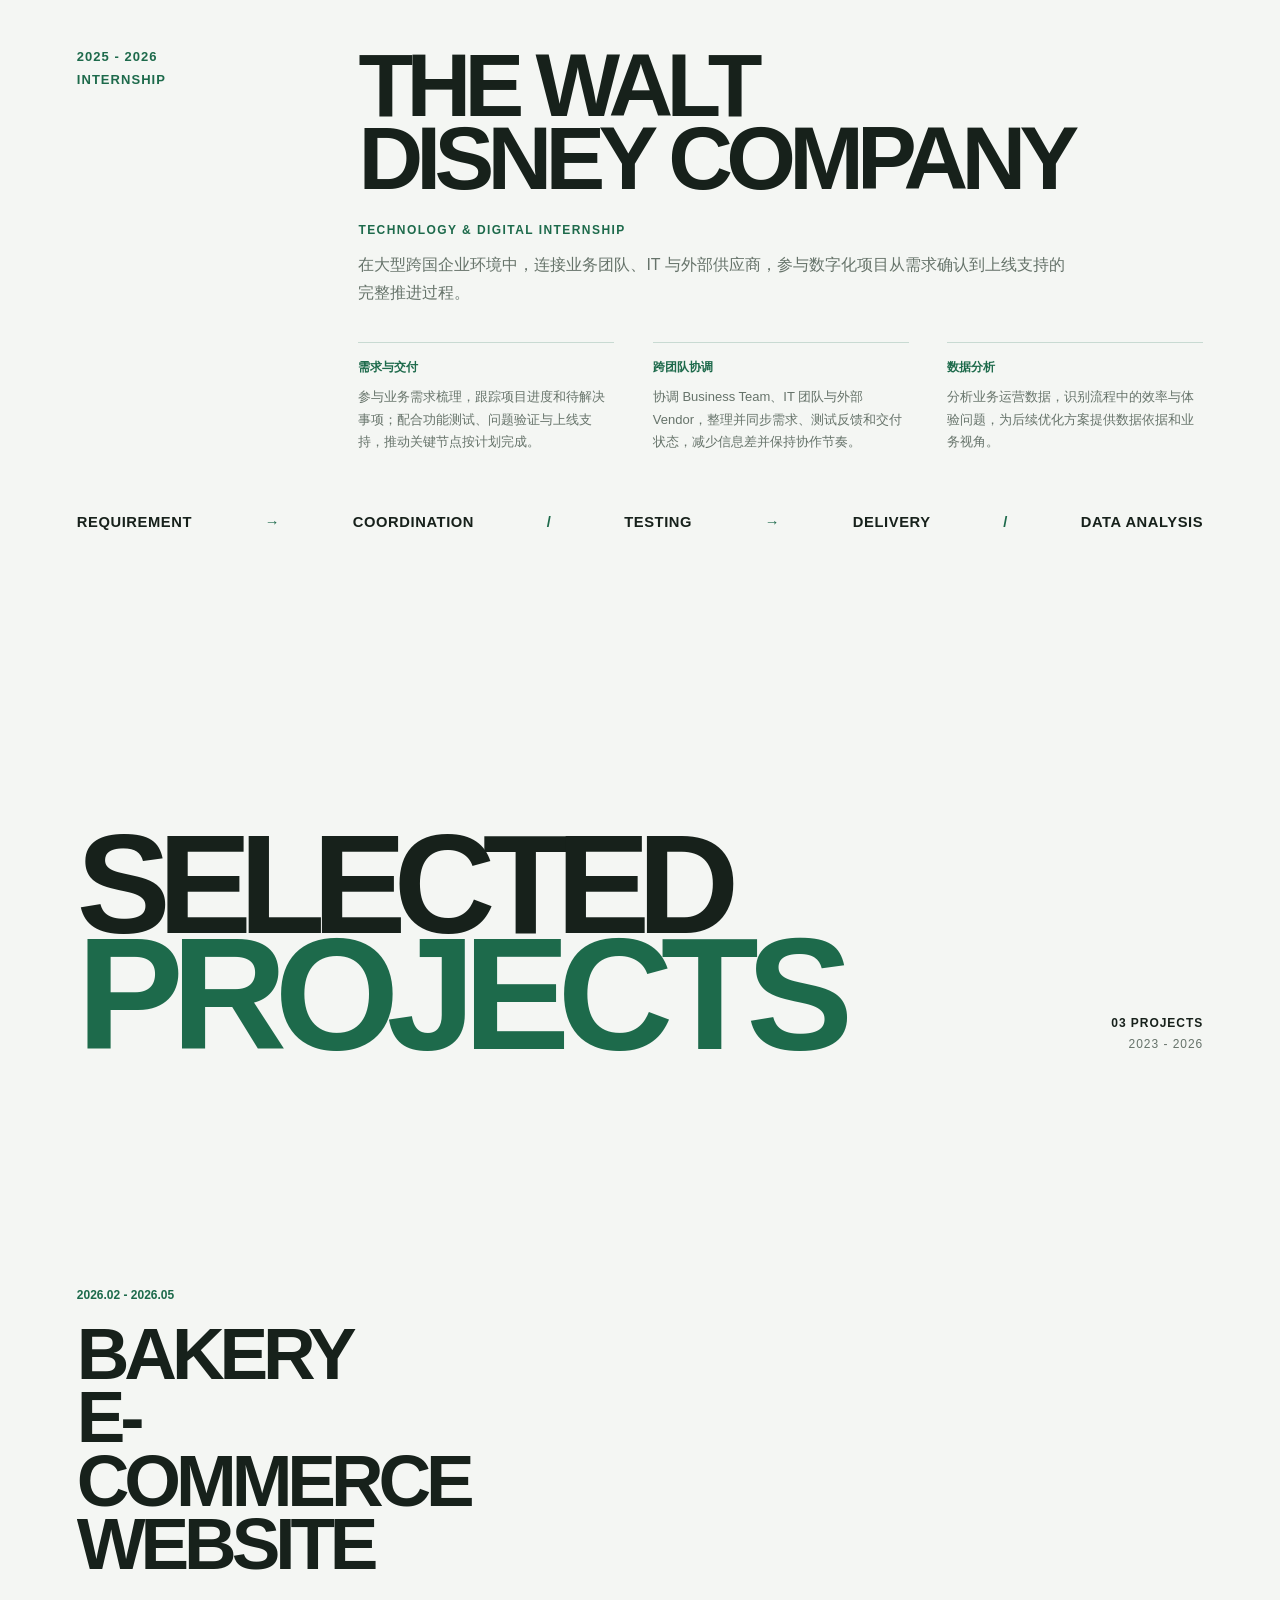
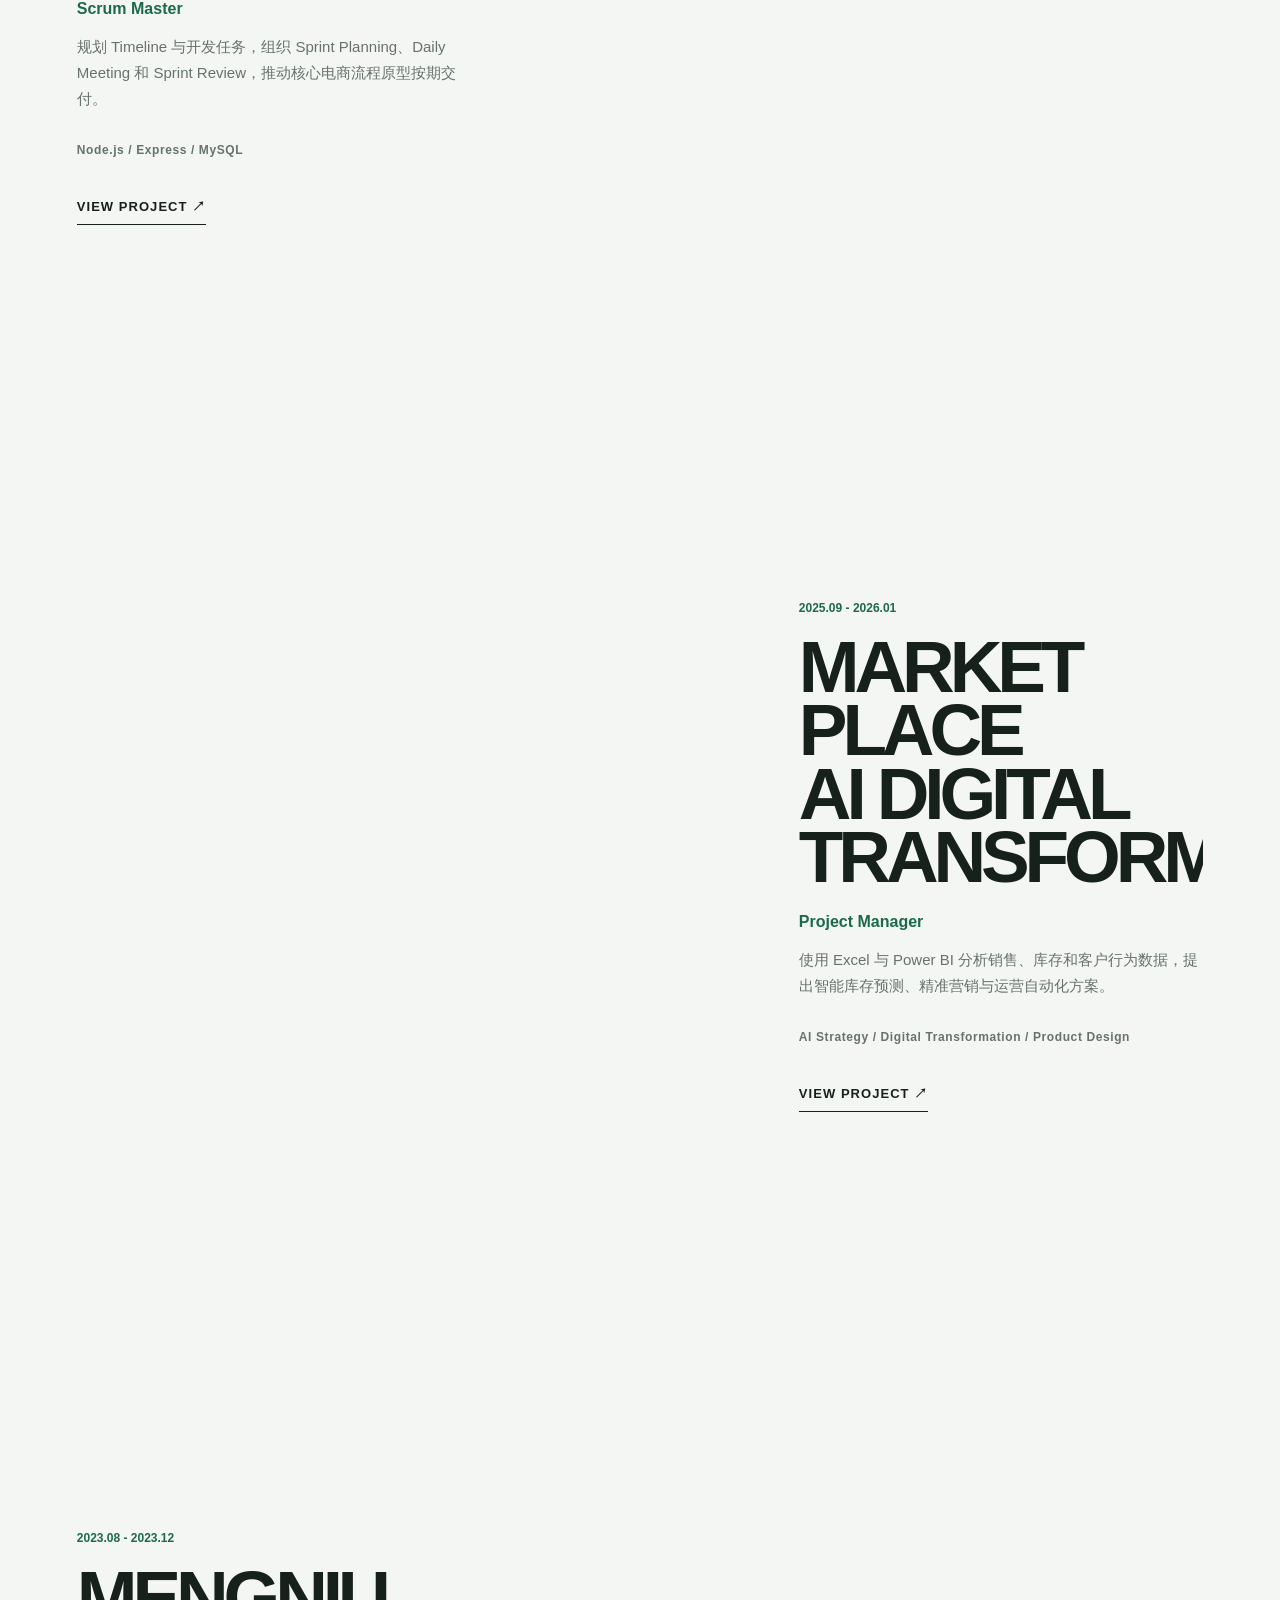
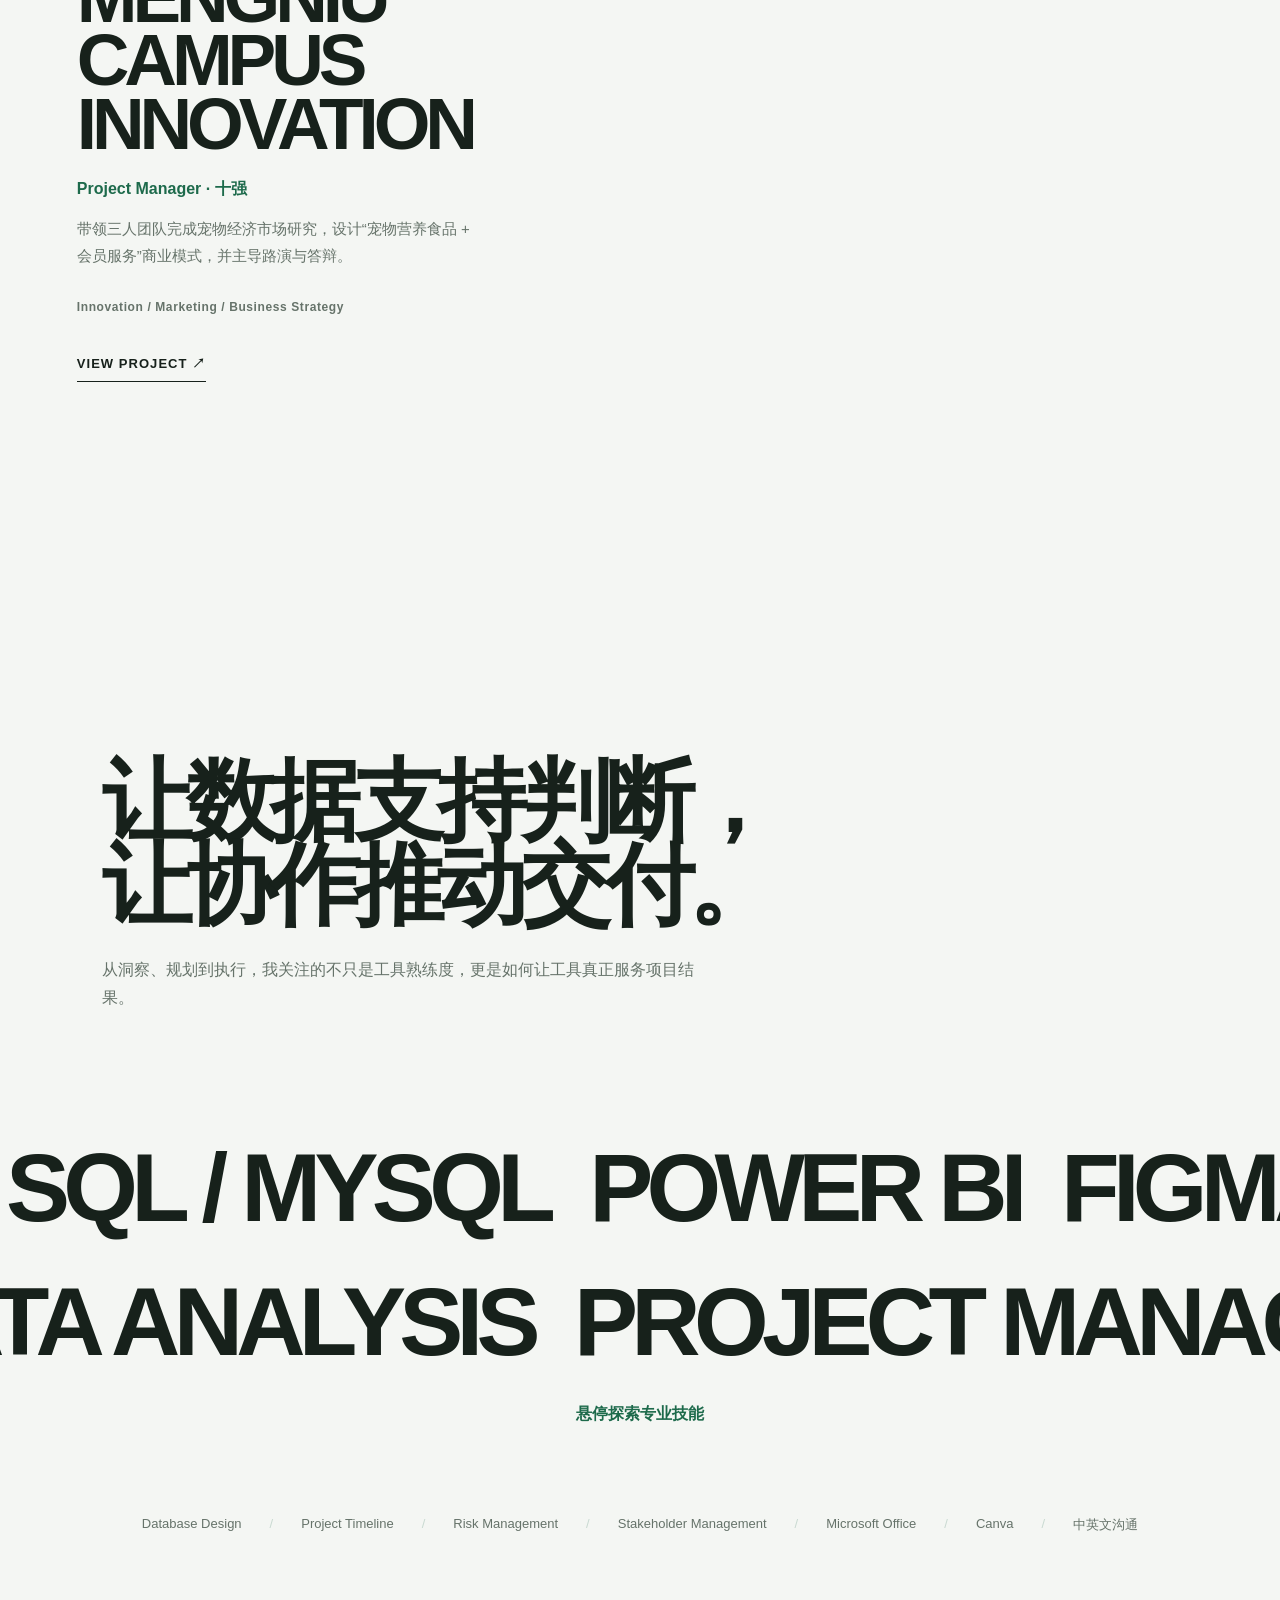
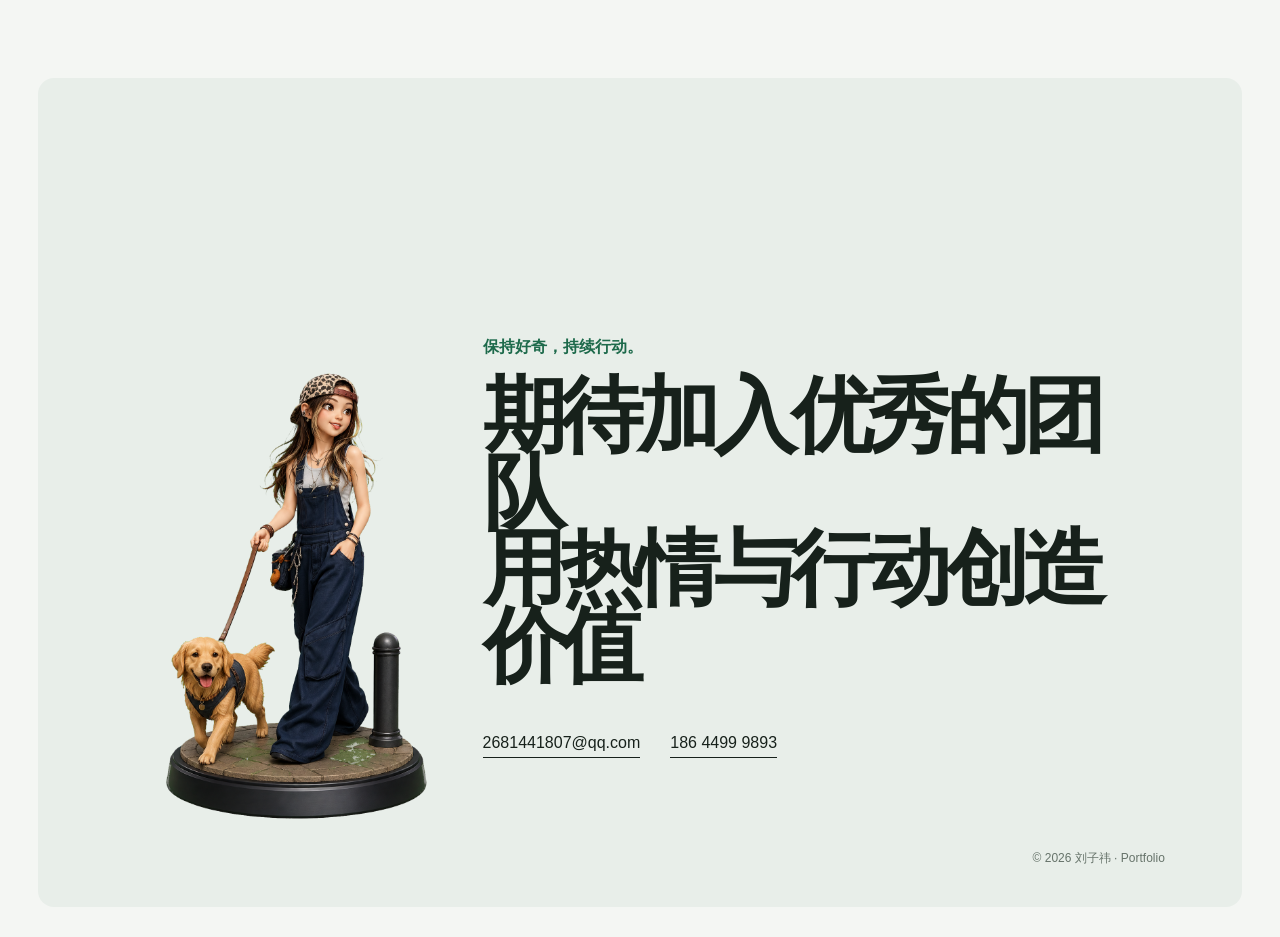
==== commit 48a183d6: "Publish interactive portfolio redesign" ====
--- a/index.html
+++ b/index.html
@@ -1,3 +1,188 @@
 <!doctype html>
-<html lang="zh-CN"><head><meta charset="utf-8"><meta name="viewport" content="width=device-width, initial-scale=1"><link rel="stylesheet" href="./style.css" data-rsc-css-href="./style.css" data-precedence="vite-rsc/importer-resources"><title>刘子祎 | 数字化项目与商业分析</title><meta name="description" content="刘子祎的个人简历网站，聚焦数字化转型、项目管理、数据分析与跨团队协作。">
-</head><body><main><header class="site-header"><a class="wordmark" href="#top" aria-label="返回首页">ZIYI <span>LIU</span></a><nav aria-label="简历导航"><a href="#education">教育</a><a href="#campus">校园</a><a href="#internship">实习</a><a href="#projects">项目</a><a href="#skills">技能</a></nav><a class="contact-link" href="mailto:2681441807@qq.com">联系我</a></header><section class="hero pointer-zone" id="top"><div class="hero-copy"><p class="intro-line">项目管理 · 数据分析 · 数字化转型</p><h1>连接业务、数据与技术，<span class="echo-headline" style="--echo-x: 0.03px; --echo-y: -0.01px;"><span aria-hidden="true" class="echo-headline__layer" style="--echo-depth:5;--echo-alpha:0.060">把需求推进到落地。</span><span aria-hidden="true" class="echo-headline__layer" style="--echo-depth:4;--echo-alpha:0.074">把需求推进到落地。</span><span aria-hidden="true" class="echo-headline__layer" style="--echo-depth:3;--echo-alpha:0.097">把需求推进到落地。</span><span aria-hidden="true" class="echo-headline__layer" style="--echo-depth:2;--echo-alpha:0.139">把需求推进到落地。</span><span aria-hidden="true" class="echo-headline__layer" style="--echo-depth:1;--echo-alpha:0.246">把需求推进到落地。</span><span class="echo-headline__front">把需求推进到落地。</span></span></h1><p class="hero-summary">我是刘子祎，关注数字化项目如何从业务需求出发，通过数据洞察、跨团队协作与清晰的执行节奏，转化为真正可用的结果。</p><div class="hero-actions"><a class="primary-button" href="./liu-ziyi-resume.pdf" download="">下载完整简历</a><a class="text-button" href="#projects">查看项目经历</a></div><dl class="hero-facts"><div><dt>当前方向</dt><dd>IT Management</dd></div><div><dt>所在地</dt><dd>Hong Kong</dd></div></dl></div><div class="hero-visual"><span class="visual-orbit orbit-one"></span><span class="visual-orbit orbit-two"></span><div class="hero-character"><img src="./ip-working.png" alt="刘子祎的个人 IP 形象在电脑前工作" width="1086" height="1448" loading="eager" fetchpriority="high" decoding="async" data-nimg="1"></div><p class="visual-caption"><span>01</span> BUSINESS × DATA × TECHNOLOGY</p></div></section><div class="signal-strip" aria-label="核心能力"><span>BUSINESS</span><i></i><span>DATA</span><i></i><span>TECHNOLOGY</span><i></i><span>PROJECT DELIVERY</span></div><section class="resume-section pointer-zone" id="education"><div class="section-title"><span class="section-number">01</span><h2>教育经历</h2><span class="section-count">2 ENTRIES</span></div><div class="education-grid"><article class="education-card"><p class="period">2025.09 - 2026.10</p><h3>香港浸会大学</h3><p class="role-line">信息技术管理 · 硕士</p><p class="body-copy">主修 Python、SQL 数据分析、AI for Digital Transformation、Digital Experience Design 与 Business Intelligence。</p><p class="note-line">IELTS 6.5 · CET-4 · CET-6</p></article><article class="education-card"><p class="period">2021.09 - 2025.06</p><h3>吉林财经大学</h3><p class="role-line">电子商务 · 本科</p><p class="body-copy">主修 Java 编程、数据分析、市场营销与人力资源管理。</p><p class="note-line">校级一等奖学金 · 院级一等奖学金 · 优秀学生干部</p></article></div></section><section class="resume-section campus-section pointer-zone" id="campus"><div class="section-title"><span class="section-number">02</span><h2>在校经历</h2><span class="section-count">2 ENTRIES</span></div><div class="campus-layout"><div class="campus-image"><img src="./ip-climbing.png" alt="个人 IP 形象正在攀岩，象征持续成长" width="1086" height="1448" loading="lazy" decoding="async" data-nimg="1"><p>持续向上，也懂得协作借力。</p></div><div class="campus-list"><article class="timeline-item"><p class="period">2021.10 - 2023.08</p><h3>院学生会秘书处干事</h3><p class="role-line">吉林财经大学</p><ul><li>组织迎新晚会、校园文化节、运动会等重点活动，累计服务师生 1000+ 人次。</li><li>负责方案策划、资源协调、现场执行与复盘，提升跨部门筹备效率。</li><li>获评院级优秀学生干部，并多次参与校级大型活动组织工作。</li></ul></article><article class="timeline-item"><p class="period">2021.10 - 2025.06</p><h3>班级学习委员</h3><p class="role-line">吉林财经大学</p><ul><li>连续任职近四年，负责课程信息传递、学习反馈收集与班级事务管理。</li><li>组织学习经验分享、考前辅导与学习规划活动，推动形成积极学习氛围。</li><li>协助辅导员开展班会及学生活动，强化沟通、协作与团队管理能力。</li></ul></article></div></div></section><section class="resume-section internship-section pointer-zone" id="internship"><div class="section-title"><span class="section-number">03</span><h2>实习经历</h2><span class="section-count">1 ENTRY</span></div><article class="internship-feature"><div class="internship-heading"><p class="period">2025.09 - 2026.01</p><h3>The Walt Disney Company</h3><p class="role-line">Technology &amp; Digital Internship</p></div><div class="internship-content"><p class="lead-copy">在大型跨国企业环境中，连接业务团队、IT 与外部供应商，推动数字化项目关键节点按计划完成。</p><div class="impact-grid"><p><strong>需求到上线</strong><span>参与需求梳理、进度跟踪、测试验证与上线支持，积累完整项目生命周期经验。</span></p><p><strong>跨团队协作</strong><span>协调 Business Team、IT 团队及 Vendor，保证信息同步与交付节奏。</span></p><p><strong>数据驱动优化</strong><span>通过业务数据分析识别流程痛点，协助制定运营效率与体验优化方案。</span></p></div></div></article></section><section class="resume-section project-section pointer-zone" id="projects"><div class="section-title"><span class="section-number">04</span><h2>项目经历</h2><span class="section-count">3 PROJECTS</span></div><div class="project-list"><article class="project-row"><span class="project-index">A</span><div class="project-main"><p class="period">2026.02 - 2026.05</p><h3>Bakery E-commerce Website</h3><p class="role-line">Scrum Master</p></div><div class="project-detail"><p>规划 Timeline 与开发任务，组织 Sprint Planning、Daily Meeting 和 Sprint Review，推动核心电商流程原型按期交付。</p><div class="tag-list"><span>Agile Scrum</span><span>WBS</span><span>Risk Register</span><span>Issue Log</span></div></div></article><article class="project-row"><span class="project-index">B</span><div class="project-main"><p class="period">2025.09 - 2026.01</p><h3>香港 Market Place AI 数字化转型</h3><p class="role-line">Project Manager</p></div><div class="project-detail"><p>使用 Excel 与 Power BI 分析销售、库存和客户行为数据，提出智能库存预测、精准营销与运营自动化方案。</p><div class="tag-list"><span>Power BI</span><span>Data Analysis</span><span>AI Strategy</span><span>Dashboard</span></div></div></article><article class="project-row"><span class="project-index">C</span><div class="project-main"><p class="period">2023.08 - 2023.12</p><h3>蒙牛校园创新大赛 · 十强</h3><p class="role-line">Project Manager</p></div><div class="project-detail"><p>带领三人团队完成宠物经济市场研究，设计“宠物营养食品 + 会员服务”商业模式，并主导路演与答辩。</p><div class="tag-list"><span>Market Research</span><span>Business Model</span><span>Excel</span><span>Pitch</span></div></div></article></div></section><section class="resume-section skill-section pointer-zone" id="skills"><div class="section-title"><span class="section-number">05</span><h2>专业技能</h2><span class="section-count">4 GROUPS</span></div><div class="skills-layout"><div class="skills-intro"><h3>让数据支持判断，<br>让协作推动交付。</h3><p>从洞察、规划到执行，我关注的不只是工具熟练度，更是如何让工具真正服务项目结果。</p></div><div class="skill-groups"><article><h4>数据分析与商业分析</h4><div><span>SQL / MySQL</span><span>Excel</span><span>Power BI</span><span>Dashboard</span><span>商业数据分析</span></div></article><article><h4>项目管理</h4><div><span>Agile Scrum</span><span>Project Timeline</span><span>Risk Management</span><span>Stakeholder Management</span><span>跨部门协调</span></div></article><article><h4>信息系统与数字化</h4><div><span>Database Design</span><span>Digital Transformation</span><span>AI 工具应用</span><span>Web 系统项目管理</span></div></article><article><h4>办公与协作</h4><div><span>Microsoft Office</span><span>Canva</span><span>Figma</span><span>Power BI</span><span>中英文沟通</span></div></article></div></div></section><footer class="pointer-zone"><div class="footer-figure"><img src="./ip-walking.png" alt="个人 IP 形象与金毛犬散步" width="1086" height="1448" loading="lazy" decoding="async" data-nimg="1"></div><div class="footer-copy"><p>保持好奇，持续行动。</p><h2><span>期待加入优秀的团队</span><span>用热情与行动创造价值</span></h2><div class="footer-links"><a href="mailto:2681441807@qq.com">2681441807@qq.com</a><a href="tel:18644999893">186 4499 9893</a></div></div><p class="copyright">© 2026 刘子祎 · Portfolio</p></footer></main><script src="./pointer.js"></script></body><div id="codex-browser-sidebar-comments-root" style="position: fixed; inset: 0px; pointer-events: none; z-index: 2147483647;"></div></html>+<html lang="zh-CN">
+<head>
+  <meta charset="UTF-8" />
+  <meta name="viewport" content="width=device-width, initial-scale=1.0" />
+  <meta name="description" content="刘子祎的个人作品集，聚焦数字化转型、项目管理、数据分析与跨团队协作。" />
+  <title>刘子祎 | 数字化项目与商业分析</title>
+  <link rel="stylesheet" href="./style.css" />
+  <link rel="stylesheet" href="./experience-projects.css" />
+  <link rel="stylesheet" href="./education-timeline.css" />
+  <link rel="stylesheet" href="./experience-details.css" />
+</head>
+<body>
+  <div class="cursor" aria-hidden="true"><span></span></div>
+  <header class="site-header">
+    <a class="wordmark" href="#top" aria-label="返回首页">ZIYI <span>LIU</span></a>
+    <nav aria-label="简历导航">
+      <a href="#education">教育</a><a href="#campus">校园</a><a href="#internship">实习</a><a href="#projects">项目</a><a href="#skills">技能</a>
+    </nav>
+    <a class="contact-link" href="mailto:2681441807@qq.com">联系我</a>
+  </header>
+
+  <main>
+    <section class="hero pointer-zone" id="top">
+      <div class="hero-backdrop" aria-hidden="true">
+        <span>BUSINESS</span><span>DATA</span><span>TECHNOLOGY</span>
+      </div>
+      <div class="hero-copy">
+        <p class="intro-line hero-line">项目管理 · 数据分析 · 数字化转型</p>
+        <h1 aria-label="连接业务、数据与技术，把需求推进到落地。">
+          <span class="title-line">连接业务、数据与技术，</span>
+          <span class="title-line accent">把需求推进到落地。</span>
+        </h1>
+        <p class="hero-summary hero-line">我是刘子祎，关注数字化项目如何从业务需求出发，通过数据洞察、跨团队协作与清晰的执行节奏，转化为真正可用的结果。</p>
+        <div class="hero-actions hero-line">
+          <a class="primary-button" href="https://zoieliu0506.github.io/liu-ziyi-portfolio/liu-ziyi-resume.pdf">下载完整简历</a>
+          <a class="text-button" href="#projects">查看项目经历</a>
+        </div>
+        <dl class="hero-facts hero-line"><div><dt>当前方向</dt><dd>IT Management</dd></div><div><dt>所在地</dt><dd>Hong Kong</dd></div></dl>
+      </div>
+      <div class="hero-visual">
+        <div class="hero-halo"></div>
+        <img src="./ip-working.png" alt="刘子祎的个人 IP 形象在电脑前工作" width="1086" height="1448" />
+      </div>
+    </section>
+
+    <section class="education section-shell" id="education">
+      <header class="section-heading reveal"><p>Education</p><h2>教育经历</h2></header>
+      <div class="timeline">
+        <div class="timeline-line" aria-hidden="true"><i></i></div>
+        <article class="timeline-entry" data-year="2021">
+          <div class="timeline-year" aria-hidden="true">2021</div>
+          <time>2021.09 - 2025.06</time>
+          <div class="timeline-content"><h3>吉林财经大学</h3><p class="role">电子商务 · 本科</p><p>主修 Java 编程、数据分析、市场营销与人力资源管理。</p><small>校级一等奖学金 · 院级一等奖学金 · 优秀学生干部</small></div>
+        </article>
+        <article class="timeline-entry" data-year="2025">
+          <div class="timeline-year" aria-hidden="true">2025</div>
+          <time>2025.06 - 2025.09</time>
+          <div class="timeline-content timeline-transition"><p class="timeline-kicker">从电子商务到信息技术管理</p><h3>完成本科，开启下一阶段</h3><p>将商业、数据与技术的学习方向进一步聚焦到数字化项目与信息技术管理。</p></div>
+        </article>
+        <article class="timeline-entry" data-year="2026">
+          <div class="timeline-year" aria-hidden="true">2026</div>
+          <time>2025.09 - 2026.10</time>
+          <div class="timeline-content"><h3>香港浸会大学</h3><p class="role">信息技术管理 · 硕士</p><p>主修 Python、SQL 数据分析、AI for Digital Transformation、Digital Experience Design 与 Business Intelligence。</p><small>IELTS 6.5 · CET-4 · CET-6</small></div>
+        </article>
+      </div>
+    </section>
+
+    <section class="campus" id="campus">
+      <div class="campus-title reveal"><span>Beyond classroom</span><h2>在校经历</h2></div>
+      <div class="campus-story">
+        <div class="campus-figure">
+          <p>持续向上，也懂得协作借力。</p>
+          <img src="./ip-climbing.png" alt="个人 IP 形象正在攀岩，象征持续成长" width="1086" height="1448" />
+        </div>
+        <article class="campus-note note-left reveal">
+          <time>2021.10 - 2023.08</time><h3>院学生会秘书处干事</h3><p>吉林财经大学</p>
+          <ul><li>组织迎新晚会、校园文化节、运动会等重点活动，累计服务师生 1000+ 人次。</li><li>负责方案策划、资源协调、现场执行与复盘，提升跨部门筹备效率。</li><li>获评院级优秀学生干部，并多次参与校级大型活动组织工作。</li></ul>
+        </article>
+        <article class="campus-note note-right reveal">
+          <time>2021.10 - 2025.06</time><h3>班级学习委员</h3><p>吉林财经大学</p>
+          <ul><li>连续任职近四年，负责课程信息传递、学习反馈收集与班级事务管理。</li><li>组织学习经验分享、考前辅导与学习规划活动，推动形成积极学习氛围。</li><li>协助辅导员开展班会及学生活动，强化沟通、协作与团队管理能力。</li></ul>
+        </article>
+        <div class="campus-keywords" aria-hidden="true"><span>活动策划</span><span>协调能力</span><span>团队管理</span></div>
+      </div>
+    </section>
+
+    <section class="experience" id="internship" style="scroll-margin-top: var(--header)">
+      <div class="experience-top reveal"><span>EXPERIENCE</span><span>01</span></div>
+      <div class="experience-line" aria-hidden="true"></div>
+      <div class="experience-main">
+        <div class="experience-date"><time>2025 - 2026</time><span>INTERNSHIP</span></div>
+        <div class="experience-content">
+          <h2><span>THE WALT</span><span>DISNEY COMPANY</span></h2>
+          <p class="experience-role">Technology &amp; Digital Internship</p>
+          <p class="experience-summary">在大型跨国企业环境中，连接业务团队、IT 与外部供应商，参与数字化项目从需求确认到上线支持的完整推进过程。</p>
+          <div class="experience-details">
+            <article><span>需求与交付</span><p>参与业务需求梳理，跟踪项目进度和待解决事项；配合功能测试、问题验证与上线支持，推动关键节点按计划完成。</p></article>
+            <article><span>跨团队协调</span><p>协调 Business Team、IT 团队与外部 Vendor，整理并同步需求、测试反馈和交付状态，减少信息差并保持协作节奏。</p></article>
+            <article><span>数据分析</span><p>分析业务运营数据，识别流程中的效率与体验问题，为后续优化方案提供数据依据和业务视角。</p></article>
+          </div>
+        </div>
+      </div>
+      <div class="experience-sequence" aria-label="实习职责">
+        <span>REQUIREMENT</span><i>→</i><span>COORDINATION</span><i>/</i><span>TESTING</span><i>→</i><span>DELIVERY</span><i>/</i><span>DATA ANALYSIS</span>
+      </div>
+      <div class="experience-line line-bottom" aria-hidden="true"></div>
+    </section>
+
+    <section class="projects" id="projects" style="scroll-margin-top: var(--header)">
+      <header class="projects-heading">
+        <h2><span>SELECTED</span><span>PROJECTS</span></h2>
+        <div><strong>03 PROJECTS</strong><span>2023 - 2026</span></div>
+      </header>
+      <div class="projects-rule" aria-hidden="true"></div>
+
+      <article class="editorial-project project-odd" data-project="01">
+        <span class="project-number">01</span>
+        <div class="project-copy">
+          <time>2026.02 - 2026.05</time>
+          <h3><span>BAKERY</span><span>E-COMMERCE</span><span>WEBSITE</span></h3>
+          <p class="role">Scrum Master</p>
+          <p>规划 Timeline 与开发任务，组织 Sprint Planning、Daily Meeting 和 Sprint Review，推动核心电商流程原型按期交付。</p>
+          <p class="project-stack">Node.js / Express / MySQL</p>
+          <a class="project-link magnetic" href="./projects/bakery/">VIEW PROJECT ↗</a>
+        </div>
+        <a class="project-visual project-browser view-project" href="./projects/bakery/" aria-label="查看 Bakery E-commerce Website 项目">
+          <div class="browser-bar"><span><i></i><i></i><i></i></span><em>bakery website</em></div>
+          <div class="project-image"><img src="./assets/bakery-home.jpg" alt="Wheat Harvest Bakery 电商网站首页截图" /></div>
+        </a>
+        <div class="project-rule" aria-hidden="true"></div>
+      </article>
+
+      <article class="editorial-project project-even" data-project="02">
+        <span class="project-number">02</span>
+        <div class="project-visual view-project visual-market" role="img" aria-label="Market Place AI 数字化转型数据视觉"><span>AI / DATA</span></div>
+        <div class="project-copy">
+          <time>2025.09 - 2026.01</time>
+          <h3><span>MARKET PLACE</span><span>AI DIGITAL</span><span>TRANSFORMATION</span></h3>
+          <p class="role">Project Manager</p>
+          <p>使用 Excel 与 Power BI 分析销售、库存和客户行为数据，提出智能库存预测、精准营销与运营自动化方案。</p>
+          <p class="project-stack">AI Strategy / Digital Transformation / Product Design</p>
+          <span class="project-link">VIEW PROJECT ↗</span>
+        </div>
+        <div class="project-rule" aria-hidden="true"></div>
+      </article>
+
+      <article class="editorial-project project-odd" data-project="03">
+        <span class="project-number">03</span>
+        <div class="project-copy">
+          <time>2023.08 - 2023.12</time>
+          <h3><span>MENGNIU</span><span>CAMPUS</span><span>INNOVATION</span></h3>
+          <p class="role">Project Manager · 十强</p>
+          <p>带领三人团队完成宠物经济市场研究，设计“宠物营养食品 + 会员服务”商业模式，并主导路演与答辩。</p>
+          <p class="project-stack">Innovation / Marketing / Business Strategy</p>
+          <span class="project-link">VIEW PROJECT ↗</span>
+        </div>
+        <div class="project-visual view-project visual-mengniu" role="img" aria-label="蒙牛校园创新大赛视觉"><span>TOP 10</span></div>
+        <div class="project-rule" aria-hidden="true"></div>
+      </article>
+    </section>
+
+    <section class="skills" id="skills">
+      <div class="skills-copy reveal"><h2>让数据支持判断，<br />让协作推动交付。</h2><p>从洞察、规划到执行，我关注的不只是工具熟练度，更是如何让工具真正服务项目结果。</p></div>
+      <div class="skill-wall" aria-label="专业技能">
+        <div class="skill-row row-left">
+          <button data-desc="数据分析与商业分析">SQL / MYSQL</button><button data-desc="数据可视化与洞察表达">POWER BI</button><button data-desc="原型与协作设计">FIGMA</button><button data-desc="敏捷项目推进">SCRUM</button>
+        </div>
+        <div class="skill-row row-right">
+          <button data-desc="AI 工具应用与业务策略">AI</button><button data-desc="商业数据分析">DATA ANALYSIS</button><button data-desc="计划、风险与利益相关方管理">PROJECT MANAGEMENT</button><button data-desc="信息系统与业务变革">DIGITAL TRANSFORMATION</button>
+        </div>
+        <p class="skill-description" aria-live="polite">悬停探索专业技能</p>
+      </div>
+      <div class="skill-detail reveal"><span>Database Design</span><span>Project Timeline</span><span>Risk Management</span><span>Stakeholder Management</span><span>Microsoft Office</span><span>Canva</span><span>中英文沟通</span></div>
+    </section>
+  </main>
+
+  <footer>
+    <div class="footer-figure"><img src="./ip-walking.png" alt="个人 IP 形象与金毛犬散步" width="1086" height="1448" /></div>
+    <div class="footer-copy"><p>保持好奇，持续行动。</p><h2>期待加入优秀的团队<br />用热情与行动创造价值</h2><div><a href="mailto:2681441807@qq.com">2681441807@qq.com</a><a href="tel:18644999893">186 4499 9893</a></div></div>
+    <p class="copyright">© 2026 刘子祎 · Portfolio</p>
+  </footer>
+
+  <script src="https://cdn.jsdelivr.net/npm/gsap@3.13.0/dist/gsap.min.js"></script>
+  <script src="https://cdn.jsdelivr.net/npm/gsap@3.13.0/dist/ScrollTrigger.min.js"></script>
+  <script src="./script.js"></script>
+</body>
+</html>
--- a/style.css
+++ b/style.css
@@ -0,0 +1 @@
+:root{--bg:#f4f6f3;--surface:#e8eee9;--ink:#17211b;--muted:#66736a;--green:#1d6a4b;--green-deep:#124d37;--line:rgba(29,106,75,.2);--header:72px;--radius:16px}*{box-sizing:border-box}html{scroll-behavior:smooth}body{margin:0;background:var(--bg);color:var(--ink);font-family:"Avenir Next","Helvetica Neue","PingFang SC","Microsoft YaHei",sans-serif;overflow-x:hidden}a{color:inherit;text-decoration:none}img{display:block;max-width:100%}button{font:inherit}.site-header{height:var(--header);display:grid;grid-template-columns:1fr auto 1fr;align-items:center;padding:0 clamp(24px,5vw,80px);position:fixed;inset:0 0 auto;z-index:20;background:rgba(244,246,243,.82);backdrop-filter:blur(18px);border-bottom:1px solid rgba(23,33,27,.1)}.wordmark{font-weight:900;letter-spacing:.16em;font-size:14px}.wordmark span{color:var(--green)}nav{display:flex;gap:clamp(22px,3vw,48px)}nav a,.contact-link{font-size:14px;position:relative;padding:8px 0}nav a:after,.contact-link:after{content:"";position:absolute;inset:auto 0 2px;height:1px;background:var(--green);transform:scaleX(0);transform-origin:right;transition:transform .35s ease}nav a:hover:after,.contact-link:hover:after{transform:scaleX(1);transform-origin:left}.contact-link{justify-self:end;font-weight:700}.hero{min-height:100dvh;padding:calc(var(--header) + 4vh) clamp(24px,6vw,96px) 4vh;display:grid;grid-template-columns:minmax(0,1.15fr) minmax(320px,.85fr);align-items:center;position:relative;overflow:hidden}.hero-copy{position:relative;z-index:2;max-width:850px}.intro-line{color:var(--green);font-size:13px;font-weight:800;letter-spacing:.12em;margin:0 0 28px}.hero h1{font-size:clamp(46px,6.1vw,92px);letter-spacing:-.065em;line-height:1.04;margin:0;max-width:11.6em}.title-line{display:block;overflow:hidden}.title-line.accent{color:var(--green)}.hero-summary{font-size:clamp(15px,1.2vw,19px);line-height:1.8;color:var(--muted);max-width:620px;margin:34px 0 26px}.hero-actions{display:flex;align-items:center;gap:28px}.primary-button{background:var(--green);color:var(--bg);padding:14px 22px;border-radius:999px;font-weight:700;font-size:14px;transition:transform .3s,background .3s}.primary-button:hover{transform:translateY(-3px);background:var(--green-deep)}.text-button{font-size:14px;font-weight:700;border-bottom:1px solid var(--ink);padding:10px 0}.hero-facts{display:flex;gap:48px;margin:40px 0 0}.hero-facts div{display:grid;gap:4px}.hero-facts dt{font-size:11px;color:var(--muted)}.hero-facts dd{margin:0;font-weight:700;font-size:14px}.hero-visual{position:relative;z-index:2;align-self:end;height:min(76vh,760px);display:flex;align-items:flex-end;justify-content:center;transform-style:preserve-3d}.hero-visual img{height:100%;width:auto;object-fit:contain;object-position:bottom;filter:drop-shadow(0 30px 30px rgba(29,106,75,.12));animation:float 5.5s ease-in-out infinite}.hero-halo{position:absolute;width:70%;aspect-ratio:1;border:1px solid var(--line);border-radius:50%;top:12%;left:15%}.hero-halo:before,.hero-halo:after{content:"";position:absolute;border:1px solid var(--line);border-radius:50%;inset:10%}.hero-halo:after{inset:22%}.hero-backdrop{position:absolute;inset:13% -8% auto;display:flex;gap:6vw;white-space:nowrap;color:rgba(29,106,75,.055);font-weight:900;font-size:clamp(90px,14vw,230px);letter-spacing:-.08em;pointer-events:none}.hero-backdrop span:nth-child(2){transform:translateY(22vh)}@keyframes float{50%{transform:translateY(-14px) rotate(.7deg)}}.section-shell{padding:clamp(110px,13vw,210px) clamp(24px,8vw,130px)}.section-heading p,.campus-title span,.projects-heading p{text-transform:uppercase;letter-spacing:.16em;color:var(--green);font-size:12px;font-weight:800}.section-heading h2,.campus-title h2{font-size:clamp(52px,8vw,120px);letter-spacing:-.07em;margin:5px 0 70px;line-height:.95}.education{position:relative}.timeline{max-width:1100px;margin-left:auto;position:relative}.timeline-line{position:absolute;left:20%;top:0;bottom:0;width:1px;background:var(--line)}.timeline-line i{display:block;width:3px;height:100%;background:var(--green);transform:scaleY(0);transform-origin:top}.timeline-entry{display:grid;grid-template-columns:20% 1fr;min-height:46vh;padding:4vh 0 12vh;position:relative}.timeline-entry:before{content:attr(data-year);font-size:clamp(58px,8vw,128px);font-weight:900;letter-spacing:-.08em;color:rgba(29,106,75,.12);position:absolute;left:-15vw;top:0;transition:color .4s}.timeline-entry.is-active:before{color:var(--green)}.timeline-entry time{font-size:13px;font-weight:700;padding-right:24px}.timeline-entry>div{padding-left:clamp(28px,6vw,90px);max-width:690px}.timeline-entry h3{font-size:clamp(34px,5vw,72px);letter-spacing:-.045em;margin:0 0 8px}.timeline-entry p{font-size:17px;line-height:1.8;color:var(--muted)}.timeline-entry .role{font-weight:700;color:var(--green)}.timeline-entry small{font-weight:700}.campus{padding:100px clamp(24px,6vw,96px) 180px;min-height:190vh}.campus-title{text-align:center}.campus-story{max-width:1300px;margin:0 auto;position:relative;min-height:145vh}.campus-figure{position:sticky;top:12vh;margin:0 auto;width:min(38vw,470px);height:76vh;display:flex;align-items:flex-end;justify-content:center}.campus-figure:before{content:"";position:absolute;width:95%;aspect-ratio:1;border-radius:50%;background:var(--surface);top:10%;z-index:-1}.campus-figure img{height:100%;width:auto;object-fit:contain}.campus-figure p{position:absolute;top:0;font-weight:700;color:var(--green)}.campus-note{position:absolute;width:min(34vw,420px);z-index:3}.note-left{left:0;top:24vh}.note-right{right:0;top:88vh}.campus-note time{font-size:12px;color:var(--green);font-weight:800}.campus-note h3{font-size:clamp(26px,3vw,42px);letter-spacing:-.04em;margin:10px 0 4px}.campus-note>p{color:var(--muted)}.campus-note ul{padding:0;list-style:none;margin-top:28px}.campus-note li{padding:12px 0;font-size:14px;line-height:1.7;border-bottom:1px solid var(--line)}.campus-keywords span{position:absolute;font-size:clamp(36px,6vw,92px);font-weight:900;letter-spacing:-.06em;color:rgba(29,106,75,.1)}.campus-keywords span:nth-child(1){top:8vh;right:0}.campus-keywords span:nth-child(2){top:72vh;left:0}.campus-keywords span:nth-child(3){bottom:0;left:35%}.disney{width:88vw;margin:0 auto 16vh;min-height:100dvh;border-radius:var(--radius);position:relative;overflow:hidden;background:var(--green-deep);color:var(--bg)}.disney-bg{position:absolute;inset:0;background:radial-gradient(circle at 78% 18%,rgba(244,246,243,.13),transparent 34%),linear-gradient(135deg,transparent 60%,rgba(244,246,243,.04));transform:scale(1.1)}.disney-inner{position:relative;padding:clamp(40px,7vw,110px)}.disney-meta{display:flex;justify-content:space-between;font-size:12px;letter-spacing:.08em;opacity:.75}.disney h2{font-size:clamp(62px,10.5vw,170px);line-height:.78;letter-spacing:-.08em;margin:12vh 0 8vh}.disney-lead{font-size:clamp(20px,2.2vw,34px);line-height:1.5;max-width:800px}.disney-steps{margin-top:12vh}.disney-steps article{display:grid;grid-template-columns:1fr 1fr;gap:30px;padding:32px 0;border-top:1px solid rgba(244,246,243,.25);opacity:.25}.disney-steps strong{font-size:clamp(30px,4vw,64px);letter-spacing:-.05em}.disney-steps p{line-height:1.7;max-width:420px;opacity:.8}.projects{padding:16vh 0 0;overflow:hidden}.projects-heading{padding:0 clamp(24px,6vw,96px) 8vh}.projects-heading h2{font-size:clamp(52px,8vw,118px);letter-spacing:-.075em;line-height:.9;margin:10px 0}.project-track{display:flex;width:max-content}.project-panel{width:100vw;min-height:100dvh;padding:8vh clamp(24px,6vw,96px);display:grid;grid-template-columns:1.15fr .85fr;gap:5vw;align-items:center;position:relative}.project-number{position:absolute;top:0;right:5vw;font-size:clamp(150px,27vw,420px);font-weight:900;line-height:.8;letter-spacing:-.09em;color:rgba(29,106,75,.08);z-index:-1}.project-art{height:68vh;border-radius:var(--radius);overflow:hidden;display:grid;place-items:center;transition:transform .6s cubic-bezier(.16,1,.3,1);position:relative}.project-panel:hover .project-art{transform:scale(1.025)}.project-art:before{content:"";position:absolute;inset:8%;border:1px solid rgba(244,246,243,.35);border-radius:50%}.project-art span{font-size:clamp(50px,8vw,130px);font-weight:900;letter-spacing:-.08em;color:rgba(244,246,243,.9);transform:rotate(-8deg)}.art-bakery{background:var(--green)}.art-market{background:repeating-linear-gradient(90deg,var(--green-deep) 0 9%,var(--green) 9% 10%)}.art-mengniu{background:radial-gradient(circle at center,var(--green) 0 20%,var(--green-deep) 20% 35%,var(--green) 35% 50%,var(--green-deep) 50%)}.project-copy{max-width:560px}.project-copy time{font-size:12px;font-weight:800;color:var(--green)}.project-copy h3{font-size:clamp(38px,5vw,76px);line-height:1;letter-spacing:-.06em;margin:16px 0}.project-copy .role{color:var(--green);font-weight:800}.project-copy>p:not(.role){color:var(--muted);line-height:1.8}.project-tags{display:flex;flex-wrap:wrap;gap:10px;margin-top:24px}.project-tags span{font-size:12px;padding:8px 0;margin-right:16px;border-bottom:1px solid var(--green)}.skills{padding:18vh 0 16vh}.skills-copy{padding:0 clamp(24px,8vw,130px);max-width:900px}.skills-copy h2{font-size:clamp(48px,7vw,108px);letter-spacing:-.07em;line-height:.94;margin:0}.skills-copy p{color:var(--muted);line-height:1.8;max-width:620px;margin-top:28px}.skill-wall{margin-top:12vh;overflow:hidden}.skill-row{display:flex;width:max-content;gap:2.2vw;padding:1.2vh 0}.skill-row button{border:0;background:none;color:var(--ink);font-size:clamp(42px,7.5vw,118px);letter-spacing:-.07em;font-weight:800;white-space:nowrap;cursor:pointer;transition:transform .35s,color .35s}.skill-row button:hover,.skill-row button:focus-visible{transform:translateY(-8px) scale(1.035);color:var(--green);outline:none}.row-right{transform:translateX(-20vw)}.skill-description{text-align:center;color:var(--green);font-weight:700;height:24px}.skill-detail{display:flex;justify-content:center;flex-wrap:wrap;gap:14px 28px;padding:8vh 24px 0;color:var(--muted);font-size:13px}.skill-detail span:after{content:"/";margin-left:28px;color:var(--line)}.skill-detail span:last-child:after{display:none}footer{min-height:92vh;margin:0 clamp(18px,3vw,48px) 30px;border-radius:var(--radius);background:var(--surface);display:grid;grid-template-columns:.7fr 1.3fr;align-items:end;padding:clamp(30px,6vw,90px);position:relative;overflow:hidden}.footer-figure{height:75vh;align-self:end}.footer-figure img{height:100%;object-fit:contain;object-position:bottom}.footer-copy{padding-bottom:8vh}.footer-copy>p{color:var(--green);font-weight:800}.footer-copy h2{font-size:clamp(44px,6.5vw,100px);line-height:.92;letter-spacing:-.07em;margin:20px 0 50px}.footer-copy div{display:flex;gap:30px;flex-wrap:wrap}.footer-copy a{border-bottom:1px solid var(--ink);padding-bottom:5px}.copyright{position:absolute;right:6vw;bottom:28px;font-size:12px;color:var(--muted)}.reveal{opacity:0;transform:translateY(40px)}.cursor{position:fixed;left:0;top:0;width:18px;height:18px;border:1px solid var(--green);border-radius:50%;z-index:100;pointer-events:none;transform:translate(-50%,-50%);transition:width .25s,height .25s,background .25s}.cursor span{display:none;white-space:nowrap;font-size:10px;font-weight:800;color:var(--bg)}.cursor.is-view{width:98px;height:36px;border-radius:999px;background:var(--green);display:grid;place-items:center}.cursor.is-view span{display:block}.cursor.is-hover:not(.is-view){width:34px;height:34px;background:rgba(29,106,75,.12)}@media(max-width:900px){.site-header{grid-template-columns:1fr auto}.site-header nav{display:none}.hero{grid-template-columns:1fr;padding-top:110px;align-content:center}.hero-copy{z-index:3}.hero-visual{position:absolute;right:-12%;bottom:0;height:55vh;opacity:.42}.hero h1{font-size:clamp(43px,10vw,74px)}.hero-summary{max-width:55ch}.section-shell{padding-inline:24px}.timeline{margin-left:0}.timeline-entry:before{left:0;top:-55px}.campus{min-height:auto;padding-inline:24px}.campus-story{display:flex;flex-direction:column;min-height:auto}.campus-figure{position:relative;top:auto;width:min(90vw,430px);height:65vh;order:1}.campus-note{position:relative;width:100%;left:auto;right:auto;top:auto;padding:60px 0}.note-left{order:2}.note-right{order:3}.campus-keywords{display:none}.disney{width:calc(100vw - 32px)}.disney h2{font-size:13vw}.disney-steps article{grid-template-columns:1fr}.project-track{display:block;width:auto}.project-panel{width:auto;min-height:auto;grid-template-columns:1fr;padding-block:12vh}.project-art{height:55vh}.project-copy{max-width:none}.projects-heading{padding-bottom:0}.skills{padding-top:12vh}footer{grid-template-columns:1fr;min-height:auto;padding-bottom:90px}.footer-figure{height:50vh}.cursor{display:none}}@media(prefers-reduced-motion:reduce){html{scroll-behavior:auto}*,*:before,*:after{animation:none!important;transition:none!important}.reveal{opacity:1;transform:none}.cursor{display:none}}
--- a/experience-projects.css
+++ b/experience-projects.css
@@ -0,0 +1,5 @@
+/* Experience and Selected Projects: editorial motion redesign */
+.experience{width:min(88vw,1380px);margin:12vh auto 18vh;padding:0;min-height:58vh;display:flex;flex-direction:column;justify-content:center}.experience-top{display:flex;justify-content:space-between;font-size:12px;font-weight:800;letter-spacing:.16em;padding-bottom:18px}.experience-line,.projects-rule,.project-rule{height:1px;background:var(--line);transform:scaleX(0);transform-origin:left}.experience-main{display:grid;grid-template-columns:25% 75%;gap:0;padding:6vh 0 4vh}.experience-date{display:flex;flex-direction:column;gap:8px;font-size:13px;font-weight:800;color:var(--green);letter-spacing:.08em}.experience-content h2{font-size:clamp(50px,7vw,104px);line-height:.82;letter-spacing:-.075em;margin:0}.experience-content h2 span,.projects-heading h2 span,.editorial-project h3 span{display:block;overflow:hidden}.experience-role{text-transform:uppercase;letter-spacing:.12em;color:var(--green);font-weight:800;font-size:12px;margin:28px 0 14px}.experience-summary{max-width:720px;color:var(--muted);line-height:1.7;margin:0}.experience-sequence{display:flex;justify-content:space-between;align-items:center;gap:14px;padding:24px 0;font-size:clamp(11px,1.15vw,16px);font-weight:800;letter-spacing:.04em}.experience-sequence span{transition:transform .35s ease,opacity .35s ease}.experience-sequence i{font-style:normal;color:var(--green)}.experience-sequence:hover span{opacity:.42}.experience-sequence span:hover{opacity:1;transform:translateY(-4px)}
+.projects{padding:12vh clamp(24px,6vw,96px) 0;overflow:visible}.projects-heading{padding:0 0 5vh;display:grid;grid-template-columns:1fr auto;align-items:end}.projects-heading h2{font-size:clamp(68px,11vw,170px);line-height:.72;letter-spacing:-.09em;margin:0}.projects-heading h2 span:last-child{font-size:1.14em;color:var(--green)}.projects-heading>div{display:flex;flex-direction:column;gap:7px;text-align:right;font-size:12px;letter-spacing:.08em;color:var(--muted)}.projects-heading strong{color:var(--ink)}.editorial-project{min-height:100dvh;display:grid;grid-template-columns:minmax(320px,.78fr) minmax(500px,1.22fr);gap:clamp(40px,7vw,120px);align-items:center;position:relative;padding:15vh 0 13vh}.project-even{grid-template-columns:minmax(500px,1.22fr) minmax(320px,.78fr)}.editorial-project .project-number{top:7vh;right:auto;left:-1vw;font-size:clamp(130px,20vw,310px);z-index:-1;color:transparent;-webkit-text-stroke:1px rgba(29,106,75,.18);opacity:0}.project-even .project-number{left:auto;right:0}.editorial-project .project-copy{max-width:610px;position:relative;z-index:2}.editorial-project .project-copy time{display:block;margin-bottom:20px}.editorial-project h3{font-size:clamp(44px,5.7vw,88px);line-height:.87;letter-spacing:-.07em;margin:0 0 24px}.editorial-project .project-copy>p:not(.role):not(.project-stack){font-size:15px;line-height:1.75;max-width:540px}.editorial-project .project-stack{margin:28px 0;color:var(--ink);font-size:12px;font-weight:800;letter-spacing:.05em}.project-link{display:inline-block;font-size:13px;font-weight:900;letter-spacing:.08em;padding:8px 0;border-bottom:1px solid var(--ink);cursor:pointer}.project-visual{height:min(69vh,760px);min-height:520px;overflow:hidden;position:relative;clip-path:inset(100% 0 0 0);border-radius:0}.project-image{height:calc(100% - 42px);overflow:hidden;background:#ead7c4}.project-image img{width:100%;height:112%;object-fit:cover;object-position:top;transform:scale(1.08);transition:transform .75s cubic-bezier(.16,1,.3,1)}.project-browser:hover .project-image img{transform:scale(1.035)}.browser-bar{height:42px;background:var(--green-deep);color:var(--bg);display:grid;grid-template-columns:1fr auto 1fr;align-items:center;padding:0 17px;font-size:11px}.browser-bar>span{display:flex;gap:6px}.browser-bar i{width:7px;height:7px;border-radius:50%;border:1px solid rgba(244,246,243,.7)}.browser-bar em{font-style:normal;letter-spacing:.08em;opacity:.75}.visual-market,.visual-mengniu{display:grid;place-items:center;background:var(--green-deep);color:var(--bg)}.visual-market{background:repeating-linear-gradient(90deg,var(--green-deep) 0 9%,var(--green) 9% 10%)}.visual-mengniu{background:radial-gradient(circle at center,var(--green) 0 20%,var(--green-deep) 20% 35%,var(--green) 35% 50%,var(--green-deep) 50%)}.visual-market:after,.visual-mengniu:after{content:"";position:absolute;inset:9%;border:1px solid rgba(244,246,243,.36);border-radius:50%}.visual-market>span,.visual-mengniu>span{font-size:clamp(60px,8vw,126px);font-weight:900;letter-spacing:-.08em;transform:rotate(-7deg);position:relative;z-index:1;transition:transform .75s cubic-bezier(.16,1,.3,1)}.visual-market:hover>span,.visual-mengniu:hover>span{transform:rotate(-7deg) scale(1.035)}.project-rule{position:absolute;inset:auto 0 0}.editorial-project .project-copy .role{color:var(--green);font-weight:800}
+@media(max-width:900px){.experience{width:calc(100vw - 48px);margin-block:10vh}.experience-main{grid-template-columns:1fr;gap:34px}.experience-content h2{font-size:12vw}.experience-sequence{flex-wrap:wrap;justify-content:flex-start}.experience-sequence i{display:none}.projects{padding-inline:24px}.projects-heading{grid-template-columns:1fr;gap:36px}.projects-heading h2{font-size:18vw}.projects-heading>div{text-align:left}.editorial-project,.project-even{min-height:auto;grid-template-columns:1fr;gap:52px;padding:13vh 0}.project-even .project-visual{order:2}.project-even .project-copy{order:1}.editorial-project .project-number,.project-even .project-number{left:auto;right:0;top:7vh}.project-visual{height:56vh;min-height:390px}.editorial-project h3{font-size:13vw}.project-image img{height:100%}}
+@media(prefers-reduced-motion:reduce){.experience-line,.projects-rule,.project-rule{transform:none}.project-visual{clip-path:none}.project-image img{transform:none}.editorial-project .project-number{opacity:.15}}
--- a/education-timeline.css
+++ b/education-timeline.css
@@ -0,0 +1,3 @@
+.education{scroll-margin-top:var(--header);overflow:hidden}.education .section-heading{position:relative;z-index:2}.timeline{max-width:1180px;margin-left:auto;padding-left:clamp(120px,16vw,260px)}.timeline-line{left:0;top:3vh;bottom:8vh;background:rgba(29,106,75,.15)}.timeline-line:before{content:"";position:absolute;left:50%;top:0;width:11px;height:11px;border:2px solid var(--green);border-radius:50%;background:var(--bg);transform:translate(-50%,-40%);z-index:2}.timeline-line i{width:2px}.timeline-entry{display:grid;grid-template-columns:clamp(130px,17vw,250px) minmax(0,1fr);min-height:53vh;padding:4vh 0 13vh;position:relative}.timeline-entry:before{display:none}.timeline-entry:after{content:"";position:absolute;left:0;top:4.7vh;width:9px;height:9px;border-radius:50%;background:var(--bg);border:2px solid var(--green);transform:translateX(-50%) scale(.7);transition:transform .45s ease,background .45s ease}.timeline-entry.is-active:after{background:var(--green);transform:translateX(-50%) scale(1.25)}.timeline-year{position:absolute;right:calc(100% + clamp(36px,5vw,76px));top:1vh;font-size:clamp(72px,10vw,150px);font-weight:900;line-height:1;letter-spacing:-.09em;color:rgba(29,106,75,.09);opacity:0;transform:translateY(30px);transition:color .45s ease}.timeline-entry.is-active .timeline-year{color:var(--green)}.timeline-entry time{padding:5px clamp(26px,5vw,70px) 0;font-size:12px;color:var(--green);letter-spacing:.07em}.timeline-entry>.timeline-content{padding-left:0;max-width:720px}.timeline-entry h3{font-size:clamp(38px,5vw,74px);line-height:1.02}.timeline-entry p{max-width:650px}.timeline-transition{padding-top:0}.timeline-transition h3{font-size:clamp(34px,4.4vw,64px)}.timeline-kicker{font-size:12px!important;font-weight:800;color:var(--green)!important;letter-spacing:.08em;margin:5px 0 14px}.timeline-entry small{display:block;margin-top:24px;line-height:1.7}
+@media(max-width:900px){.timeline{padding-left:24px}.timeline-line{left:24px}.timeline-entry{grid-template-columns:1fr;min-height:auto;padding:6vh 0 16vh 40px}.timeline-entry:after{left:0;top:6.5vh}.timeline-year{position:relative;right:auto;top:auto;font-size:22vw;margin:0 0 24px}.timeline-entry time{padding:0;margin-bottom:18px}.timeline-entry h3{font-size:11vw}.timeline-entry>.timeline-content{padding-left:0}.timeline-transition h3{font-size:9vw}}
+@media(prefers-reduced-motion:reduce){.timeline-year{opacity:1;transform:none}}
--- a/experience-details.css
+++ b/experience-details.css
@@ -0,0 +1 @@
+.experience{min-height:68vh}.experience-details{display:grid;grid-template-columns:repeat(3,1fr);gap:clamp(22px,3vw,46px);margin-top:4vh}.experience-details article{padding-top:16px;border-top:1px solid var(--line)}.experience-details span{display:block;color:var(--green);font-size:12px;font-weight:800;margin-bottom:10px}.experience-details p{margin:0;color:var(--muted);font-size:13px;line-height:1.75}@media(max-width:900px){.experience{min-height:auto}.experience-details{grid-template-columns:1fr;gap:22px}}
